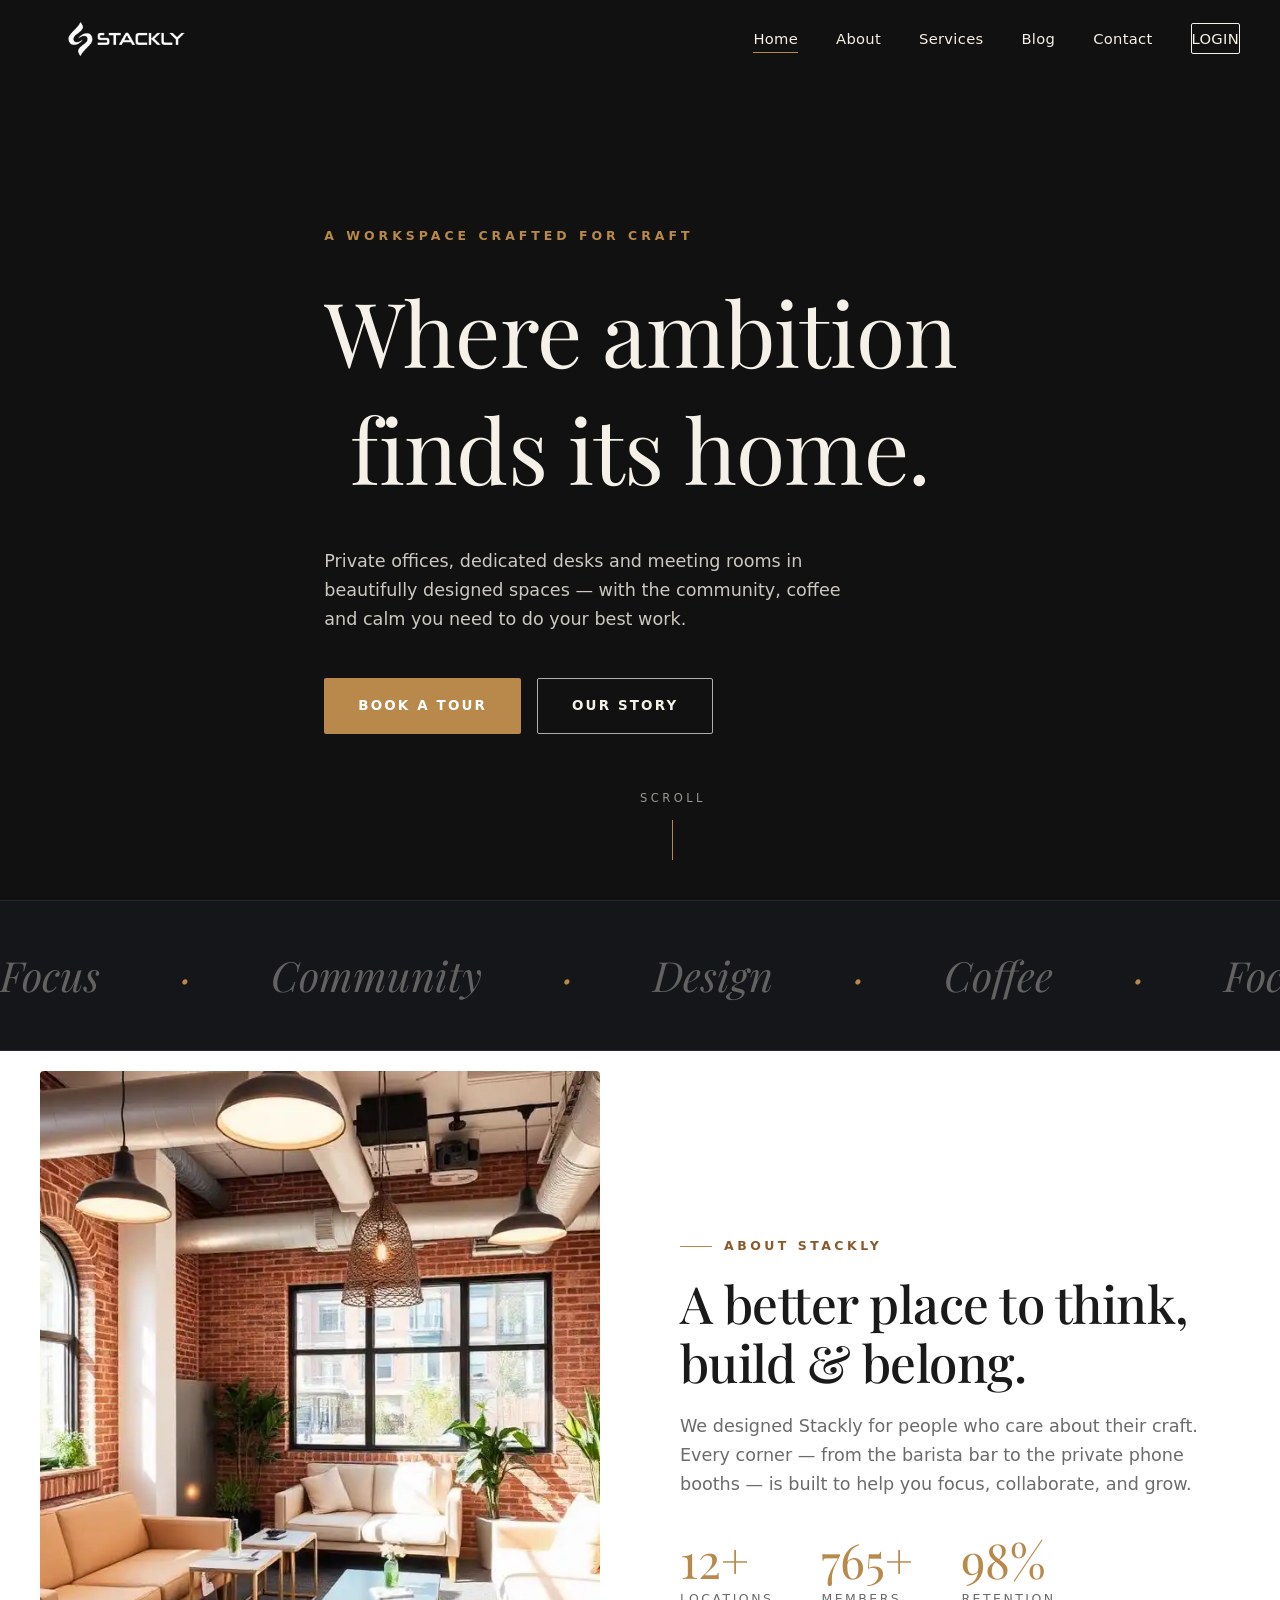
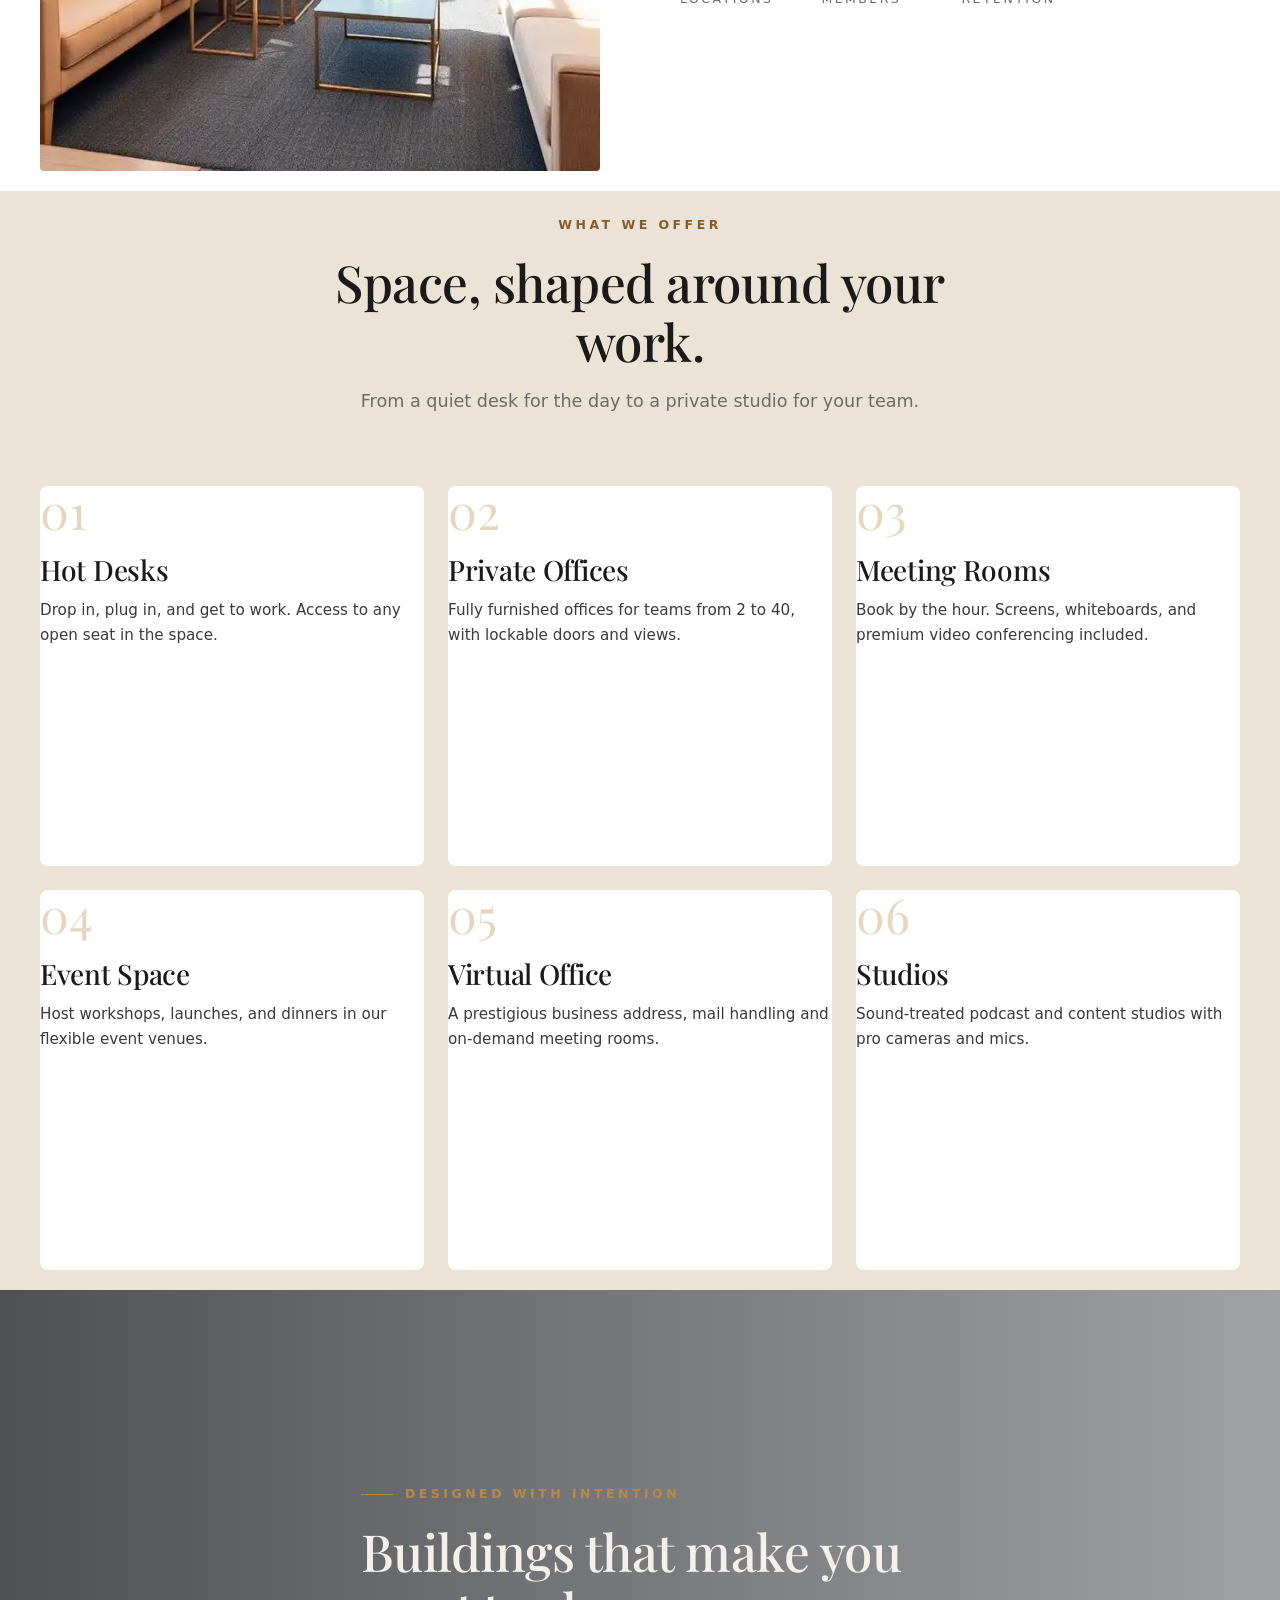
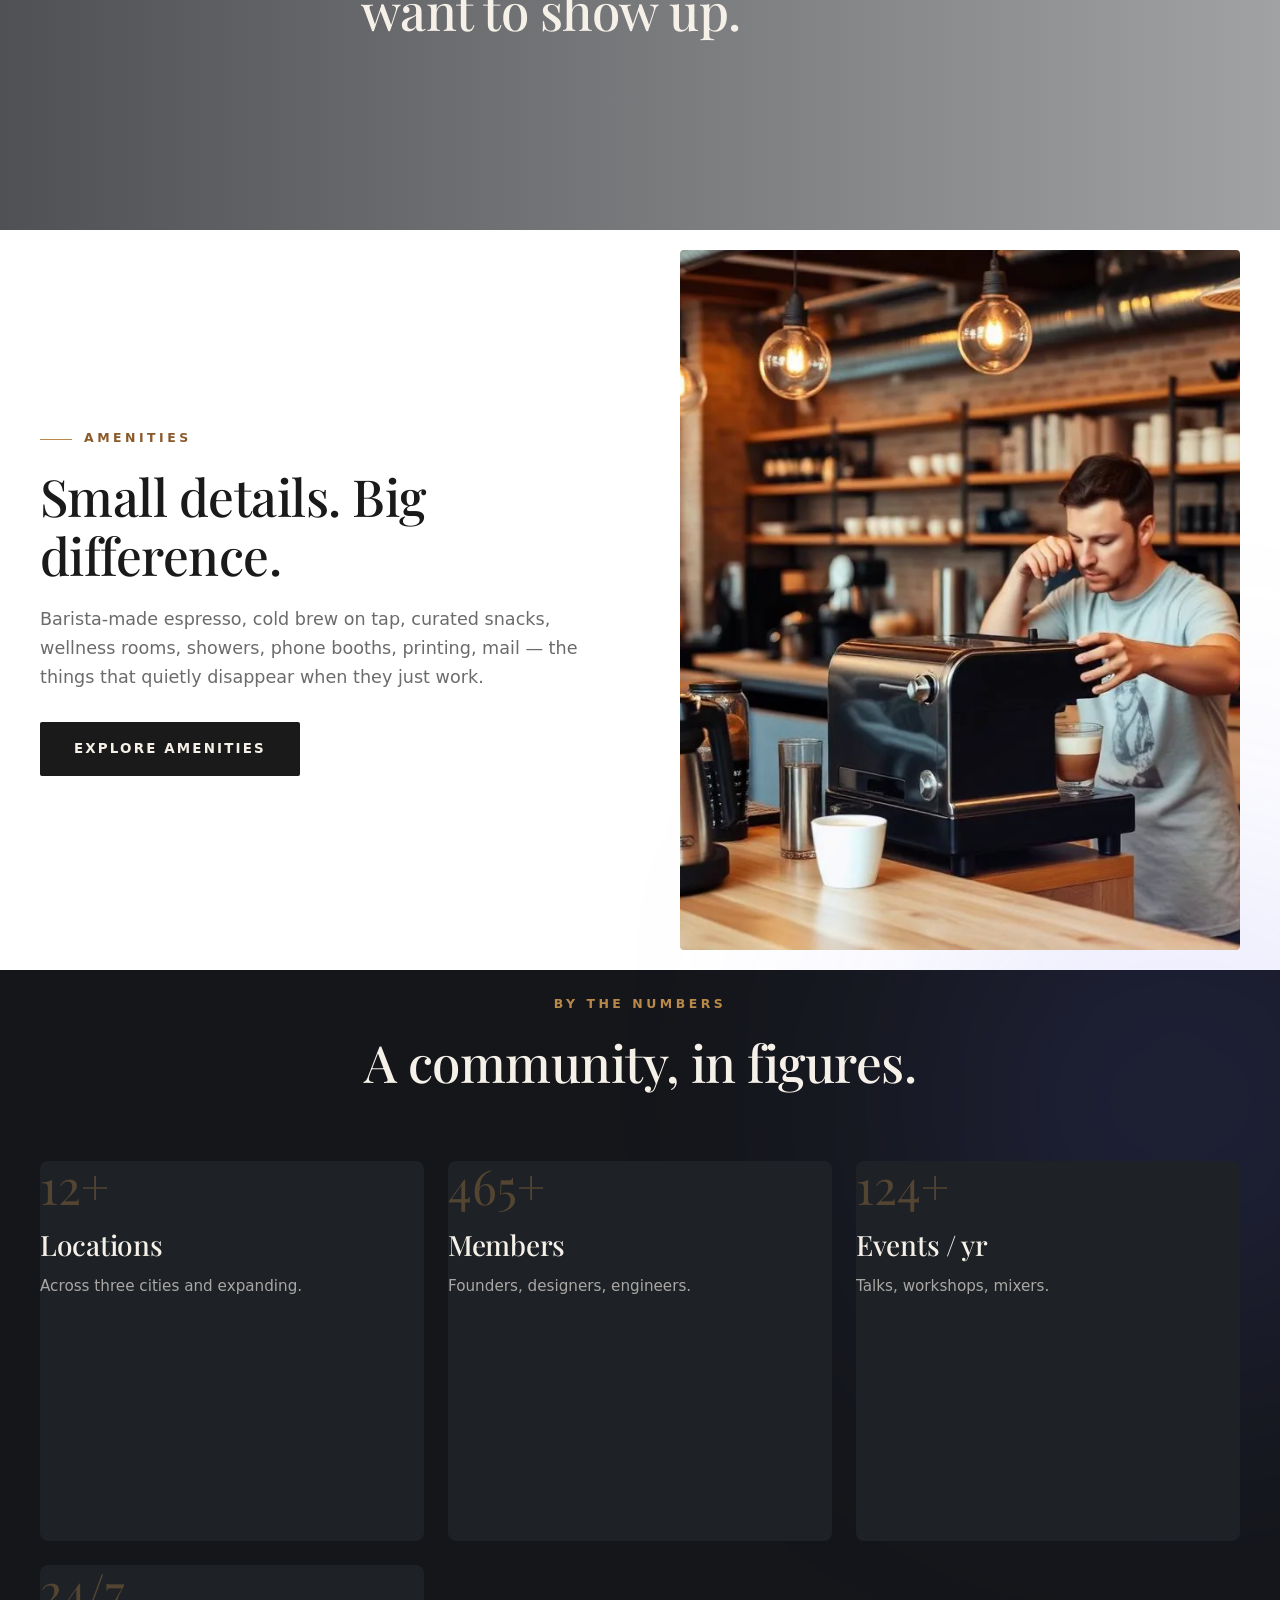
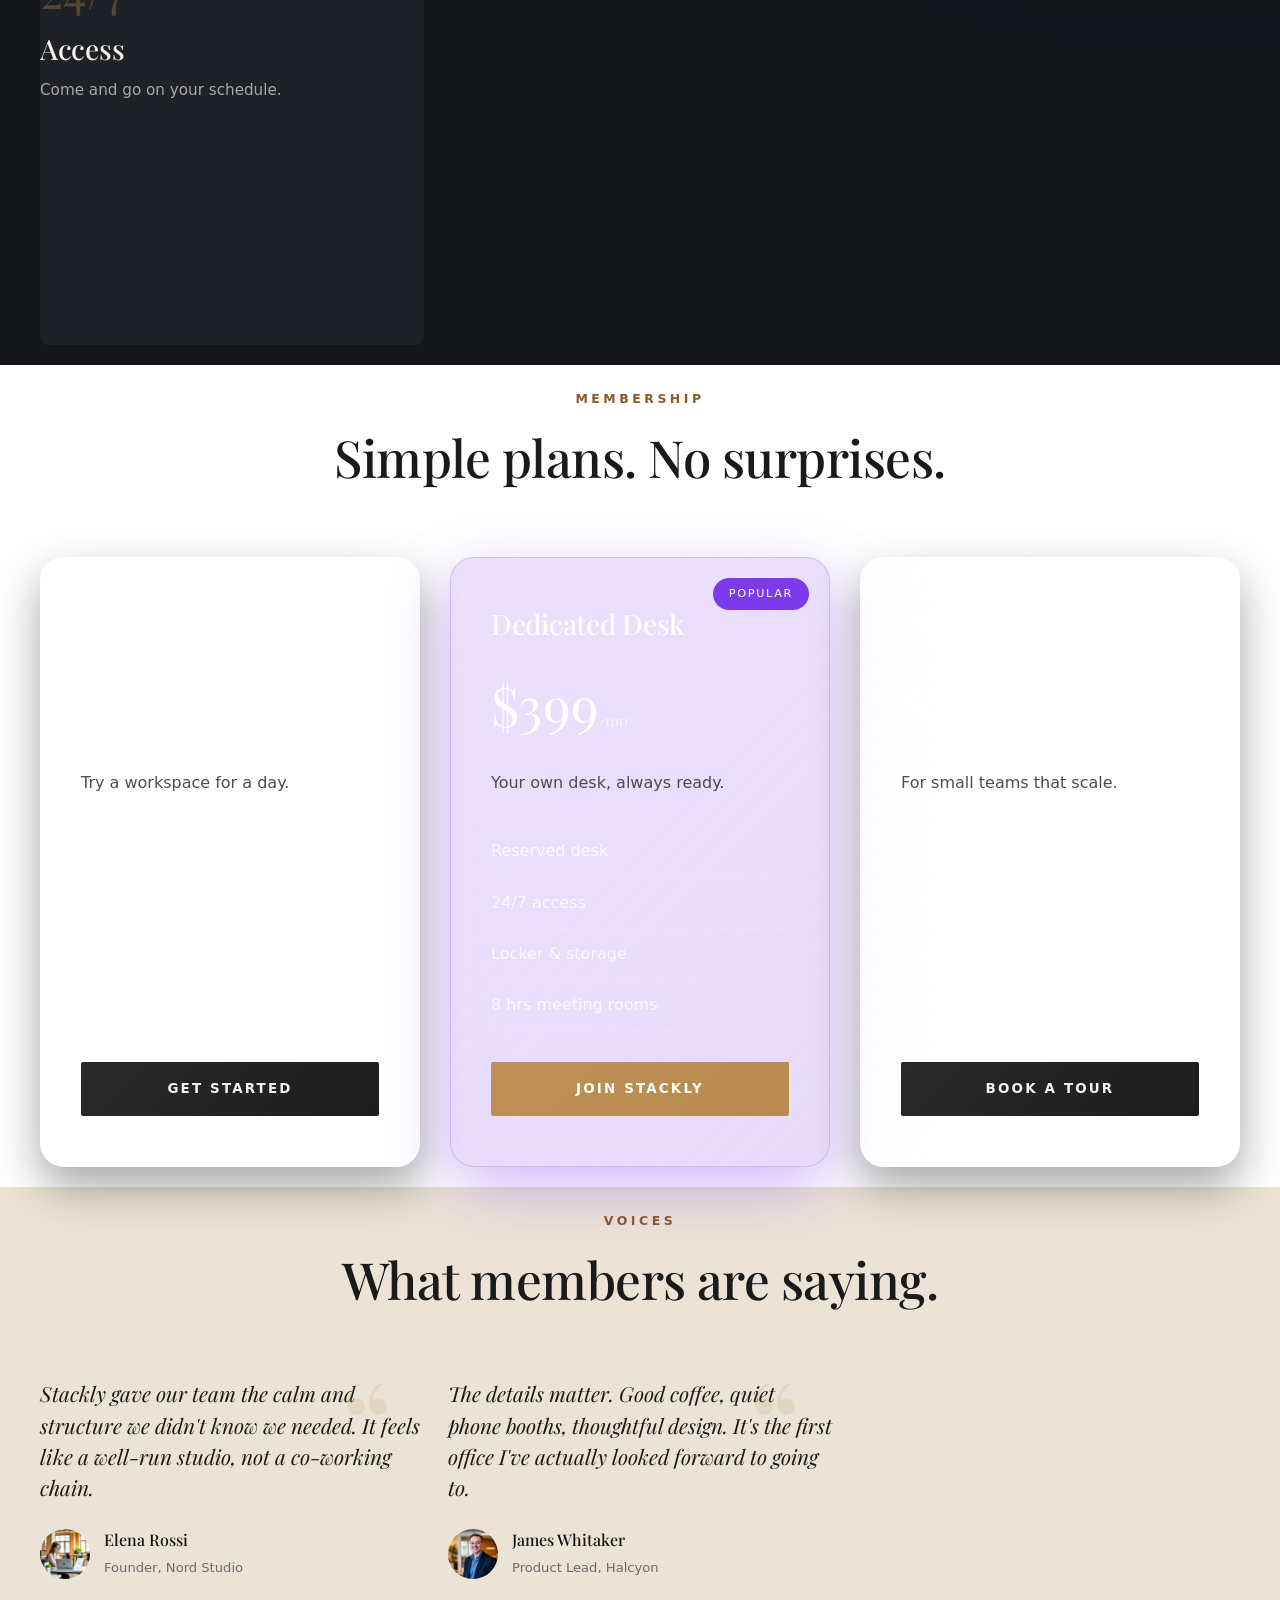
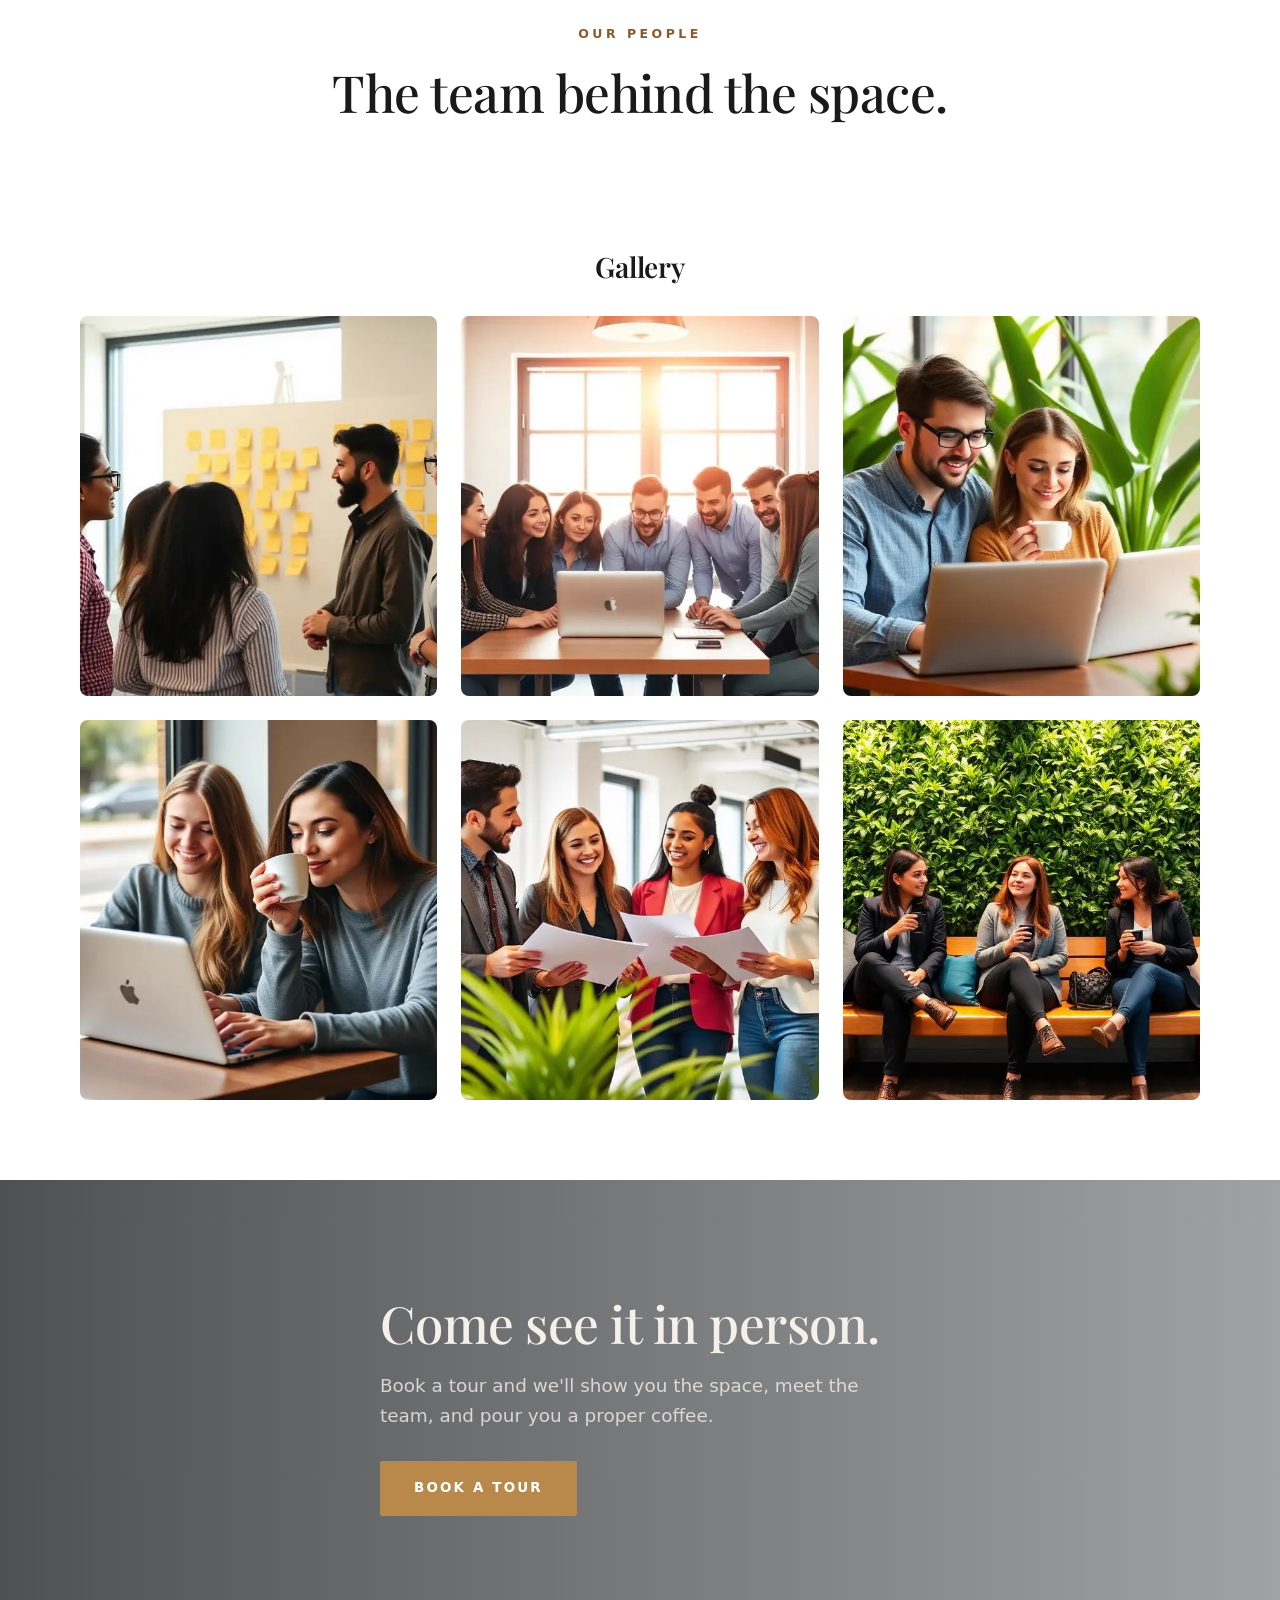
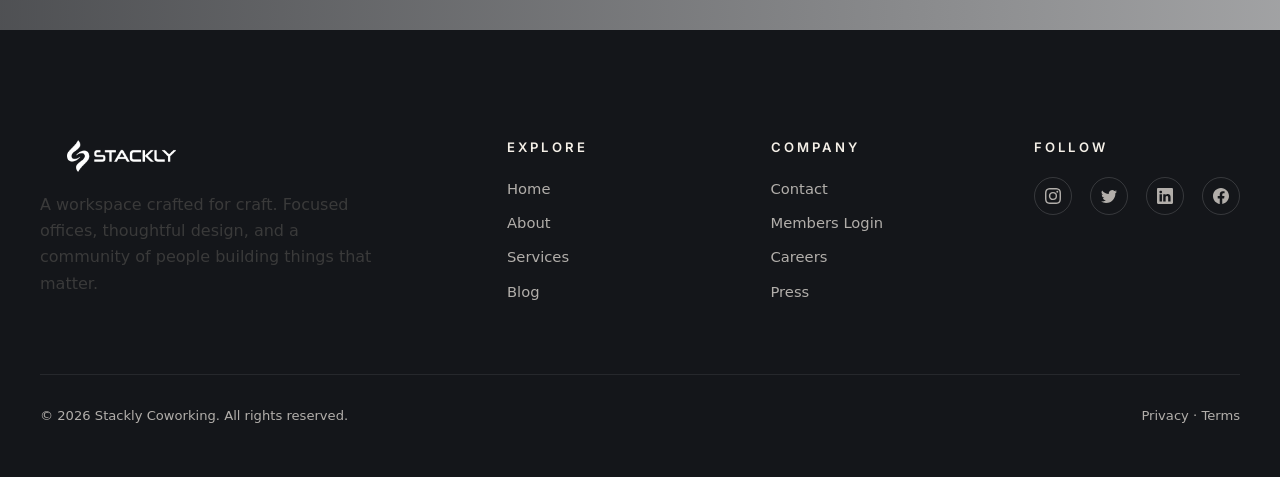
==== index.html @ 98362c23 "local" ====
<!DOCTYPE html>
<html lang="en">
<head>
<meta charset="UTF-8" />
<meta name="viewport" content="width=device-width, initial-scale=1.0" />
<title>STACKLY — Premium Coworking Space for Modern Professionals</title>
<meta name="description" content="STACKLY offers thoughtfully designed coworking spaces, private offices, meeting rooms and a community built for focused work." />
<link rel="icon" href="/favicon.ico" />
<link rel="preconnect" href="https://fonts.googleapis.com" />
<link rel="preconnect" href="https://fonts.gstatic.com" crossorigin />
<link href="https://fonts.googleapis.com/css2?family=Playfair+Display:wght@400;500;600&family=Inter:wght@300;400;500;600;700&display=swap" rel="stylesheet" />
<link rel="stylesheet" href="./css/style.css" />






<style>
  * { box-sizing: border-box; margin: 0; padding: 0; }
  body { font-family: system-ui, -apple-system, sans-serif; background: #fff; color: #111; }

  .wrap{
    width:100%;
    max-width:1600px;
    margin:auto;
    padding:60px 40px;
}




  h1 { text-align: center; font-size: 28px; font-weight: 600; margin-bottom: 32px; }

  .grid {
    display: grid;
    gap: 24px;
     grid-template-columns: repeat(auto-fit, minmax(380px, 1fr));
  }
  @media (min-width: 640px) { .grid { grid-template-columns: repeat(2, 1fr); } }
  @media (min-width: 1024px) { .grid { grid-template-columns: repeat(3, 1fr); } }

  .card{
    position:relative;
    width:100%;
    height:380px;
    overflow:hidden;
    border:none;
    cursor:pointer;
    padding:0;
    border-radius:8px;
}

.card img{
    width:100%;
    height:100%;
    object-fit:cover;
    object-position: center;
    transition: transform .5s ease;
}

 .card:hover img{
    transform:scale(1.08);
}   



@media (max-width: 768px) {
    .card {
        height: 300px;
        width: 250px;
    }
}

  .overlay {
    position: absolute;
    inset: 0;
    display: flex;
    flex-direction: column;
    align-items: center;
    justify-content: center;
    gap: 12px;
    background: rgba(72, 187, 156, 0.75);
    color: #fff;
    opacity: 0;
    visibility: hidden;
    transition: opacity .3s ease, visibility .3s ease;
}

.card:hover .overlay {
    opacity: 1;
    visibility: visible;
}
  .overlay .icon {
    width: 56px; height: 56px;
    border: 2px solid #fff;
    border-radius: 6px;
    display: grid; place-items: center;
  }
  .overlay .label { font-size: 22px; font-weight: 600; }

  /* Desktop: hide overlay, show on hover */
  @media (hover: hover) and (min-width: 640px) {
    .overlay { opacity: 0; }
    .card:hover .overlay { opacity: 1; }
  } 

  /* Lightbox */
  .lightbox {
    position: fixed; inset: 0;
    background: rgba(0,0,0,.9);
    display: none;
    align-items: center; justify-content: center;
    z-index: 50;
  }
  .lightbox.open { display: flex; }
  .lightbox img {
    width: 80%;
    max-width: 900px;
    height: auto;
    max-height: 80vh;
    object-fit: contain;
    border-radius: 8px;
}
  .lightbox button {
    position: absolute;
    background: rgba(255,255,255,.1);
    color: #fff; border: none; cursor: pointer;
    display: grid; place-items: center;
  }
  .lightbox .close{
    position:absolute;
    top:25px;
    right:30px;
    width:55px;
    height:55px;
    font-size:32px;
    color:#fff;
    background:transparent;
    border:none;
    cursor:pointer;
    z-index:9999;
}



  .lightbox .prev, .lightbox .next {
    top: 50%; transform: translateY(-50%);
    width: 48px; height: 48px; border-radius: 50%;
  }
  .lightbox .prev { left: 16px; }
  .lightbox .next { right: 16px; }
  .lightbox button:hover { background: rgba(255,255,255,.2); }
</style>







</head>
<body>

<nav class="nav dark">
  <a href="index.html" class="nav-logo"><img src="./images/logo-dark (1).webp" alt="STACKLY Logo" class="nav-logo-img" /></a>
  <ul class="nav-menu">
    <li><a href="index.html" class="active">Home</a></li>
    <li><a href="about.html">About</a></li>
    <li><a href="services.html">Services</a></li>
    <li><a href="blog.html">Blog</a></li>
    <li><a href="contact.html">Contact</a></li>
    <li><a href="login.html" class="nav-cta">Login</a></li>
  </ul>
  
  <button class="nav-toggle" aria-label="Menu"><span></span><span></span><span></span></button>
</nav>

<!-- 1. HERO -->
<!-- <section class="hero">
  <div class="hero-bg" style="background-image:url('./images/hero-home.webp');"></div>
  <div class="container hero-inner">
    <div class="hero-eyebrow">A workspace crafted for craft</div>
    <h1>
      <span class="word"><span>Where</span></span>
      <span class="word"><span>ambition</span></span><br />
      <span class="word"><span>finds</span></span>
      <span class="word"><span>its</span></span>
      <span class="word"><span>home.</span></span>
    </h1>
    <p class="hero-sub">Private offices, dedicated desks and meeting rooms in beautifully designed spaces — with the community, coffee and calm you need to do your best work.</p>
    <div class="hero-actions">
      <a href="services.html" class="btn btn-primary">Book a Tour</a>
      <a href="about.html" class="btn btn-outline">Our Story</a>
    </div>
  </div>
  <div class="hero-scroll">Scroll</div>
</section> -->

<section class="hero">
    <div class="hero-carousel">

        <div class="hero-slide active"
            style="background-image:url('./images/bg-img1.webp')"></div>

        <div class="hero-slide"
            style="background-image:url('./images/bg-img2.webp')"></div>

        <div class="hero-slide"
            style="background-image:url('./images/bg-img3.webp')"></div>

        <!-- <div class="hero-slide"
            style="background-image:url('./images/blog-4.webp')"></div> -->

        <div class="grid-overlay"></div>

    </div>

    <div class="container hero-inner">
        <div class="hero-eyebrow">A workspace crafted for craft</div>

        <h1>
            <span class="word"><span>Where</span></span>
            <span class="word"><span>ambition</span></span><br>
            <span class="word"><span>finds</span></span>
            <span class="word"><span>its</span></span>
            <span class="word"><span>home.</span></span>
        </h1>

        <p class="hero-sub">
            Private offices, dedicated desks and meeting rooms in beautifully
            designed spaces — with the community, coffee and calm you need to
            do your best work.
        </p>

        <div class="hero-actions">
            <a href="404.html" class="btn btn-primary">Book a Tour</a>
            <a href="404.html" class="btn btn-outline">Our Story</a>
        </div>
    </div>

    <div class="hero-scroll">Scroll</div>

</section>


<!-- 2. MARQUEE -->
<div class="marquee">
  <div class="marquee-track">
    <span>Focus</span><span class="gold">·</span><span>Community</span><span class="gold">·</span>
    <span>Design</span><span class="gold">·</span><span>Coffee</span><span class="gold">·</span>
    <span>Focus</span><span class="gold">·</span><span>Community</span><span class="gold">·</span>
    <span>Design</span><span class="gold">·</span><span>Coffee</span><span class="gold">·</span>
  </div>
</div>

<!-- 3. INTRO / ABOUT -->
<section class="section">
  <div class="container split">
    <div class="split-img reveal-left"><img src="./images/workspace-1.webp" alt="Lounge" loading="lazy" /></div>
    <div class="reveal">
      <div class="eyebrow">About Stackly</div>
      <h2>A better place to think, build & belong.</h2>
      <p class="lead" style="margin-top:20px;">We designed Stackly for people who care about their craft. Every corner — from the barista bar to the private phone booths — is built to help you focus, collaborate, and grow.</p>
      <div class="stats">
        <div><div class="stat-num"><span data-count="12" data-suffix="+">0</span></div><div class="stat-label">Locations</div></div>
        <div><div class="stat-num"><span data-count="850" data-suffix="+">0</span></div><div class="stat-label">Members</div></div>
        <div><div class="stat-num"><span data-count="98" data-suffix="%">0</span></div><div class="stat-label">Retention</div></div>
      </div>
    </div>
  </div>
</section>

<!-- 4. FEATURES -->
<section class="section" style="background:var(--bg-alt);">
  <div class="container">
    <div class="section-head center reveal">
      <div class="eyebrow">What we offer</div>
      <h2>Space, shaped around your work.</h2>
      <p class="lead" style="margin:16px auto 0;">From a quiet desk for the day to a private studio for your team.</p>
    </div>
    <div class="grid grid-3">
      <div class="card reveal delay-1"><div class="card-num">01</div><h3>Hot Desks</h3><p>Drop in, plug in, and get to work. Access to any open seat in the space.</p></div>
      <div class="card reveal delay-2"><div class="card-num">02</div><h3>Private Offices</h3><p>Fully furnished offices for teams from 2 to 40, with lockable doors and views.</p></div>
      <div class="card reveal delay-3"><div class="card-num">03</div><h3>Meeting Rooms</h3><p>Book by the hour. Screens, whiteboards, and premium video conferencing included.</p></div>
      <div class="card reveal delay-1"><div class="card-num">04</div><h3>Event Space</h3><p>Host workshops, launches, and dinners in our flexible event venues.</p></div>
      <div class="card reveal delay-2"><div class="card-num">05</div><h3>Virtual Office</h3><p>A prestigious business address, mail handling and on-demand meeting rooms.</p></div>
      <div class="card reveal delay-3"><div class="card-num">06</div><h3>Studios</h3><p>Sound-treated podcast and content studios with pro cameras and mics.</p></div>
    </div>
  </div>
</section>

<!-- 5. IMAGE BAND -->
<section class="band" style="background-image:url('./images/building.webp');">
  <div class="container reveal">
    <div class="eyebrow" style="color:var(--accent);">Designed with intention</div>
    <h2>Buildings that make you want to show up.</h2>
  </div>
</section>

<!-- 6. SPLIT REVERSE -->
<section class="section">
  <div class="container split reverse">
    <div class="split-img reveal-right"><img src="./images/amenity-cafe.webp" alt="In-house cafe" loading="lazy" /></div>
    <div class="reveal">
      <div class="eyebrow">Amenities</div>
      <h2>Small details. Big difference.</h2>
      <p class="lead" style="margin-top:20px;">Barista-made espresso, cold brew on tap, curated snacks, wellness rooms, showers, phone booths, printing, mail — the things that quietly disappear when they just work.</p>
      <a href="/services.html" class="btn btn-dark" style="margin-top:30px;">Explore Amenities</a>
    </div>
  </div>
</section>

<!-- 7. DARK STATS -->
<section class="section dark-sec">
  <div class="container">
    <div class="section-head center reveal">
      <div class="eyebrow">By the numbers</div>
      <h2>A community, in figures.</h2>
    </div>
    <div class="grid grid-4">
      <div class="card reveal delay-1"><div class="card-num"><span data-count="12" data-suffix="+">0</span></div><h3>Locations</h3><p>Across three cities and expanding.</p></div>
      <div class="card reveal delay-2"><div class="card-num"><span data-count="850" data-suffix="+">0</span></div><h3>Members</h3><p>Founders, designers, engineers.</p></div>
      <div class="card reveal delay-3"><div class="card-num"><span data-count="240" data-suffix="+">0</span></div><h3>Events / yr</h3><p>Talks, workshops, mixers.</p></div>
      <div class="card reveal delay-4"><div class="card-num"><span data-count="24" data-suffix="/7">0</span></div><h3>Access</h3><p>Come and go on your schedule.</p></div>
    </div>
  </div>
</section>

<!-- 8. PRICING -->
<section class="section">
  <div class="container">
    <div class="section-head center reveal">
      <div class="eyebrow">Membership</div>
      <h2>Simple plans. No surprises.</h2>
    </div>
    <div class="pricing-grid">
      <div class="price-card reveal delay-1">
        <h3>Day Pass</h3>
        <div class="price">$29<small>/day</small></div>
        <p>Try a workspace for a day.</p>
        <ul>
          <li>Any open desk</li><li>Wi-Fi, coffee, tea</li><li>Community events</li><li>9am – 6pm access</li>
        </ul>
        <a href="contact.html" class="btn btn-dark" style="width:100%; justify-content:center;">Get Started</a>
      </div>
      <div class="price-card featured reveal delay-2">
        <span class="badge">Popular</span>
        <h3>Dedicated Desk</h3>
        <div class="price">$399<small>/mo</small></div>
        <p>Your own desk, always ready.</p>
        <ul>
          <li>Reserved desk</li><li>24/7 access</li><li>Locker & storage</li><li>8 hrs meeting rooms</li>
        </ul>
        <a href="contact.html" class="btn btn-primary" style="width:100%; justify-content:center;">Join Stackly</a>
      </div>
      <div class="price-card reveal delay-3">
        <h3>Private Office</h3>
        <div class="price">$1,290<small>/mo</small></div>
        <p>For small teams that scale.</p>
        <ul>
          <li>Private, lockable office</li><li>Fully furnished</li><li>Custom branding</li><li>Unlimited guests</li>
        </ul>
        <a href="contact.html" class="btn btn-dark" style="width:100%; justify-content:center;">Book a Tour</a>
      </div>
    </div>
  </div>
</section>

<!-- 9. TESTIMONIALS -->
<section class="section" style="background:var(--bg-alt);">
  <div class="container">
    <div class="section-head center reveal">
      <div class="eyebrow">Voices</div>
      <h2>What members are saying.</h2>
    </div>
    <div class="grid grid-2">
      <div class="testimonial reveal delay-1">
        <p>Stackly gave our team the calm and structure we didn't know we needed. It feels like a well-run studio, not a co-working chain.</p>
        <div class="testimonial-author"><img src="./images/person-1.webp" alt="Elena" /><div><strong>Elena Rossi</strong><small>Founder, Nord Studio</small></div></div>
      </div>
      <div class="testimonial reveal delay-2">
        <p>The details matter. Good coffee, quiet phone booths, thoughtful design. It's the first office I've actually looked forward to going to.</p>
        <div class="testimonial-author"><img src="./images/person-2.webp" alt="James" /><div><strong>James Whitaker</strong><small>Product Lead, Halcyon</small></div></div>
      </div>
    </div>
  </div>
</section>

<!-- 10. TEAM PREVIEW -->
<section class="section">
  <div class="container">
    <div class="section-head center reveal">
      <div class="eyebrow">Our People</div>
      <h2>The team behind the space.</h2>
    </div>
    <!-- <div class="team-grid"> -->
      <!-- <div class="team-card reveal delay-1"><img src="./images/person-1.webp" alt="Elena" /><div class="team-info"><span>Founder</span><strong>Elena Rossi</strong></div></div>
      <div class="team-card reveal delay-2"><img src="./images/person-2.webp" alt="James" /><div class="team-info"><span>Community</span><strong>James Whitaker</strong></div></div>
      <div class="team-card reveal delay-3"><img src="./images/person-1.webp" alt="Aya" /><div class="team-info"><span>Operations</span><strong>Aya Nakamura</strong></div></div>
      <div class="team-card reveal delay-4"><img src="./images/person-2.webp" alt="Marcus" /><div class="team-info"><span>Hospitality</span><strong>Marcus Lee</strong></div></div> -->



      

      <main class="wrap">
    <h1>Gallery</h1>
    <div class="grid" id="grid"></div>
  </main>

  <div class="lightbox" id="lightbox" role="dialog" aria-modal="true">
    <button class="close" id="closeBtn" aria-label="Close">
      <svg width="32" height="32" viewBox="0 0 24 24" fill="none" stroke="currentColor" stroke-width="2" stroke-linecap="round" stroke-linejoin="round"><path d="M18 6 6 18M6 6l12 12"/></svg>
    </button>
    <button class="prev" id="prevBtn" aria-label="Previous">
      <svg width="28" height="28" viewBox="0 0 24 24" fill="none" stroke="currentColor" stroke-width="2" stroke-linecap="round" stroke-linejoin="round"><path d="m15 18-6-6 6-6"/></svg>
    </button>
    <img id="lightboxImg" alt="" />
    <button class="next" id="nextBtn" aria-label="Next">
      <svg width="28" height="28" viewBox="0 0 24 24" fill="none" stroke="currentColor" stroke-width="2" stroke-linecap="round" stroke-linejoin="round"><path d="m9 18 6-6-6-6"/></svg>
    </button>
  </div>
































    
  </div>
</section>

<!-- 11. CTA -->
<section class="band" style="background-image:url('./images/workspace-3.webp'); min-height:50vh;">
  <div class="container reveal">
    <h2>Come see it in person.</h2>
    <p style="color:rgba(245,240,232,.8); font-size:1.15rem; margin:18px 0 30px; max-width:520px;">Book a tour and we'll show you the space, meet the team, and pour you a proper coffee.</p>
    <a href="contact.html" class="btn btn-primary">Book a Tour</a>
  </div>
</section>

<!-- FOOTER -->
<footer class="footer">
  <div class="container">
    <div class="footer-grid">
      <div>
        <a href="index.html"><img src="./images/logo-dark (1).webp" alt="Stackly" class="footer-logo" /></a>
        <p style="max-width:340px;">A workspace crafted for craft. Focused offices, thoughtful design, and a community of people building things that matter.</p>
      </div>
      <div>
        <h4>Explore</h4>
        <ul>
          <li><a href="index.html">Home</a></li>
          <li><a href="about.html">About</a></li>
          <li><a href="services.html">Services</a></li>
          <li><a href="blog.html">Blog</a></li>
        </ul>
      </div>
      <div>
        <h4>Company</h4>
        <ul>
          <li><a href="contact.html">Contact</a></li>
          <li><a href="login.html">Members Login</a></li>
          <li><a href="404.html">Careers</a></li>
          <li><a href="404.html">Press</a></li>
        </ul>
      </div>
      <div>
        <h4>Follow</h4>
        <div class="socials">
          <a href="404.html" aria-label="Instagram"><svg xmlns="http://www.w3.org/2000/svg" width="16" height="16" fill="currentColor" class="bi bi-instagram" viewBox="0 0 16 16">
  <path d="M8 0C5.829 0 5.556.01 4.703.048 3.85.088 3.269.222 2.76.42a3.9 3.9 0 0 0-1.417.923A3.9 3.9 0 0 0 .42 2.76C.222 3.268.087 3.85.048 4.7.01 5.555 0 5.827 0 8.001c0 2.172.01 2.444.048 3.297.04.852.174 1.433.372 1.942.205.526.478.972.923 1.417.444.445.89.719 1.416.923.51.198 1.09.333 1.942.372C5.555 15.99 5.827 16 8 16s2.444-.01 3.298-.048c.851-.04 1.434-.174 1.943-.372a3.9 3.9 0 0 0 1.416-.923c.445-.445.718-.891.923-1.417.197-.509.332-1.09.372-1.942C15.99 10.445 16 10.173 16 8s-.01-2.445-.048-3.299c-.04-.851-.175-1.433-.372-1.941a3.9 3.9 0 0 0-.923-1.417A3.9 3.9 0 0 0 13.24.42c-.51-.198-1.092-.333-1.943-.372C10.443.01 10.172 0 7.998 0zm-.717 1.442h.718c2.136 0 2.389.007 3.232.046.78.035 1.204.166 1.486.275.373.145.64.319.92.599s.453.546.598.92c.11.281.24.705.275 1.485.039.843.047 1.096.047 3.231s-.008 2.389-.047 3.232c-.035.78-.166 1.203-.275 1.485a2.5 2.5 0 0 1-.599.919c-.28.28-.546.453-.92.598-.28.11-.704.24-1.485.276-.843.038-1.096.047-3.232.047s-2.39-.009-3.233-.047c-.78-.036-1.203-.166-1.485-.276a2.5 2.5 0 0 1-.92-.598 2.5 2.5 0 0 1-.6-.92c-.109-.281-.24-.705-.275-1.485-.038-.843-.046-1.096-.046-3.233s.008-2.388.046-3.231c.036-.78.166-1.204.276-1.486.145-.373.319-.64.599-.92s.546-.453.92-.598c.282-.11.705-.24 1.485-.276.738-.034 1.024-.044 2.515-.045zm4.988 1.328a.96.96 0 1 0 0 1.92.96.96 0 0 0 0-1.92m-4.27 1.122a4.109 4.109 0 1 0 0 8.217 4.109 4.109 0 0 0 0-8.217m0 1.441a2.667 2.667 0 1 1 0 5.334 2.667 2.667 0 0 1 0-5.334"/>
</svg></a>
          <a href="404.html" aria-label="Twitter"><svg xmlns="http://www.w3.org/2000/svg" width="16" height="16" fill="currentColor" class="bi bi-twitter" viewBox="0 0 16 16">
  <path d="M5.026 15c6.038 0 9.341-5.003 9.341-9.334q.002-.211-.006-.422A6.7 6.7 0 0 0 16 3.542a6.7 6.7 0 0 1-1.889.518 3.3 3.3 0 0 0 1.447-1.817 6.5 6.5 0 0 1-2.087.793A3.286 3.286 0 0 0 7.875 6.03a9.32 9.32 0 0 1-6.767-3.429 3.29 3.29 0 0 0 1.018 4.382A3.3 3.3 0 0 1 .64 6.575v.045a3.29 3.29 0 0 0 2.632 3.218 3.2 3.2 0 0 1-.865.115 3 3 0 0 1-.614-.057 3.28 3.28 0 0 0 3.067 2.277A6.6 6.6 0 0 1 .78 13.58a6 6 0 0 1-.78-.045A9.34 9.34 0 0 0 5.026 15"/>
</svg></a>
          <a href="404.html" aria-label="LinkedIn"><svg xmlns="http://www.w3.org/2000/svg" width="16" height="16" fill="currentColor" class="bi bi-linkedin" viewBox="0 0 16 16">
  <path d="M0 1.146C0 .513.526 0 1.175 0h13.65C15.474 0 16 .513 16 1.146v13.708c0 .633-.526 1.146-1.175 1.146H1.175C.526 16 0 15.487 0 14.854zm4.943 12.248V6.169H2.542v7.225zm-1.2-8.212c.837 0 1.358-.554 1.358-1.248-.015-.709-.52-1.248-1.342-1.248S2.4 3.226 2.4 3.934c0 .694.521 1.248 1.327 1.248zm4.908 8.212V9.359c0-.216.016-.432.08-.586.173-.431.568-.878 1.232-.878.869 0 1.216.662 1.216 1.634v3.865h2.401V9.25c0-2.22-1.184-3.252-2.764-3.252-1.274 0-1.845.7-2.165 1.193v.025h-.016l.016-.025V6.169h-2.4c.03.678 0 7.225 0 7.225z"/>
</svg></a>
          <a href="404.html" aria-label="Facebook"><svg xmlns="http://www.w3.org/2000/svg" width="16" height="16" fill="currentColor" class="bi bi-facebook" viewBox="0 0 16 16">
  <path d="M16 8.049c0-4.446-3.582-8.05-8-8.05C3.58 0-.002 3.603-.002 8.05c0 4.017 2.926 7.347 6.75 7.951v-5.625h-2.03V8.05H6.75V6.275c0-2.017 1.195-3.131 3.022-3.131.876 0 1.791.157 1.791.157v1.98h-1.009c-.993 0-1.303.621-1.303 1.258v1.51h2.218l-.354 2.326H9.25V16c3.824-.604 6.75-3.934 6.75-7.951"/>
</svg></a>
        </div>
      </div>
    </div>
    <div class="footer-bottom">
      <span>© 2026 Stackly Coworking. All rights reserved.</span>
      <span><a href="404.html">Privacy</a> · <a href="404.html">Terms</a></span>
    </div>
  </div>
</footer>


<script src="./js/main.js"></script>


<script>

  const IMAGES = [
    
 
  "images/g1.webp",
  "images/g2.webp",
  "images/g3.webp",
  "images/g4.webp",
  "images/g5.webp",
  "images/g6.webp"
];

  

  const grid = document.getElementById('grid');
  IMAGES.forEach((src, i) => {
    const btn = document.createElement('button');
    btn.className = 'card';
    btn.setAttribute('aria-label', `Open image ${i+1}`);
    btn.innerHTML = `
      <img src="${src}" alt="Gallery image ${i+1}" loading="lazy" />
      <span class="overlay">
        <span class="icon">
          <svg width="28" height="28" viewBox="0 0 24 24" fill="none" stroke="white" stroke-width="2" stroke-linecap="round" stroke-linejoin="round">
            <rect x="3" y="3" width="18" height="18" rx="2"/>
            <circle cx="9" cy="9" r="2"/>
            <path d="m21 15-3.086-3.086a2 2 0 0 0-2.828 0L6 21"/>
          </svg>
        </span>
        <span class="label">View Gallery</span>
      </span>`;
    btn.addEventListener('click', () => open(i));
    grid.appendChild(btn);
  });

  const lightbox = document.getElementById('lightbox');
  const lbImg = document.getElementById('lightboxImg');
  let idx = 0;

  function open(i)  { idx = i; lbImg.src = IMAGES[i]; lightbox.classList.add('open'); document.body.style.overflow = 'hidden'; }
  function close()  { lightbox.classList.remove('open'); document.body.style.overflow = ''; }
  function prev()   { idx = (idx - 1 + IMAGES.length) % IMAGES.length; lbImg.src = IMAGES[idx]; }
  function next()   { idx = (idx + 1) % IMAGES.length; lbImg.src = IMAGES[idx]; }

  document.getElementById('closeBtn').onclick = close;
  document.getElementById('prevBtn').onclick  = (e) => { e.stopPropagation(); prev(); };
  document.getElementById('nextBtn').onclick  = (e) => { e.stopPropagation(); next(); };
  lightbox.addEventListener('click', (e) => { if (e.target === lightbox) close(); });
  document.addEventListener('keydown', (e) => {
    if (!lightbox.classList.contains('open')) return;
    if (e.key === 'Escape') close();
    else if (e.key === 'ArrowLeft') prev();
    else if (e.key === 'ArrowRight') next();
  });
</script>











<script src="./js/main.js">

  
</script>
</body>
</html>
---- css/style.css ----
/* ============================================================
   STACKLY — Coworking Space Static Site
   Professional palette: charcoal, cream, warm gold accent
   ============================================================ */

:root {
  --bg: #f5f0e8;
  --bg-alt: #ebe4d6;
  --surface: #ffffff;
  --ink: #1a1a1a;
  --ink-2: #3a3a3a;
  --muted: #6b6b6b;
  --line: #e2dbcc;
  --accent: #b8894a;
  --accent-2: #8a5a2b;
  --dark: #14161a;
  --dark-2: #1e2126;
  --serif: "Playfair Display", "Cormorant Garamond", Georgia, serif;
  --sans: "Inter", -apple-system, BlinkMacSystemFont, "Segoe UI", sans-serif;
  --easing: cubic-bezier(0.22, 1, 0.36, 1);
}

* { box-sizing: border-box; margin: 0; padding: 0; }
html { scroll-behavior: smooth; -webkit-font-smoothing: antialiased; }
body {
  font-family: var(--sans);
  color: var(--ink);
  background: var(--bg);
  line-height: 1.65;
  overflow-x: hidden; 
}
img { max-width: 100%; display: block; }
a { color: inherit; text-decoration: none; transition: color .3s var(--easing); }
button { font-family: inherit; cursor: pointer; border: none; background: none; }

h1, h2, h3, h4 { font-family: var(--serif); font-weight: 500; line-height: 1.15; color: var(--ink); letter-spacing: -0.01em; }
h1 { font-size: clamp(2.4rem, 6vw, 5rem); }
h2 { font-size: clamp(1.8rem, 4vw, 3.2rem); }
h3 { font-size: clamp(1.3rem, 2.2vw, 1.75rem); }
p { color: var(--ink-2); }

.container { max-width: 1240px; margin: 0 auto; padding: 20px; }
.section { padding: 0px; position: relative; }
.section.tight { padding: 70px 0; }
.eyebrow {
  display: inline-block; font-size: .78rem; letter-spacing: .28em;
  text-transform: uppercase; color: var(--accent-2); font-weight: 600;
  margin-bottom: 18px; position: relative; padding-left: 44px;
}
.eyebrow::before {
  content: ""; position: absolute; left: 0; top: 50%; width: 32px; height: 1px;
  background: var(--accent);
}
.lead { font-size: 1.1rem; color: var(--muted); max-width: 620px; }

/* ---------- Navbar ---------- */
.nav {
  position: fixed; top: 0; left: 0; right: 0; z-index: 100;
  padding: 22px 40px; display: flex; align-items: center; justify-content: space-between;
  transition: all .4s var(--easing);
  background: transparent;
}
.nav.scrolled {
  background: rgba(245, 240, 232, 0.96);
  backdrop-filter: blur(12px);
  padding: 14px 40px;
  box-shadow: 0 1px 0 var(--line);
}
.nav-logo-img { height: 34px; width: auto; filter: brightness(0); }
.nav.dark .nav-logo-img { filter: brightness(0) invert(1); }
.nav.scrolled .nav-logo-img { filter: brightness(0); }
.nav-menu { display: flex; gap: 38px; list-style: none; }
.nav-menu a {
  font-size: .92rem; font-weight: 500; letter-spacing: .02em;
  position: relative; padding: 6px 0;
}
.nav-menu a::after {
  content: ""; position: absolute; bottom: 0; left: 0; height: 1px; width: 0;
  background: var(--accent); transition: width .35s var(--easing);
}
.nav-menu a:hover::after, .nav-menu a.active::after { width: 100%; }
.nav-menu a.active { color: var(--accent-2); }
.nav.dark .nav-menu a { color: #f5f0e8; }
.nav.scrolled .nav-menu a { color: var(--ink); }
.nav-cta {
  padding: 11px 26px; border: 1px solid var(--ink);
  color: var(--ink); font-size: .85rem; letter-spacing: .12em;
  text-transform: uppercase; font-weight: 600;
  transition: all .35s var(--easing); border-radius: 2px;
}
.nav-cta:hover { background: var(--ink); color: var(--bg); }
.nav.dark .nav-cta { border-color: #f5f0e8; color: #f5f0e8 !important; }
.nav.dark .nav-cta:hover { background: #f5f0e8; color: var(--ink); }
.nav.scrolled .nav-cta { border-color: var(--ink); color: var(--ink); }
.nav-toggle { display: none; width: 32px; height: 22px; position: relative; }
.nav-toggle span {
  position: absolute; left: 0; width: 100%; height: 2px; background: var(--ink);
  transition: all .3s var(--easing);
}
.nav-toggle span:nth-child(1) { top: 0; }
.nav-toggle span:nth-child(2) { top: 10px; }
.nav-toggle span:nth-child(3) { top: 20px; }
.nav.dark .nav-toggle span { background: #f5f0e8; }
.nav.scrolled .nav-toggle span { background: var(--ink); }
.nav-toggle.open span:nth-child(1) { top: 10px; transform: rotate(45deg); }
.nav-toggle.open span:nth-child(2) { opacity: 0; }
.nav-toggle.open span:nth-child(3) { top: 10px; transform: rotate(-45deg); }

@media (max-width: 900px) {
  .nav { padding: 16px 20px; }
  .nav-menu {
    position: fixed; top: 0; right: -100%; height: 100vh; width: min(320px, 82vw);
    background: var(--dark); flex-direction: column; padding: 100px 40px; gap: 24px;
    transition: right .45s var(--easing); box-shadow: -20px 0 60px rgba(0,0,0,.2);
  }
  .nav-menu.open { right: 0; }
  .nav-menu a { color: #f5f0e8 !important; font-size: 1.2rem; font-family: var(--serif); }
  /* .nav-cta { display: none; } */
  .nav-toggle { display: block; z-index: 200; }
}

/* ---------- Hero ---------- */
.hero {
  min-height: 100vh; display: flex; align-items: center; position: relative;
  color: #f5f0e8; overflow: hidden;
}


.hero-bg {
  position: absolute; inset: 0; z-index: 0;
  background-size: cover; background-position: center;
  transform: scale(1.08);
  animation: heroZoom 12s var(--easing) forwards;
}
.hero-bg::after {
  content: ""; position: absolute; inset: 0;
  background: linear-gradient(180deg, rgba(20,22,26,.55) 0%, rgba(20,22,26,.75) 100%);
}
@keyframes heroZoom { to { transform: scale(1); } }
.hero-inner { position: relative; z-index: 2; padding-top: 80px; }
.hero h1 {
  color: #f5f0e8; font-size: clamp(2.6rem, 7vw, 6.2rem); font-weight: 400;
  max-width: 12ch;
}
.hero h1 .word { display: inline-block; overflow: hidden; }
.hero h1 .word > span {
  display: inline-block; transform: translateY(105%);
  animation: wordUp 1s var(--easing) forwards;
}
.hero h1 .word:nth-child(1) > span { animation-delay: .2s; }
.hero h1 .word:nth-child(2) > span { animation-delay: .35s; }
.hero h1 .word:nth-child(3) > span { animation-delay: .5s; }
.hero h1 .word:nth-child(4) > span { animation-delay: .65s; }
.hero h1 .word:nth-child(5) > span { animation-delay: .8s; }
@keyframes wordUp { to { transform: translateY(0); } }
.hero-eyebrow {
  color: var(--accent); letter-spacing: .32em; text-transform: uppercase;
  font-size: .78rem; font-weight: 600; margin-bottom: 32px;
  opacity: 0; animation: fadeUp .8s var(--easing) .1s forwards;
}
.hero-sub {
  max-width: 540px; color: rgba(245,240,232,.82); font-size: 1.1rem;
  margin: 34px 0 44px; opacity: 0; animation: fadeUp .8s var(--easing) 1s forwards;
}
.hero-actions {
  display: flex; gap: 16px; flex-wrap: wrap;
  opacity: 0; animation: fadeUp .8s var(--easing) 1.2s forwards;
}
@keyframes fadeUp { from { opacity: 0; transform: translateY(24px); } to { opacity: 1; transform: translateY(0); } }

.btn {
  display: inline-flex; align-items: center; gap: 10px;
  padding: 16px 34px; font-size: .84rem; font-weight: 600;
  letter-spacing: .16em; text-transform: uppercase;
  transition: all .4s var(--easing); border-radius: 2px;
  cursor: pointer;
}
.btn-primary { background: var(--accent); color: #fff; }
.btn-primary:hover { background: var(--accent-2); transform: translateY(-2px); box-shadow: 0 12px 30px rgba(184,137,74,.35); }
.btn-outline { border: 1px solid rgba(245,240,232,.7); color: #f5f0e8; }
.btn-outline:hover { background: #f5f0e8; color: var(--ink); }
.btn-dark { background: var(--ink); color: #f5f0e8; }
.btn-dark:hover { background: var(--accent-2); }

.hero-scroll {
  position: absolute; bottom: 40px; left: 50%; transform: translateX(-50%);
  color: rgba(245,240,232,.6); font-size: .72rem; letter-spacing: .3em;
  text-transform: uppercase; z-index: 2;
  opacity: 0; animation: fadeUp .8s var(--easing) 1.6s forwards;
}
.hero-scroll::after {
  content: ""; display: block; width: 1px; height: 40px; background: var(--accent);
  margin: 12px auto 0; animation: scrollLine 2s var(--easing) infinite;
  transform-origin: top;
}
@keyframes scrollLine {
  0%,100% { transform: scaleY(0); opacity: 0; }
  50% { transform: scaleY(1); opacity: 1; }
}

/* ---------- Reveal on scroll ---------- */
.reveal { opacity: 0; transform: translateY(40px); transition: all 1s var(--easing); }
.reveal.in { opacity: 1; transform: translateY(0); }
.reveal.delay-1 { transition-delay: .1s; }
.reveal.delay-2 { transition-delay: .2s; }
.reveal.delay-3 { transition-delay: .3s; }
.reveal.delay-4 { transition-delay: .4s; }
.reveal-left { opacity: 0; transform: translateX(-60px); transition: all 1s var(--easing); }
.reveal-left.in { opacity: 1; transform: translateX(0); }
.reveal-right { opacity: 0; transform: translateX(60px); transition: all 1s var(--easing); }
.reveal-right.in { opacity: 1; transform: translateX(0); }

/* ---------- Section Head ---------- */
.section-head { max-width: 720px; margin-bottom: 70px; }
.section-head.center { margin: 0 auto 70px; text-align: center; }
.section-head.center .eyebrow { padding-left: 0; }
.section-head.center .eyebrow::before { display: none; }

/* ---------- Feature Grid ---------- */
.grid { display: grid; gap: 30px; }
.grid-3 { grid-template-columns: repeat(3, 1fr); }
.grid-2 { grid-template-columns: repeat(2, 1fr); }
.grid-4 { grid-template-columns: repeat(4, 1fr); }
@media (max-width: 900px) {
  .grid-3, .grid-4 { grid-template-columns: 1fr; }
  .grid-2 { grid-template-columns: 1fr; }
}

.card {
  background: var(--surface); padding: 44px 36px; border-radius: 4px;
  transition: all .5s var(--easing); border: 1px solid transparent;
  position: relative; overflow: hidden;
}
.card::before {
  content: ""; position: absolute; top: 0; left: 0; width: 0; height: 3px;
  background: var(--accent); transition: width .5s var(--easing);
}
.card:hover { transform: translateY(-8px); box-shadow: 0 30px 60px -20px rgba(20,22,26,.15); border-color: var(--line); }
.card:hover::before { width: 100%; }
.card-num {
  font-family: var(--serif); font-size: 3rem; color: var(--accent);
  opacity: .35; line-height: 1; margin-bottom: 20px;
}
.card-icon {
  width: 60px; height: 60px;  background: var(--bg-alt);
  display: grid; place-items: center; margin-bottom: 24px;
  font-size: 1.6rem; color: var(--accent-2);
  transition: all .5s var(--easing);
}
.card:hover .card-icon { background: var(--accent); color: #fff; transform: rotate(-8deg); }
.card h3 { margin-bottom: 12px; }
.card p { font-size: .95rem; }

/* ---------- Split (image + text) ---------- */
.split { display: grid; grid-template-columns: 1fr 1fr; gap: 80px; align-items: center; }
.split.reverse { direction: rtl; }
.split.reverse > * { direction: ltr; }
.split-img { position: relative; overflow: hidden; border-radius: 4px; aspect-ratio: 4/5; }
.split-img img { width: 100%; height: 100%; object-fit: cover; transition: transform 1.4s var(--easing); }
.split-img:hover img { transform: scale(1.06); }
.split-img::after {
  content: ""; position: absolute; inset: 0; background: var(--accent);
  transform: scaleX(1); transform-origin: right;
  transition: transform 1.2s var(--easing);
}
.split-img.in::after { transform: scaleX(0); }
@media (max-width: 900px) {
  .split { grid-template-columns: 1fr; gap: 40px; }
}
.stats { display: flex; gap: 48px; margin-top: 36px; flex-wrap: wrap; }
.stat-num { font-family: var(--serif); font-size: 3rem; color: var(--accent); line-height: 1; }
.stat-label { font-size: .78rem; letter-spacing: .2em; text-transform: uppercase; color: var(--muted); margin-top: 6px; }


.hero{
    position:relative;
    min-height:100vh;
    overflow:hidden;
    display:flex;
    align-items:center;
    color:#fff;
}

.hero-carousel{
    position:absolute;
    inset:0;
    overflow:hidden;
    z-index:0;
}

.hero-slide{
    position:absolute;
    inset:0;
    background-size:cover;
    background-position:center;
    opacity:0;
    transform:scale(1.08);
    transition:opacity 1.5s ease, transform 8s ease;
}

.hero-slide.active{
    opacity:1;
    transform:scale(1);
}

.hero-slide::after{
    content:"";
    position:absolute;
    inset:0;
    background:linear-gradient(
        rgba(0,0,0,.45),
        rgba(0,0,0,.65)
    );
}

/* GRID */

.grid-overlay{
    position:absolute;
    inset:0;
    display:grid;
    grid-template-columns:repeat(16,1fr);
    grid-template-rows:repeat(9,1fr);
    pointer-events:none;
    z-index:5;
}

.grid-box{
    background:#111;
    opacity:1;
    transform:scale(1);
    transition:
        opacity .7s ease,
        transform .7s ease;
}

.grid-box.hide{
    opacity:0;
    transform:scale(.2);
}

.hero-inner{
    position:relative;
    z-index:10;
}

@media(max-width:992px){

.grid-overlay{
    grid-template-columns:repeat(12,1fr);
    grid-template-rows:repeat(7,1fr);
}

}

@media(max-width:768px){

.grid-overlay{
    grid-template-columns:repeat(8,1fr);
    grid-template-rows:repeat(6,1fr);
}

}


/* ---------- Marquee ---------- */
.marquee {
  padding: 40px 0; background: var(--dark); color: #f5f0e8; overflow: hidden;
  border-top: 1px solid rgba(255,255,255,.08); border-bottom: 1px solid rgba(255,255,255,.08);
}
.marquee-track {
  display: flex; gap: 80px; animation: marquee 30s linear infinite;
  white-space: nowrap;
}
.marquee-track span {
  font-family: var(--serif); font-size: 2.6rem; font-style: italic;
  color: rgba(245,240,232,.35);
}
.marquee-track span.gold { color: var(--accent); }
@keyframes marquee { to { transform: translateX(-50%); } }

/* ---------- Big image band ---------- */
.band {
  min-height: 60vh; background-size: cover; background-position: center;
  background-attachment: fixed; position: relative;
  display: flex; align-items: center; color: #f5f0e8;
}
.band::after {
  content: ""; position: absolute; inset: 0;
  background: linear-gradient(90deg, rgba(20,22,26,.75), rgba(20,22,26,.4));
}
.band .container { position: relative; z-index: 2; }
.band h2 { color: #f5f0e8; max-width: 18ch; }

/* ---------- Dark section ---------- */
.dark-sec { background: var(--dark); color: #f5f0e8; }
.dark-sec h2, .dark-sec h3 { color: #f5f0e8; }
.dark-sec p { color: rgba(245,240,232,.7); }
.dark-sec .card { background: var(--dark-2); }
.dark-sec .card h3 { color: #f5f0e8; }
.dark-sec .card p { color: rgba(245,240,232,.65); }
.dark-sec .card-icon { background: rgba(255,255,255,.06); color: var(--accent); }
.dark-sec .eyebrow { color: var(--accent); }

/* ---------- Pricing ---------- */
.pricing-grid { display: grid; grid-template-columns: repeat(3, 1fr); gap: 24px; }
@media (max-width: 900px) { .pricing-grid { grid-template-columns: 1fr; } }
/* .price-card {
  background: #fff; padding: 50px 40px; border: 1px solid var(--line);
  transition: all .4s var(--easing); position: relative;
}
.price-card:hover { transform: translateY(-6px); box-shadow: 0 30px 60px -20px rgba(0,0,0,.15); }
.price-card.featured { background: var(--dark); color: #f5f0e8; border-color: var(--dark); }
.price-card.featured h3, .price-card.featured .price { color: #f5f0e8; }
.price-card.featured p, .price-card.featured li { color: rgba(245,240,232,.75); }
.price-card.featured .badge {
  position: absolute; top: 20px; right: 20px; background: var(--accent);
  color: #fff; padding: 6px 14px; font-size: .7rem; letter-spacing: .2em; text-transform: uppercase;
}
.price { font-family: var(--serif); font-size: 3.4rem; margin: 20px 0 8px; }
.price small { font-size: 1rem; color: var(--muted); }
.price-card ul { list-style: none; margin: 28px 0; }
.price-card li { padding: 10px 0; border-bottom: 1px solid var(--line); font-size: .92rem; }
.price-card.featured li { border-color: rgba(255,255,255,.1); } */

/* Pricing Section */


/* =========================
   Responsive Pricing
========================= */

/* Tablet */
@media (max-width: 992px) {

    .pricing-grid{
        grid-template-columns: repeat(2,1fr);
        gap: 24px;
    }

    .price-card{
        padding: 40px 30px;
    }

    .price{
        font-size: 3rem;
    }
}

/* Mobile */
@media (max-width: 768px){

    .pricing-grid{
        grid-template-columns: 1fr;
        gap: 20px;
    }

    .price-card{
        padding: 35px 25px;
        border-radius: 20px;
    }

    .price-card h3{
        font-size: 1.5rem;
    }

    .price{
        font-size: 2.6rem;
    }

    .price small{
        font-size: .95rem;
    }

    .price-card li{
        font-size: .95rem;
        padding: 10px 0;
    }

    .price-card .badge{
        top: 15px;
        right: 15px;
        padding: 6px 12px;
        font-size: .65rem;
    }

    .price-card .btn{
        width: 100%;
    }
}

/* Small Mobile */
@media (max-width: 480px){

    .container{
        padding: 0 20px;
    }

    .pricing-grid{
        gap: 16px;
    }

    .price-card{
        padding: 28px 20px;
    }

    .price-card h3{
        font-size: 1.3rem;
    }

    .price{
        font-size: 2.2rem;
    }

    .price-card li{
        font-size: .9rem;
    }

    .price-card .badge{
        font-size: .6rem;
        padding: 5px 10px;
    }
}


/* .dark-sec{
    background: linear-gradient(135deg, #0f172a 0%, #111827 50%, #1e293b 100%);
    position: relative;
    overflow: hidden;
}

/* Optional glowing background */
.dark-sec::before{
    content: "";
    position: absolute;
    width: 500px;
    height: 500px;
    background: rgba(99,102,241,.18);
    filter: blur(140px);
    border-radius: 50%;
    top: -120px;
    right: -150px;
}

.pricing-grid{
    display: grid;
    grid-template-columns: repeat(auto-fit, minmax(300px,1fr));
    gap: 30px;
    position: relative;
    z-index: 2;
}

/* Glass Card */
.price-card{
    position: relative;
    padding: 50px 40px;
    border-radius: 24px;

    background: rgba(255,255,255,.08);
    border: 1px solid rgba(255,255,255,.15);

    backdrop-filter: blur(20px);
    -webkit-backdrop-filter: blur(20px);

    box-shadow: 0 10px 40px rgba(0,0,0,.25);

    transition: .4s ease;
    overflow: hidden;
}

/* Glass shine */
.price-card::before{
    content: "";
    position: absolute;
    inset: 0;
    background: linear-gradient(
        135deg,
        rgba(255,255,255,.15),
        rgba(255,255,255,0)
    );
    pointer-events: none;
}

.price-card:hover{
    transform: translateY(-10px);
    border-color: rgba(255,255,255,.35);
    box-shadow: 0 20px 50px rgba(0,0,0,.35);
}

/* Featured Card */
.price-card.featured{
    background: rgba(124,58,237,.18);
    border: 1px solid rgba(167,139,250,.4);
    box-shadow: 0 20px 60px rgba(124,58,237,.35);
}

.price-card{
    background: rgba(255,255,255,.06);
    backdrop-filter: blur(30px) saturate(180%);
    -webkit-backdrop-filter: blur(30px) saturate(180%);
    border: 1px solid rgba(255,255,255,.18);
    box-shadow:
        inset 0 1px rgba(255,255,255,.2),
        0 20px 45px rgba(0,0,0,.35);
}

/* Badge */
.price-card .badge{
    position: absolute;
    top: 20px;
    right: 20px;
    background: #7c3aed;
    color: #fff;
    padding: 7px 16px;
    border-radius: 30px;
    font-size: .7rem;
    letter-spacing: .15em;
    text-transform: uppercase;
}

/* Text */
.price-card h3{
    color: #fff;
    margin-bottom: 10px;
}

.price{
    font-size: 3.4rem;
    font-family: var(--serif);
    color: #fff;
    margin: 20px 0;
}

.price small{
    color: rgba(255,255,255,.7);
    font-size: 1rem;
}

.price-card ul{
    list-style: none;
    margin: 30px 0;
    padding: 0;
}

.price-card li{
    color: rgba(255,255,255,.85);
    padding: 12px 0;
    border-bottom: 1px solid rgba(255,255,255,.1);
}

.price-card .btn{
    width: 100%;
    justify-content: center;
} */

/* ---------- Testimonials ---------- */
.testimonial {
  background: #fff; padding: 48px; border-left: 3px solid var(--accent);
  position: relative;
}
.testimonial::before {
  content: "“"; font-family: var(--serif); font-size: 8rem; color: var(--accent);
  position: absolute; top: -20px; right: 30px; opacity: .15; line-height: 1;
}
.testimonial p { font-family: var(--serif); font-size: 1.3rem; font-style: italic; color: var(--ink); line-height: 1.5; }
.testimonial-author { margin-top: 24px; display: flex; align-items: center; gap: 14px; }
.testimonial-author img { width: 50px; height: 50px; border-radius: 50%; object-fit: cover; }
.testimonial-author strong { display: block; font-family: var(--serif); font-weight: 500; }
.testimonial-author small { color: var(--muted); font-size: .82rem; }

/* ---------- Team ---------- */
.team-grid { display: grid; grid-template-columns: repeat(4, 1fr); gap: 24px; }
@media (max-width: 900px) { .team-grid { grid-template-columns: repeat(2, 1fr); } }
.team-card { position: relative; overflow: hidden; aspect-ratio: 3/4; }
.team-card img { width: 100%; height: 100%; object-fit: cover; transition: transform 1s var(--easing); filter: grayscale(30%); }
.team-card:hover img { transform: scale(1.08); filter: grayscale(0); }
.team-info {
  position: absolute; inset: auto 0 0 0; padding: 20px;
  background: linear-gradient(0deg, rgba(20,22,26,.9), transparent);
  color: #f5f0e8; transform: translateY(20px); transition: transform .5s var(--easing);
}
.team-card:hover .team-info { transform: translateY(0); }
.team-info strong { font-family: var(--serif); font-size: 1.15rem; }
.team-info span { display: block; font-size: .78rem; letter-spacing: .18em; text-transform: uppercase; color: var(--accent); }

/* ---------- Footer ---------- */
.footer { background: var(--dark); color: rgba(245,240,232,.7); padding: 90px 0 30px; }
.footer h4 { color: #f5f0e8; font-family: var(--sans); font-size: .82rem; letter-spacing: .24em; text-transform: uppercase; margin-bottom: 22px; font-weight: 600; }
.footer-grid { display: grid; grid-template-columns: 2fr 1fr 1fr 1fr; gap: 60px; margin-bottom: 60px; }
@media (max-width: 900px) { .footer-grid { grid-template-columns: 1fr 1fr; gap: 40px; } }
.footer-logo { height: 32px; filter: brightness(0) invert(1); margin-bottom: 20px; }
.footer ul { list-style: none; }
.footer li { margin-bottom: 10px; font-size: .92rem; }
.footer a:hover { color: var(--accent); }
.footer-bottom {
  padding-top: 30px; border-top: 1px solid rgba(255,255,255,.08);
  display: flex; justify-content: space-between; flex-wrap: wrap; gap: 20px;
  font-size: .82rem;
}
.socials { display: flex; gap: 18px; }
.socials a {
  width: 38px; height: 38px; border: 1px solid rgba(255,255,255,.15);
  border-radius: 50%; display: grid; place-items: center;
  transition: all .3s var(--easing);
}
.socials a:hover { background: var(--accent); border-color: var(--accent); color: #fff; transform: translateY(-3px); }

/* ---------- Page hero (inner pages) ---------- */
.page-hero {
  padding: 200px 0 90px; background: var(--dark); color: #f5f0e8;
  position: relative; overflow: hidden;
}
.page-hero::before {
  content: ""; position: absolute; inset: 0; opacity: .35;
  background-size: cover; background-position: center;
}
.page-hero .container { position: relative; z-index: 2; }
.page-hero h1 { color: #f5f0e8; font-size: clamp(2.4rem, 5vw, 4.5rem); }
.crumb { color: var(--accent); font-size: .8rem; letter-spacing: .28em; text-transform: uppercase; margin-bottom: 20px; }

/* ---------- Blog ---------- */
.blog-grid { display: grid; grid-template-columns: repeat(3, 1fr); gap: 40px; }
@media (max-width: 900px) { .blog-grid { grid-template-columns: 1fr; } }
.blog-card { background: #fff; transition: all .4s var(--easing); }
.blog-card:hover { transform: translateY(-6px); box-shadow: 0 30px 60px -20px rgba(0,0,0,.15); }
.blog-img { aspect-ratio: 16/10; overflow: hidden; }
.blog-img img { width: 100%; height: 100%; object-fit: cover; transition: transform 1s var(--easing); }
.blog-card:hover .blog-img img { transform: scale(1.08); }
.blog-body { padding: 30px; }
.blog-meta { font-size: .78rem; letter-spacing: .2em; text-transform: uppercase; color: var(--accent-2); margin-bottom: 14px; }
.blog-body h3 { margin-bottom: 12px; font-size: 1.35rem; }
.blog-body a { color: var(--ink); }
.blog-body a:hover { color: var(--accent-2); }
.read-more { display: inline-flex; align-items: center; gap: 8px; font-size: .82rem; letter-spacing: .2em; text-transform: uppercase; color: var(--accent-2); font-weight: 600; margin-top: 18px; }
.read-more::after { content: "→"; transition: transform .3s var(--easing); }
.read-more:hover::after { transform: translateX(6px); }

/* ---------- Contact ---------- */
.contact-grid { display: grid; grid-template-columns: 1fr 1fr; gap: 60px; }
@media (max-width: 900px) { .contact-grid { grid-template-columns: 1fr; } }
.contact-info-item { display: flex; gap: 20px; padding: 24px 0; border-bottom: 1px solid var(--line); }
.contact-info-item:last-child { border: none; }
.contact-info-item .icon {
  width: 48px; height: 48px; border-radius: 50%; background: var(--bg-alt);
  display: grid; place-items: center; color: var(--accent-2); font-size: 1.3rem; flex-shrink: 0;
}
.contact-info-item strong { display: block; font-family: var(--serif); font-size: 1.1rem; margin-bottom: 4px; }
.contact-info-item span { color: var(--muted); font-size: .92rem; }
.form-field { margin-bottom: 20px; }
.form-field label { display: block; font-size: .78rem; letter-spacing: .18em; text-transform: uppercase; color: var(--muted); margin-bottom: 8px; font-weight: 600; }
.form-field input, .form-field textarea, .form-field select {
  width: 100%; padding: 14px 18px; border: 1px solid var(--line); background: #fff;
  font-family: inherit; font-size: .95rem; border-radius: 2px; color: var(--ink);
  transition: border-color .3s var(--easing);
}
.form-field input:focus, .form-field textarea:focus, .form-field select:focus {
  outline: none; border-color: var(--accent);
}
.form-field textarea { min-height: 140px; resize: vertical; }

/* ---------- Login page ---------- */
.login-wrap {
  min-height: 100vh; display: grid; grid-template-columns: 1fr 1fr;
  background: var(--bg);
}
@media (max-width: 900px) { .login-wrap { grid-template-columns: 1fr; } }
.login-side {
  background: url("../images/workspace-1.webp") center/cover;
  position: relative; display: flex; align-items: flex-end; padding: 60px;
  color: #f5f0e8; min-height: 300px;
}
.login-side::after {
  content: ""; position: absolute; inset: 0;
  background: linear-gradient(180deg, rgba(20,22,26,.3), rgba(20,22,26,.85));
}
.login-side-inner { position: relative; z-index: 2; }
.login-side h2 { color: #f5f0e8; font-size: 2.4rem; max-width: 12ch; }
.login-side p { color: rgba(245,240,232,.8); margin-top: 16px; }
.login-form-wrap { display: flex; flex-direction: column; padding: 40px 60px; justify-content: center; }
@media (max-width: 600px) { .login-form-wrap { padding: 40px 24px; } .testimonial {width: 270px;} }
.login-top { display: flex; justify-content: space-between; align-items: center; margin-bottom: 60px; }
.login-top img { height: 32px; }
.back-link { font-size: .82rem; letter-spacing: .16em; text-transform: uppercase; color: var(--muted); display: inline-flex; align-items: center; gap: 8px; }
.back-link:hover { color: var(--accent-2); }
.login-form { max-width: 420px; width: 100%; margin: auto 0; }
.login-form h1 { font-size: 2.2rem; margin-bottom: 8px; }
.login-form .sub { color: var(--muted); margin-bottom: 36px; }
.form-actions { display: flex; justify-content: space-between; align-items: center; margin: 8px 0 24px; font-size: .88rem; }
.form-actions a { color: var(--accent-2); }
.divider { text-align: center; margin: 30px 0; color: var(--muted); font-size: .82rem; position: relative; }
.divider::before, .divider::after {
  content: ""; position: absolute; top: 50%; width: 40%; height: 1px; background: var(--line);
}
.divider::before { left: 0; } .divider::after { right: 0; }
.tab-hint { text-align: center; color: var(--muted); font-size: .9rem; margin-top: 24px; }
.tab-hint a { color: var(--accent-2); font-weight: 600; }

/* ---------- Dashboard ---------- */
.dash { display: grid; grid-template-columns: 260px 1fr; min-height: 100vh; background: #f2ede3; }
.dash-side {
  background: var(--dark); color: #f5f0e8; padding: 30px 0;
  display: flex; flex-direction: column; position: sticky; top: 0; height: 100vh;
}
.dash-side .logo { padding: 0 30px 30px; border-bottom: 1px solid rgba(255,255,255,.06); }
.dash-side .logo img { height: 26px; filter: brightness(0) invert(1); }
.dash-nav { list-style: none; padding: 30px 16px; flex: 1; }
.dash-nav li a {
  display: flex; align-items: center; gap: 14px; padding: 12px 16px;
  border-radius: 4px; color: rgba(245,240,232,.75); font-size: .93rem;
  transition: all .3s var(--easing); margin-bottom: 4px;
}
.dash-nav li a:hover, .dash-nav li a.active { background: rgba(255,255,255,.06); color: #f5f0e8; }
.dash-nav li a.active { border-left: 3px solid var(--accent); padding-left: 13px; }
.dash-nav .ico { width: 20px; text-align: center; }
.dash-side .logout { padding: 20px 30px; border-top: 1px solid rgba(255,255,255,.06); }
.dash-side .logout a { color: rgba(245,240,232,.75); font-size: .9rem; display: flex; gap: 10px; align-items: center; }
.dash-side .logout a:hover { color: var(--accent); }
.dash-main { padding: 40px 50px; }
@media (max-width: 900px) {
  .dash { grid-template-columns: 1fr; }
  .dash-side {
    position: fixed; top: 0; left: -100%; width: 80vw; z-index: 200;
    transition: left .4s var(--easing);
  }
  .dash-side.open { left: 0; }
  .dash-main { padding: 80px 20px 40px; }
}
.dash-topbar {
  display: flex; justify-content: space-between; align-items: center;
  margin-bottom: 36px; padding-bottom: 24px; border-bottom: 1px solid var(--line);
  flex-wrap: wrap; gap: 16px;
}
.dash-topbar h1 { font-size: 1.8rem; }
.dash-user { display: flex; align-items: center; gap: 12px; }
.dash-user img { width: 42px; height: 42px; border-radius: 50%; object-fit: cover; }
.dash-toggle { display: none; }
@media (max-width: 900px) {
  .dash-toggle { display: grid; place-items: center; position: fixed; top: 20px; left: 20px; z-index: 250; width: 40px; height: 40px; background: var(--dark); color: #f5f0e8; border-radius: 4px; }
}
.kpi-grid { display: grid; grid-template-columns: repeat(4, 1fr); gap: 20px; margin-bottom: 30px; }
@media (max-width: 900px) { .kpi-grid { grid-template-columns: repeat(2, 1fr); } }
.kpi {
  background: #fff; padding: 26px; border-radius: 6px; border-left: 3px solid var(--accent);
  transition: transform .3s var(--easing);
}
.kpi:hover { transform: translateY(-4px); }
.kpi .label { font-size: .78rem; letter-spacing: .18em; text-transform: uppercase; color: var(--muted); }
.kpi .value { font-family: var(--serif); font-size: 2.4rem; margin: 8px 0 4px; }
.kpi .delta { font-size: .82rem; color: var(--accent-2); }
.panel { background: #fff; padding: 32px; border-radius: 6px; margin-bottom: 24px; }
.panel h2 { font-size: 1.3rem; margin-bottom: 20px; }
.panel-row { display: flex; justify-content: space-between; padding: 14px 0; border-bottom: 1px solid var(--line); font-size: .93rem; }
.panel-row:last-child { border: none; }
.tag { display: inline-block; padding: 3px 10px; border-radius: 20px; font-size: .74rem; font-weight: 600; }
.tag.ok { background: #e6f4ea; color: #2d7a3f; }
.tag.warn { background: #fbf1d6; color: #8a6d1e; }
.tag.bad { background: #fbe4e0; color: #8a2d1e; }

/* ---------- 404 ---------- */
.err {
  min-height: 100vh; display: grid; place-items: center; background: var(--dark);
  color: #f5f0e8; text-align: center; padding: 40px 20px; overflow: hidden; position: relative;
}
.err-num {
  font-family: var(--serif); font-size: clamp(8rem, 22vw, 20rem); line-height: 1;
  background: linear-gradient(135deg, var(--accent) 0%, #f5f0e8 50%, var(--accent) 100%);
  background-size: 200% 200%;
  -webkit-background-clip: text; -webkit-text-fill-color: transparent;
  animation: gradientShift 4s var(--easing) infinite, float 6s var(--easing) infinite;
}
@keyframes gradientShift { 0%,100%{background-position:0% 50%;} 50%{background-position:100% 50%;} }
@keyframes float { 0%,100%{transform:translateY(0);} 50%{transform:translateY(-20px);} }
.err h2 { color: #f5f0e8; font-size: 2.2rem; margin: 20px 0 16px; opacity: 0; animation: fadeUp .8s var(--easing) .3s forwards; }
.err p { color: rgba(245,240,232,.7); max-width: 500px; margin: 0 auto 40px; opacity: 0; animation: fadeUp .8s var(--easing) .5s forwards; }
.err-actions { display: flex; gap: 16px; justify-content: center; flex-wrap: wrap; opacity: 0; animation: fadeUp .8s var(--easing) .7s forwards; }
.err-orbs { position: absolute; inset: 0; pointer-events: none; }
.err-orbs span {
  position: absolute; width: 400px; height: 400px; border-radius: 50%;
  background: radial-gradient(circle, rgba(184,137,74,.18), transparent 70%);
  animation: orb 12s var(--easing) infinite;
}
.err-orbs span:nth-child(1) { top: -10%; left: -10%; }
.err-orbs span:nth-child(2) { bottom: -15%; right: -10%; animation-delay: -6s; }
@keyframes orb {
  0%,100% { transform: translate(0,0) scale(1); }
  50% { transform: translate(60px,-40px) scale(1.15); }
}

/* ---------- Utility ---------- */
.text-center { text-align: center; }
.mt-40 { margin-top: 40px; }
.mb-40 { margin-bottom: 40px; }
















/* Amenities: photo icons instead of emojis */
.card-icon {
  width: 100%;
  height: 50%;
  /* border-radius: 50%; */
  overflow: hidden;
  padding: 0;
  background: var(--bg-alt);
  /* border: 2px solid var(--line); */
  display: grid;
  place-items: center;
  margin-bottom: 24px;
  transition: all .5s var(--easing);
}

.card-icon img {
  width: 100%;
  height: 100%;
  object-fit: cover;
  object-position: center;
  transition: transform .5s var(--easing);
}

.card:hover .card-icon {
  transform: none;
  border-color: var(--accent);
  box-shadow: 0 0 0 5px rgba(184, 137, 74, 0.12);
}

.card:hover .card-icon img {
  transform: scale(1.12);
}

.dark-sec .card-icon {
  background: rgba(255, 255, 255, 0.06);
  border-color: rgba(255, 255, 255, 0.12);
}

.dark-sec .card:hover .card-icon {
  border-color: var(--accent);
  box-shadow: 0 0 0 5px rgba(184, 137, 74, 0.18);
}

@media (max-width: 900px) {
  .card-icon {
    width: 72px;
    height: 72px;
  }
  .card {
    padding: 36px 28px;
  }
}
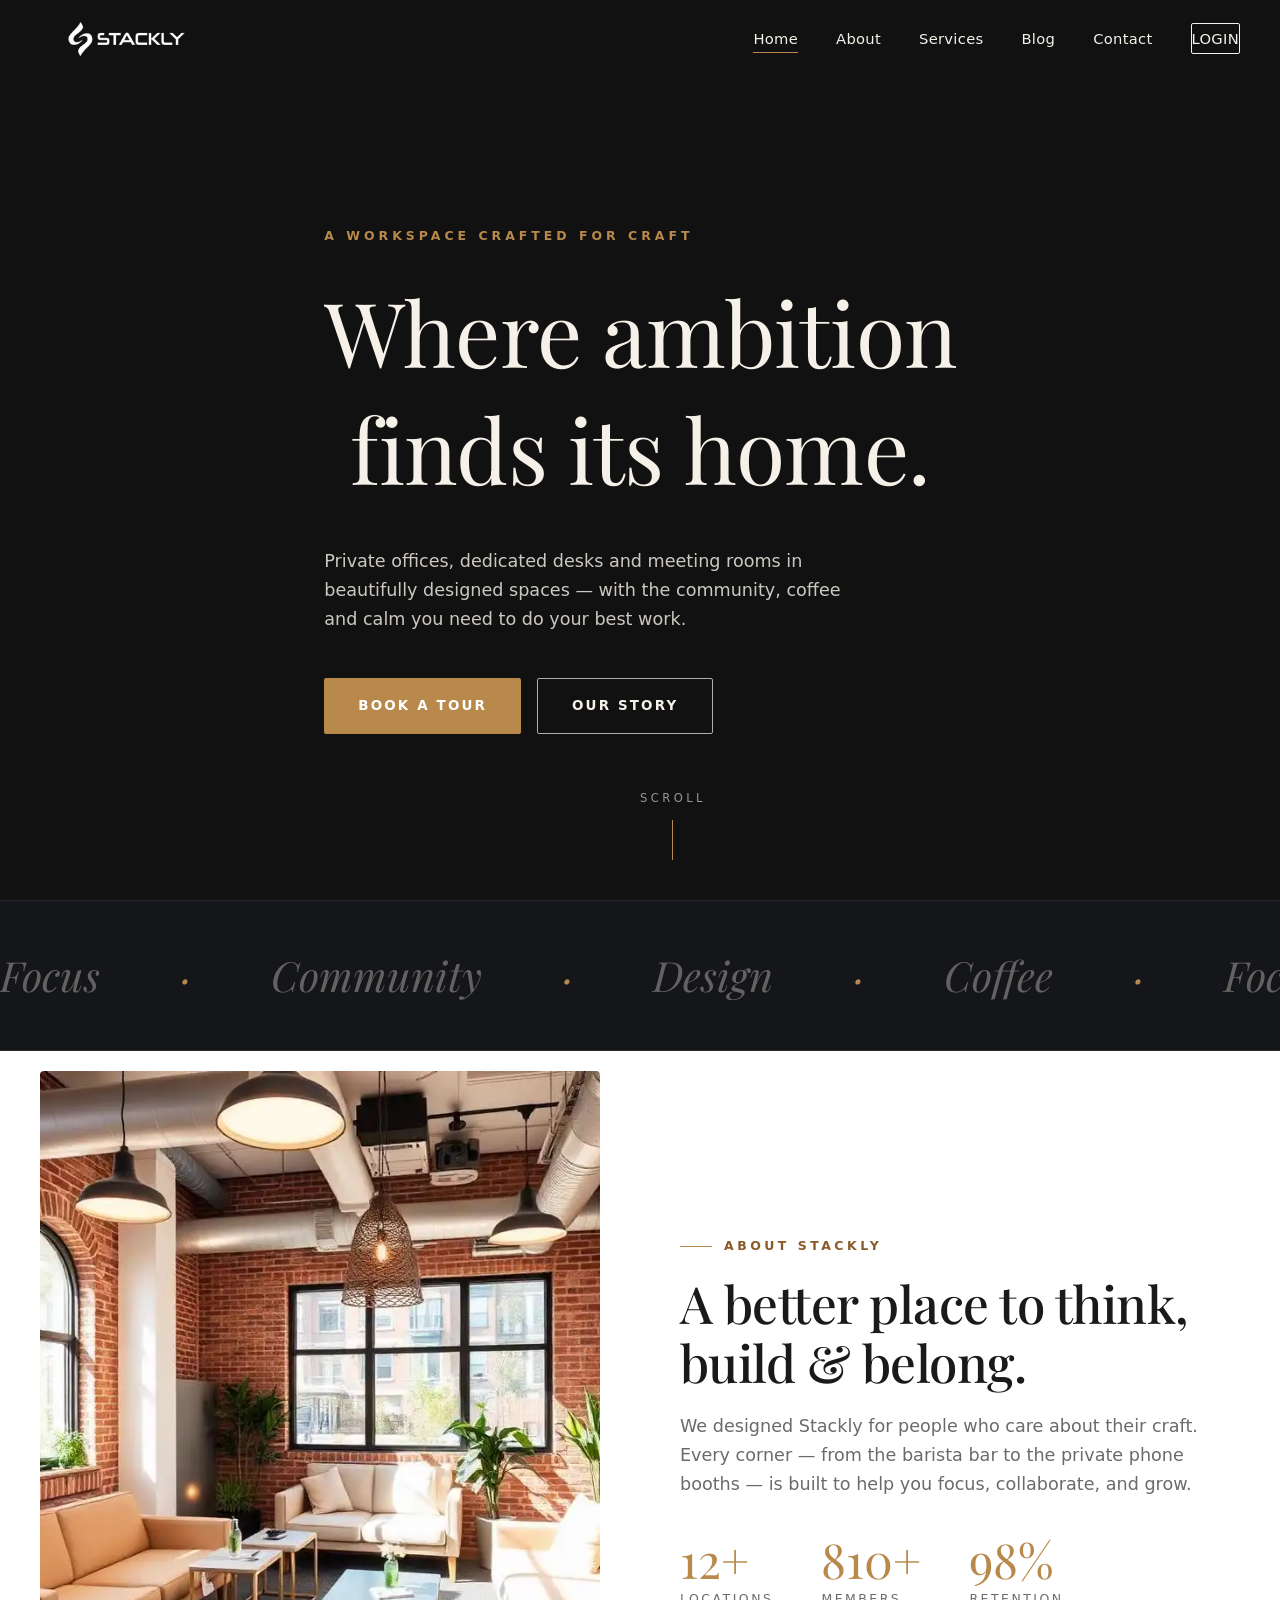
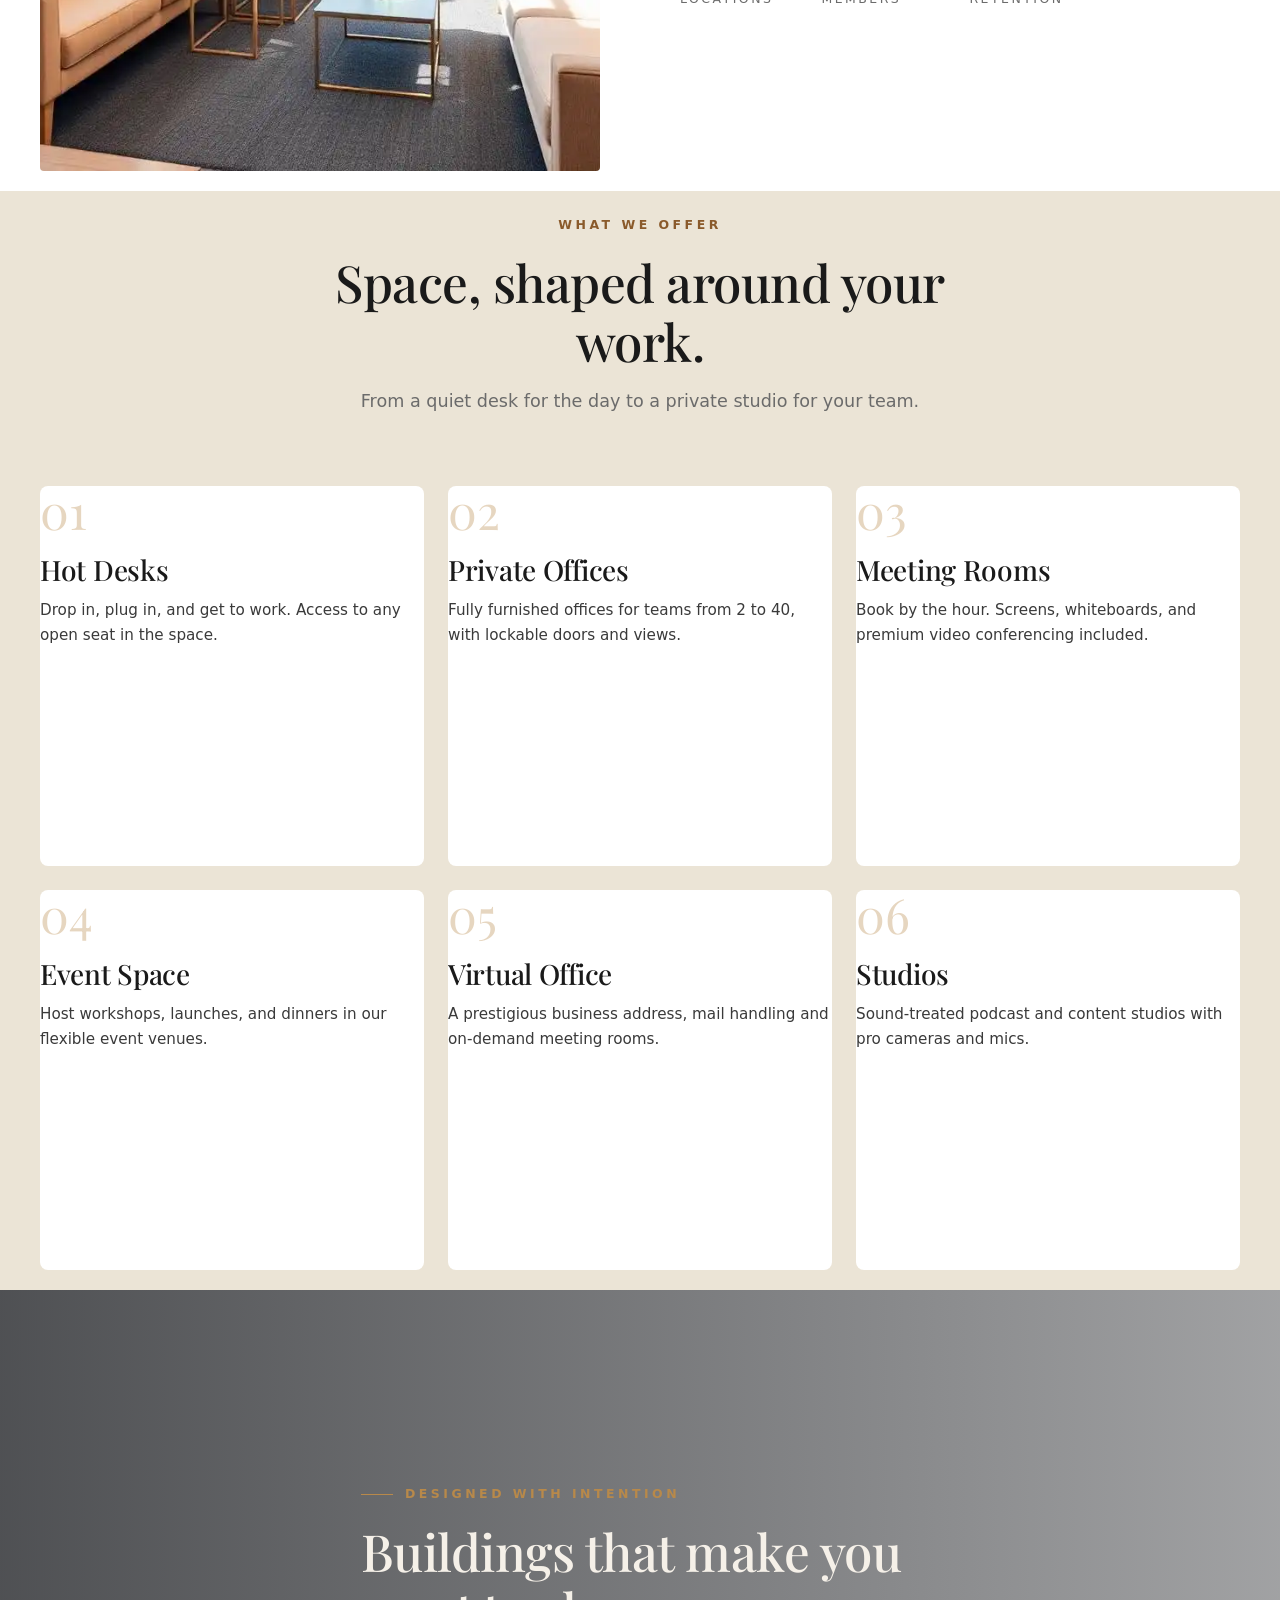
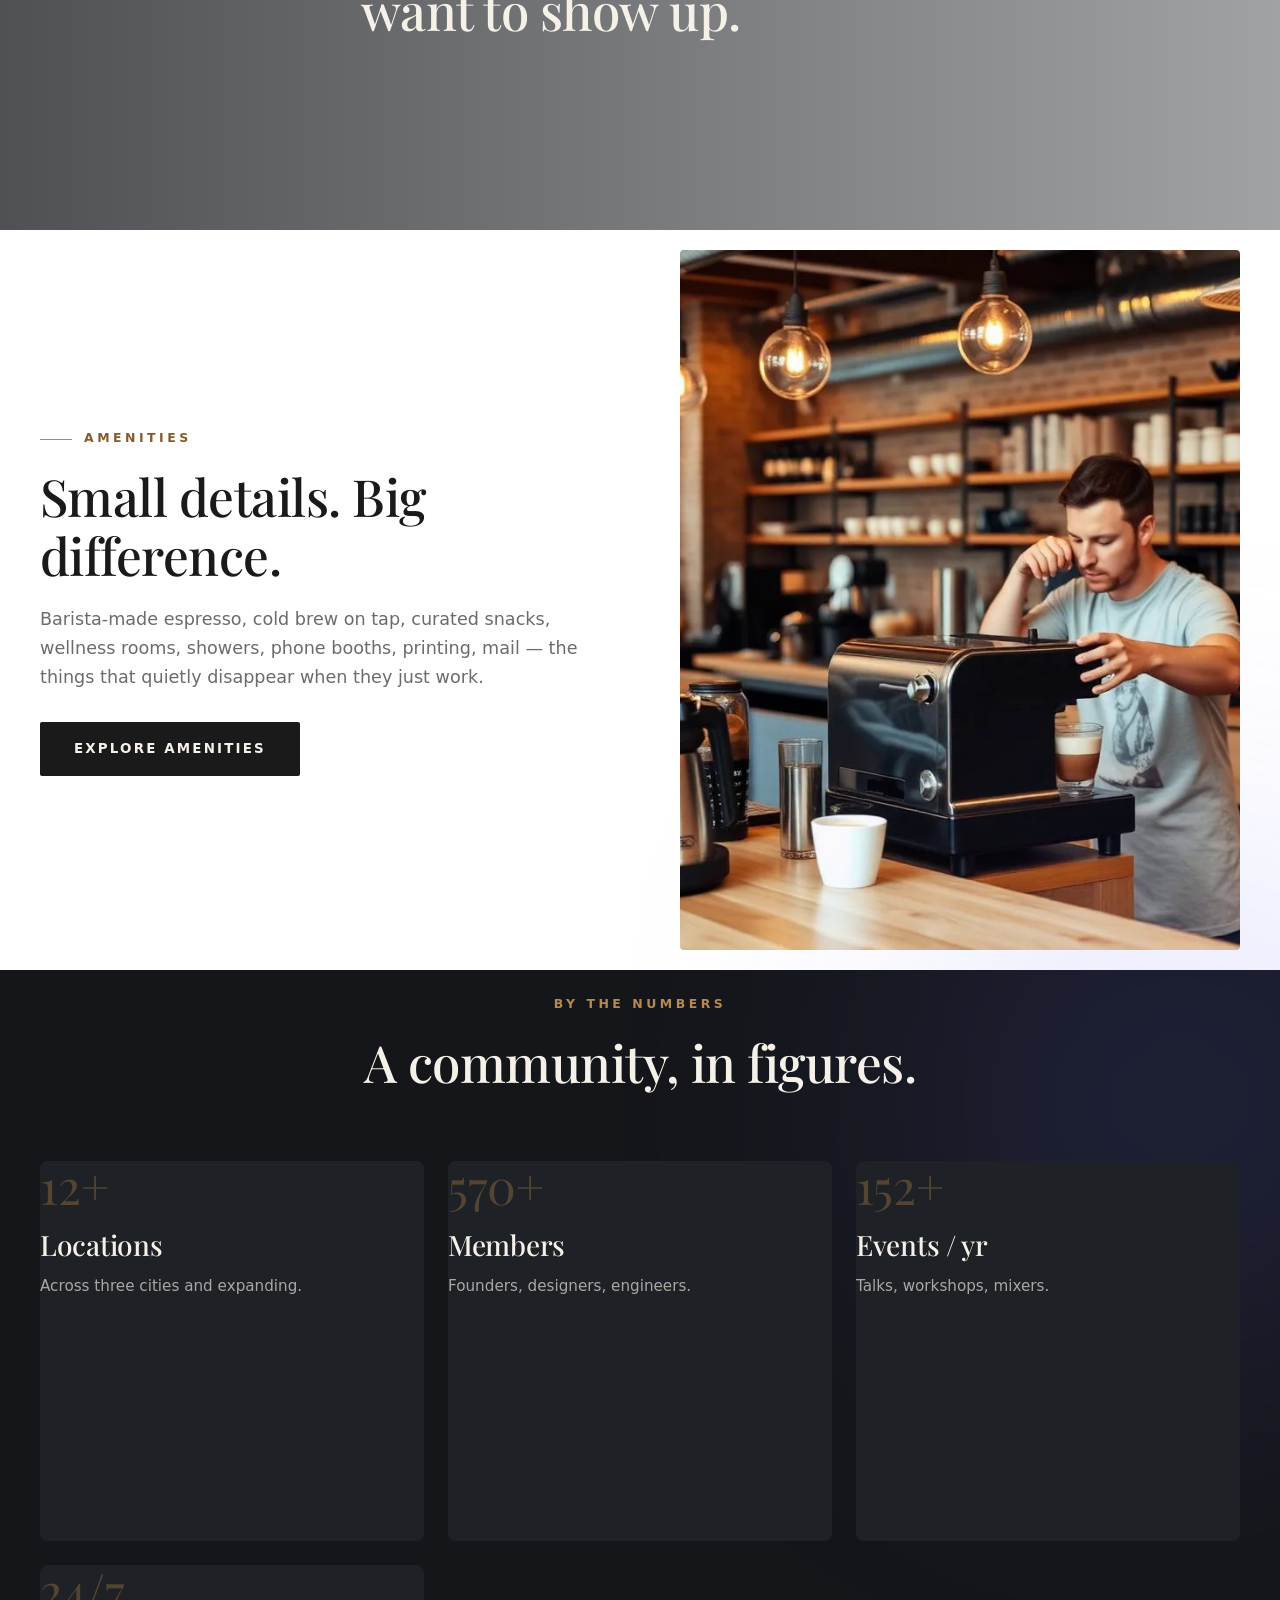
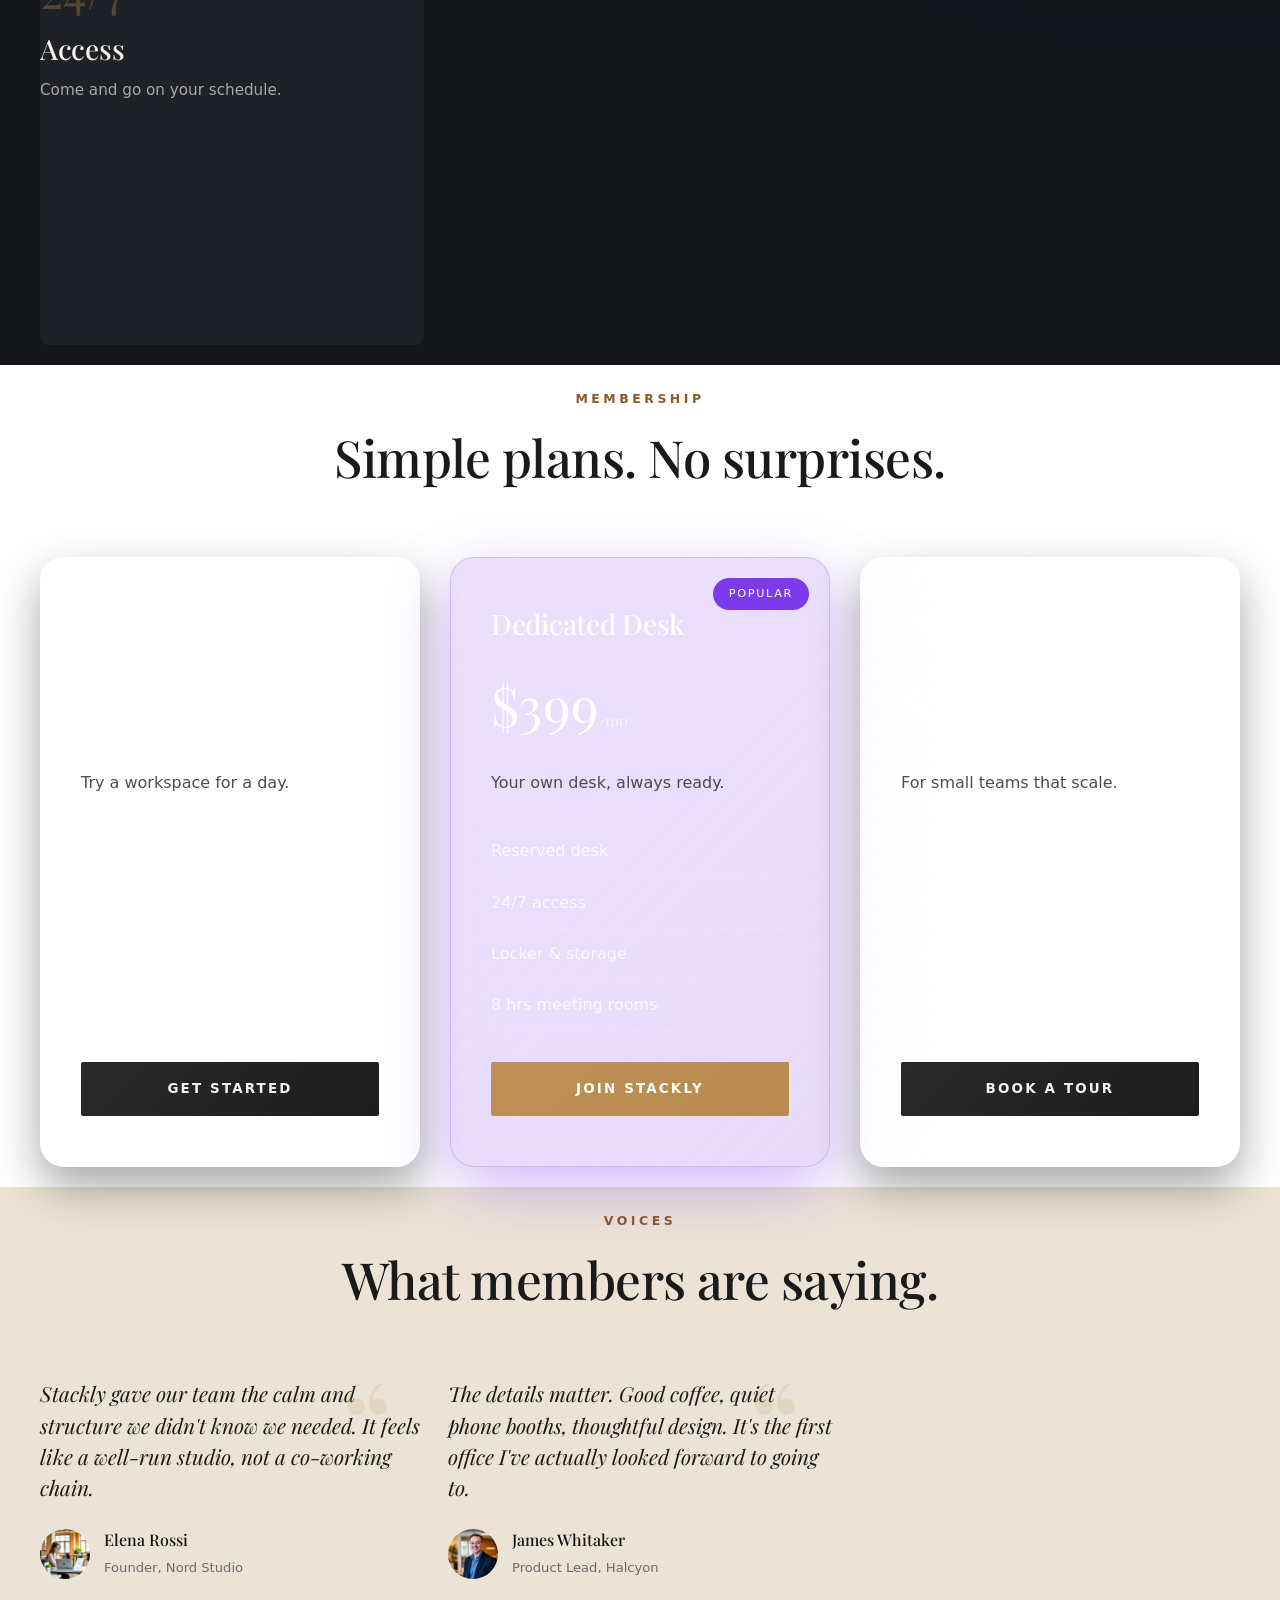
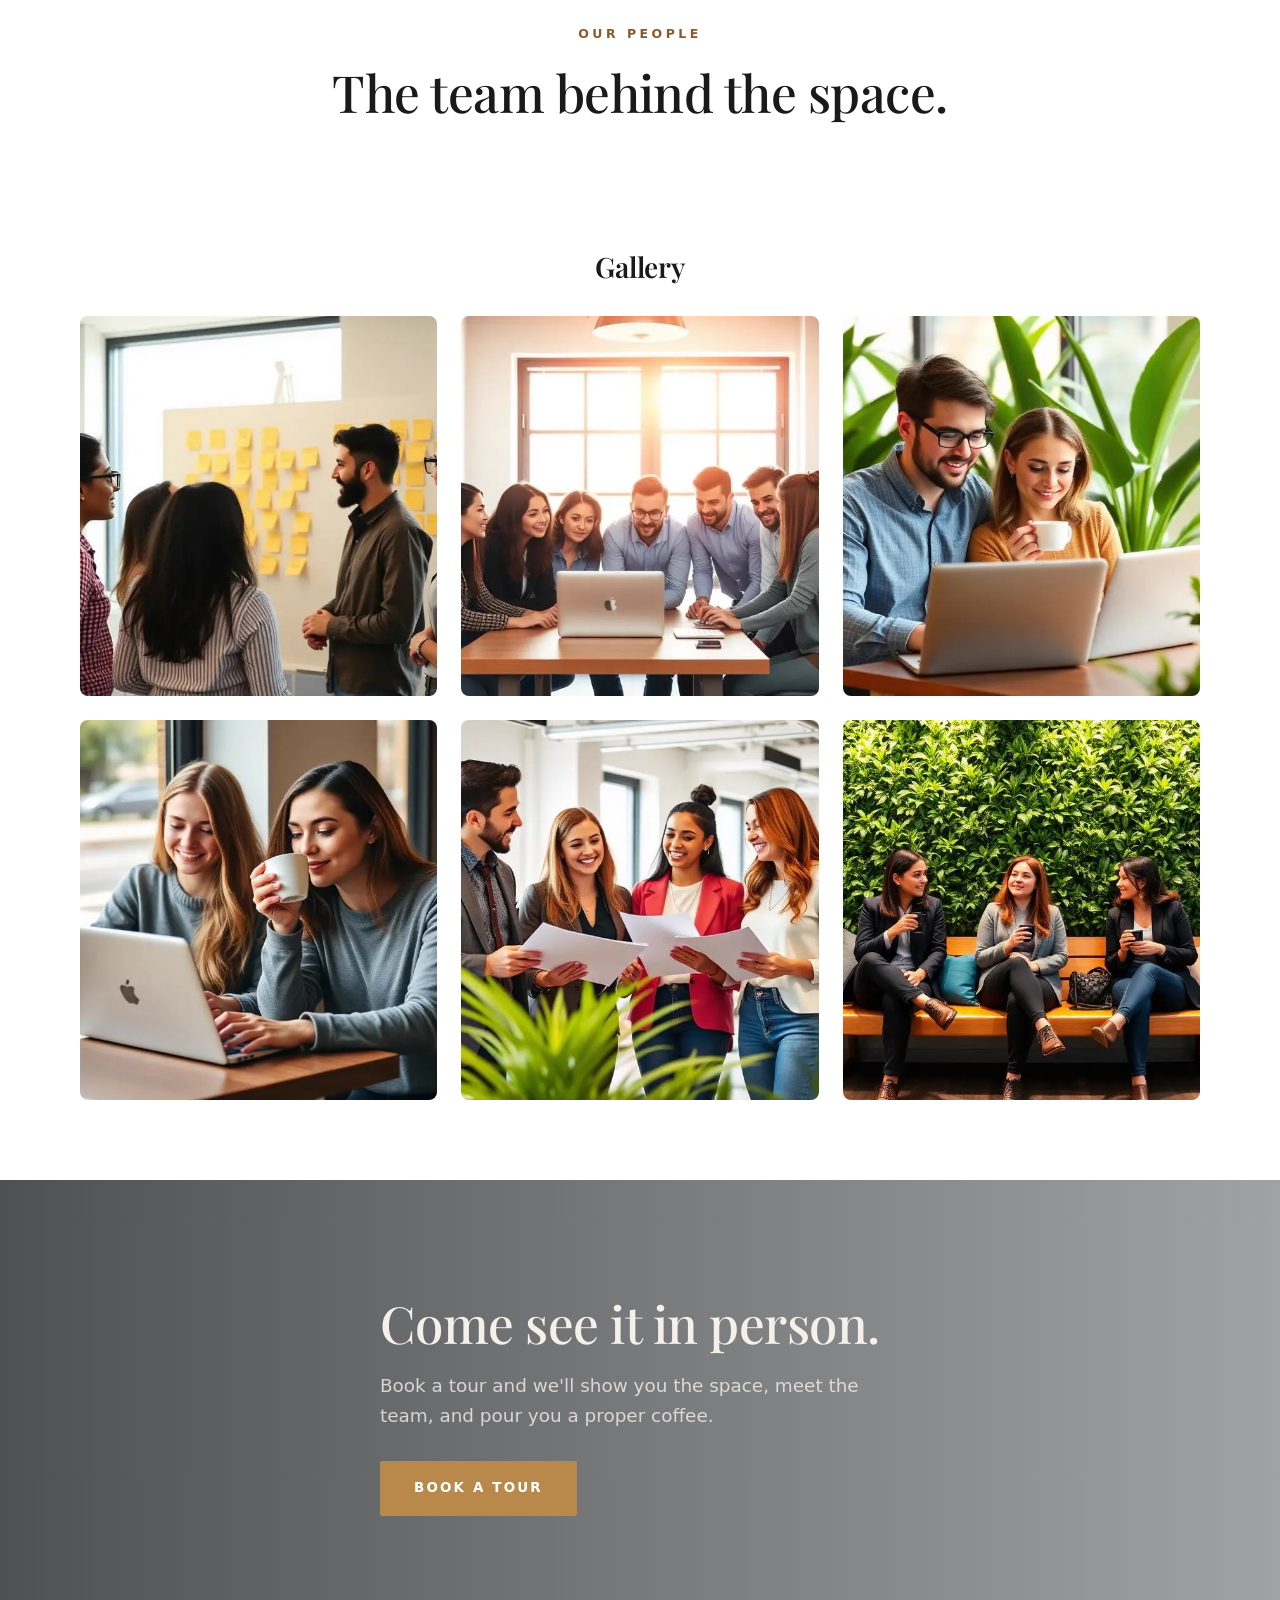
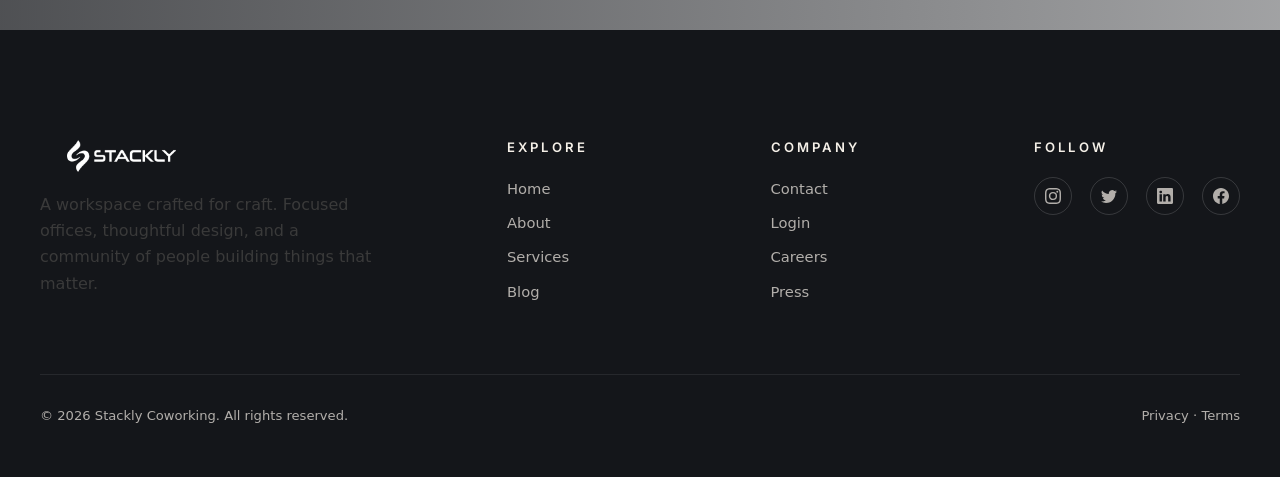
==== commit 43302a1d: "added 404 pages to dashboards index and services" ====
--- a/index.html
+++ b/index.html
@@ -306,7 +306,7 @@
       <div class="eyebrow">Amenities</div>
       <h2>Small details. Big difference.</h2>
       <p class="lead" style="margin-top:20px;">Barista-made espresso, cold brew on tap, curated snacks, wellness rooms, showers, phone booths, printing, mail — the things that quietly disappear when they just work.</p>
-      <a href="/services.html" class="btn btn-dark" style="margin-top:30px;">Explore Amenities</a>
+      <a href="404.html" class="btn btn-dark" style="margin-top:30px;">Explore Amenities</a>
     </div>
   </div>
 </section>
@@ -487,7 +487,7 @@
         <h4>Company</h4>
         <ul>
           <li><a href="contact.html">Contact</a></li>
-          <li><a href="login.html">Members Login</a></li>
+          <li><a href="login.html">Login</a></li>
           <li><a href="404.html">Careers</a></li>
           <li><a href="404.html">Press</a></li>
         </ul>
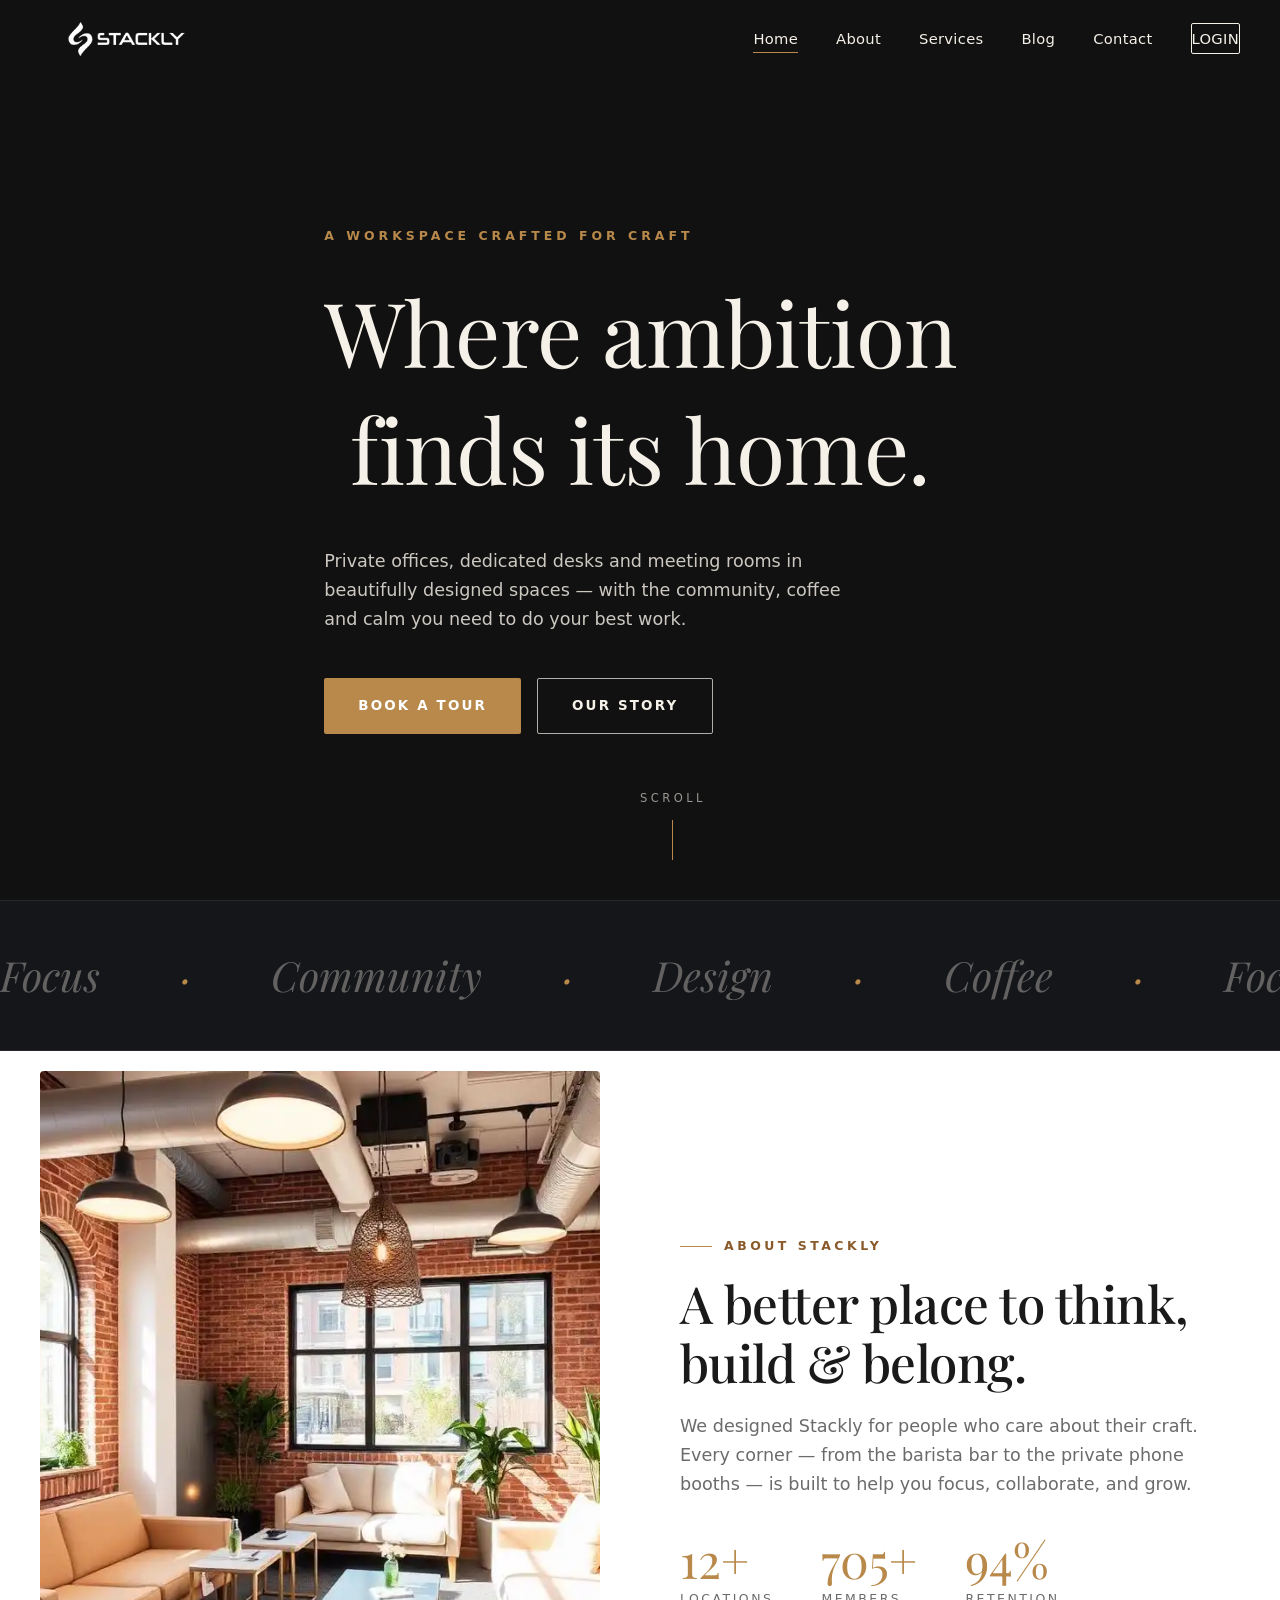
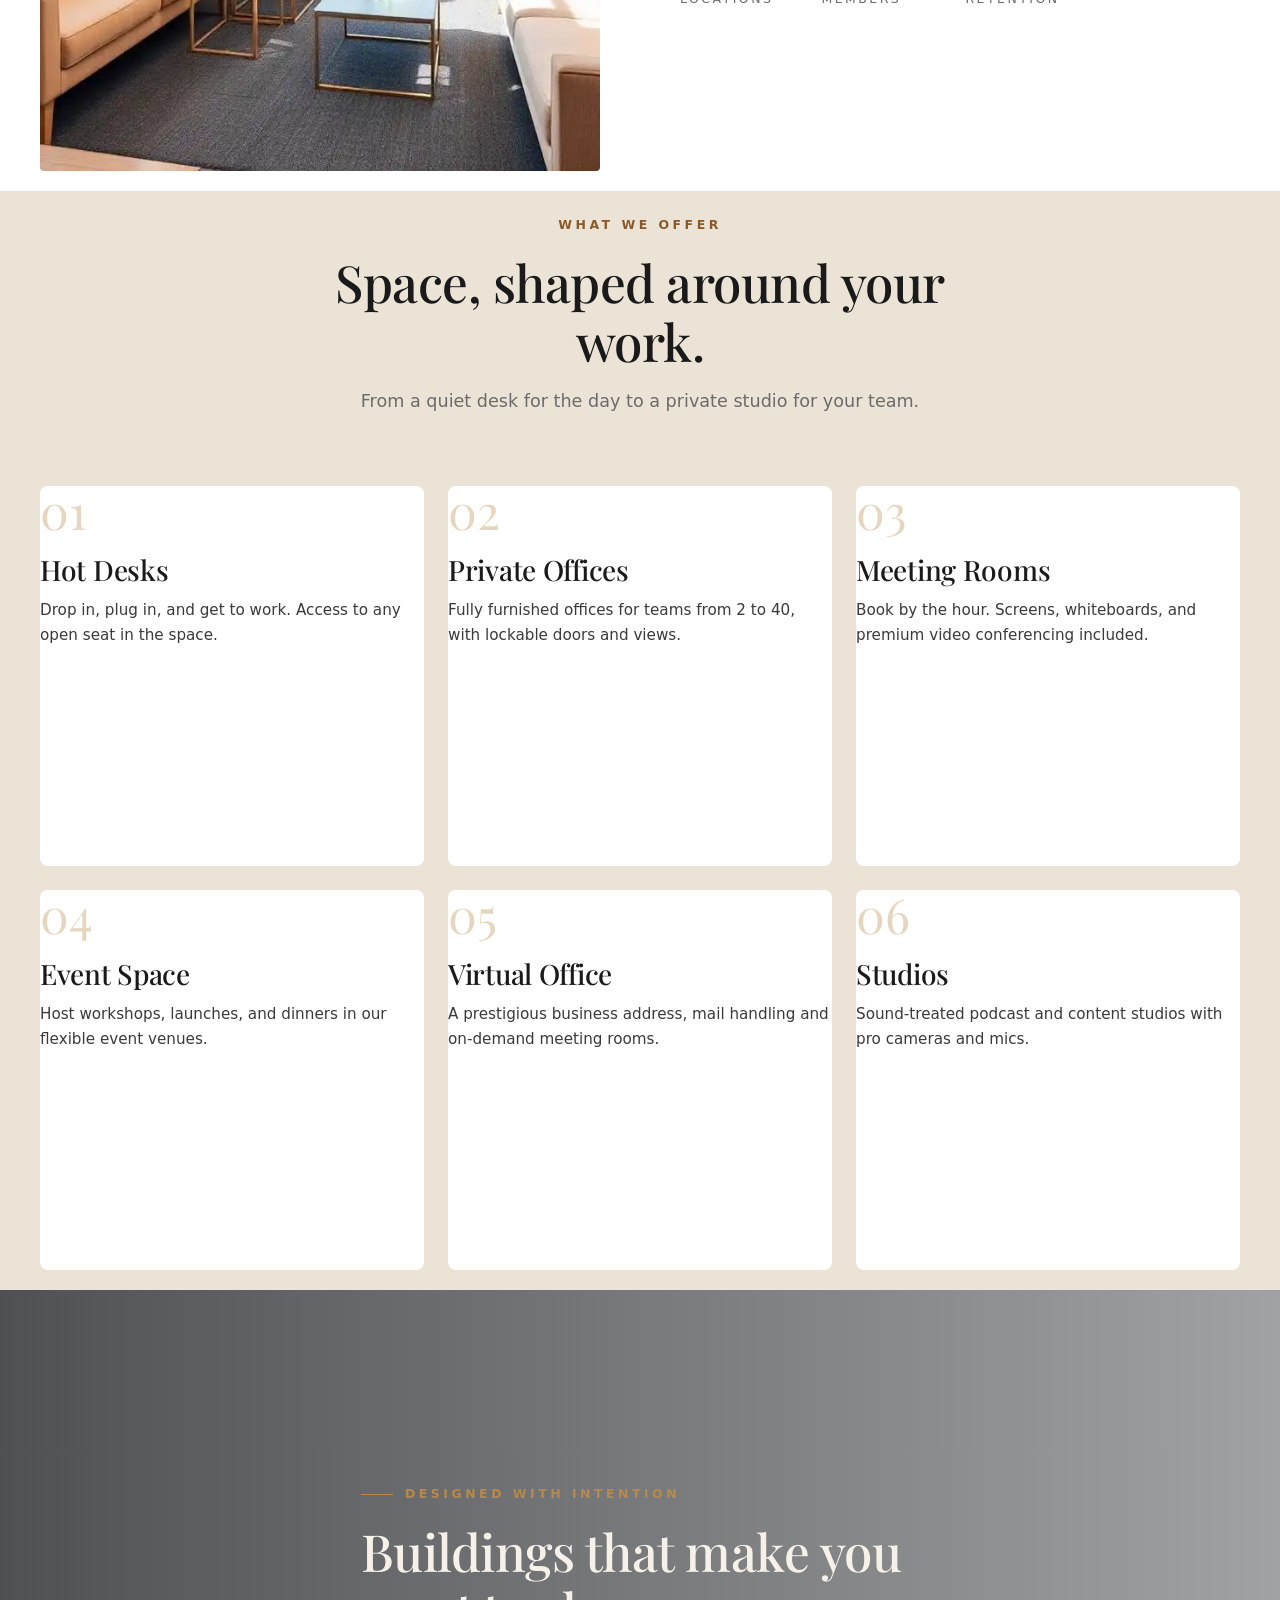
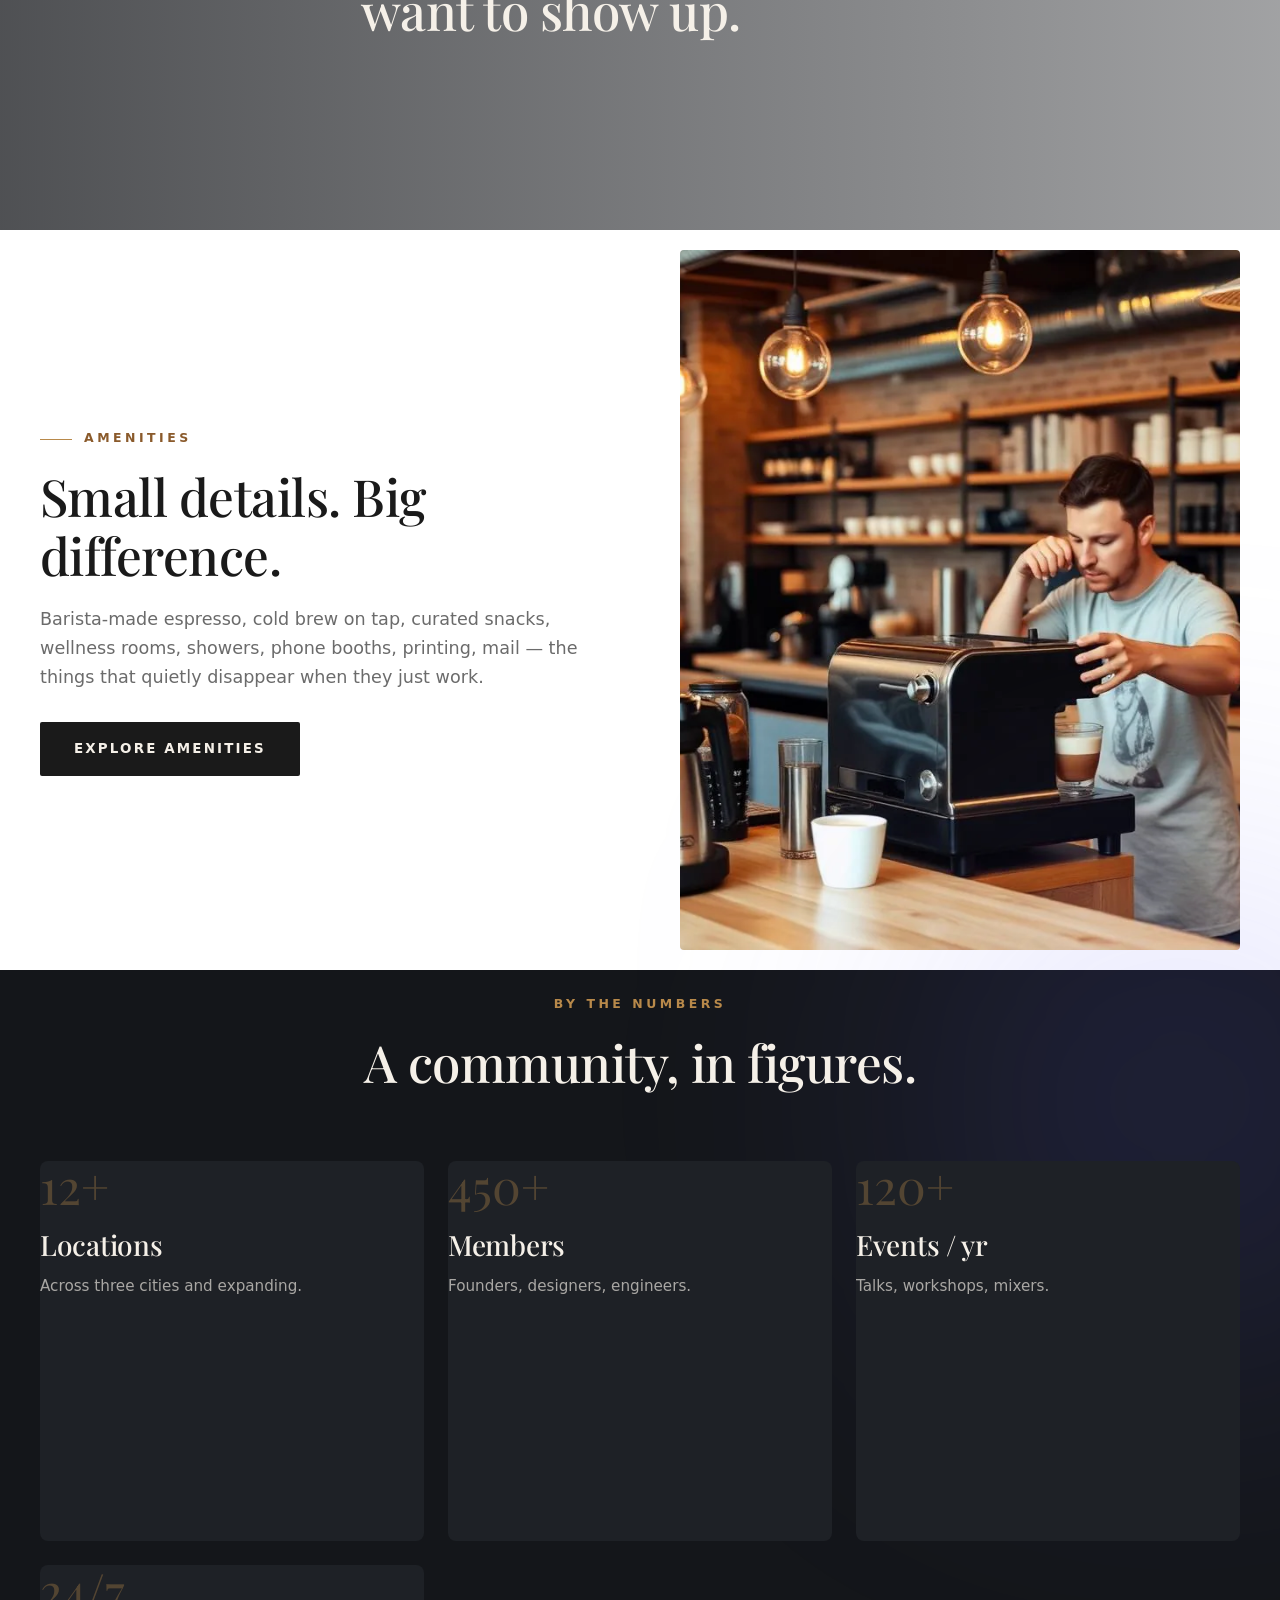
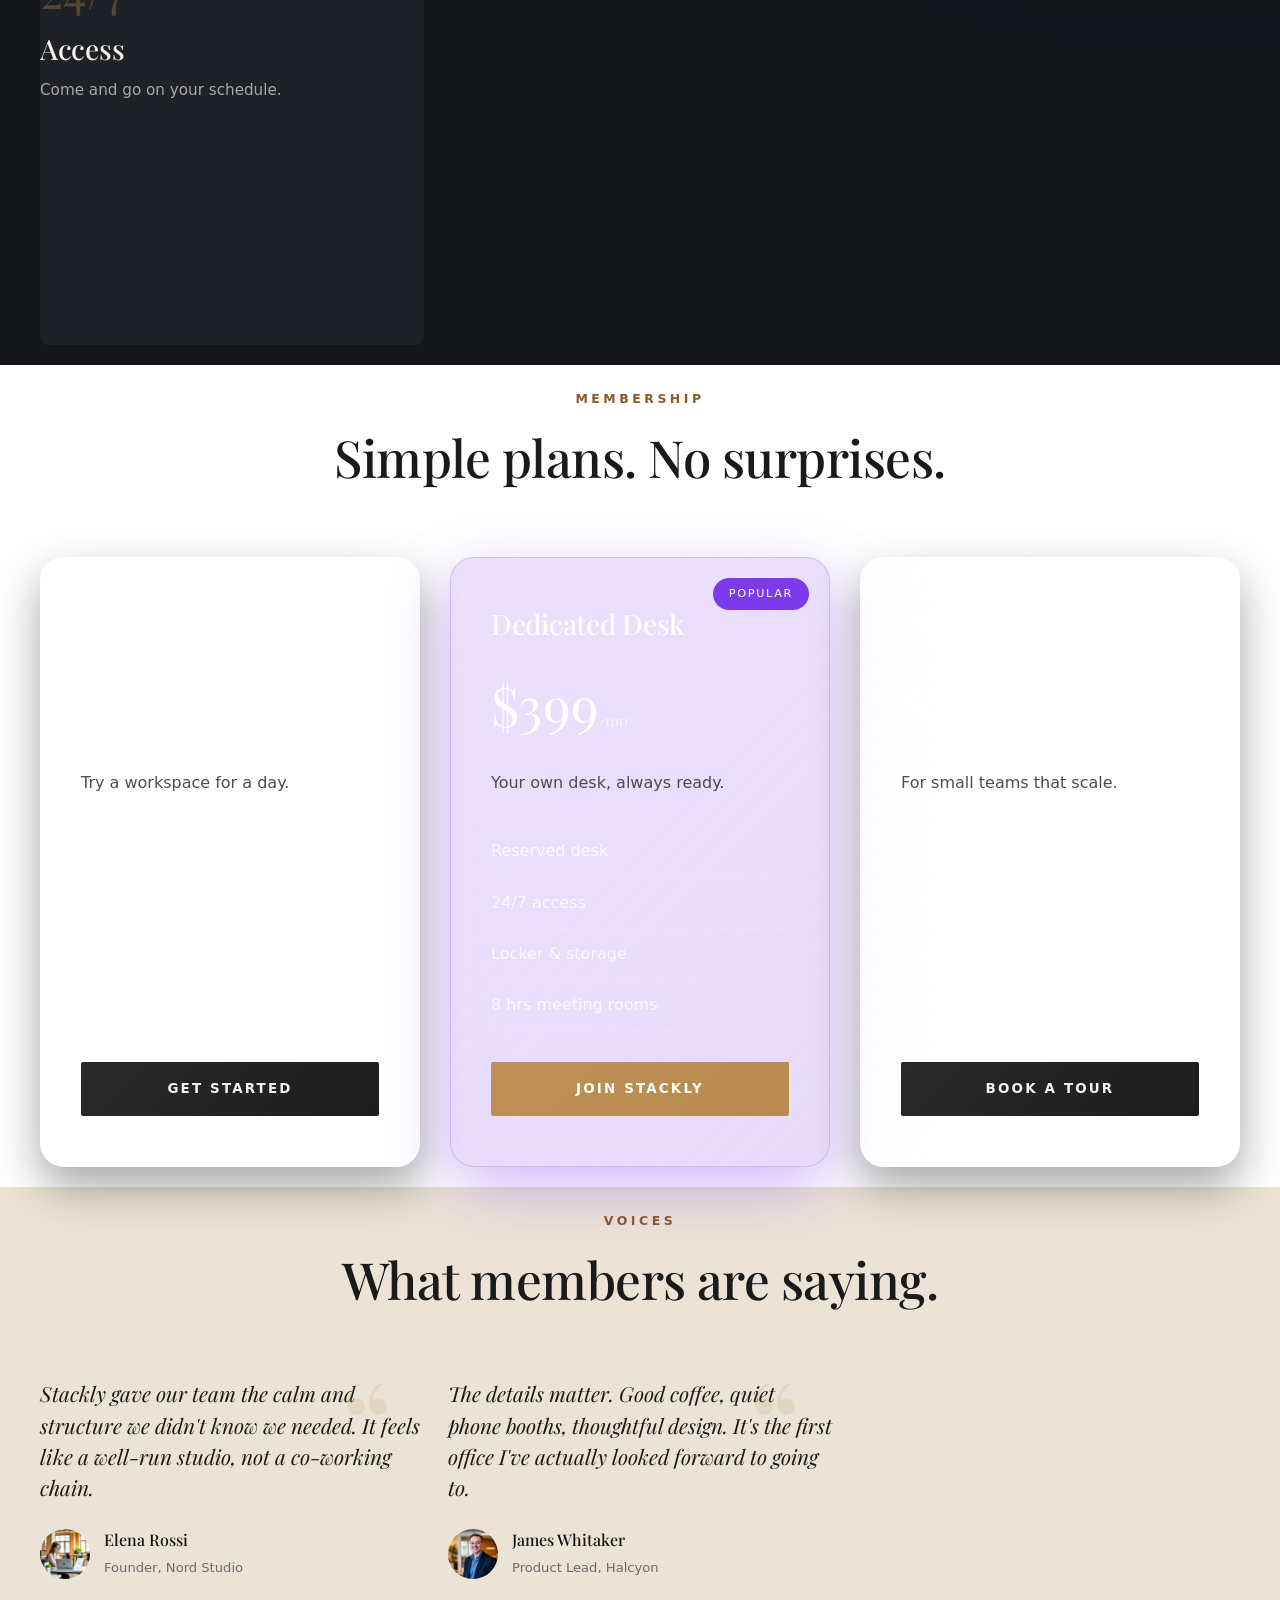
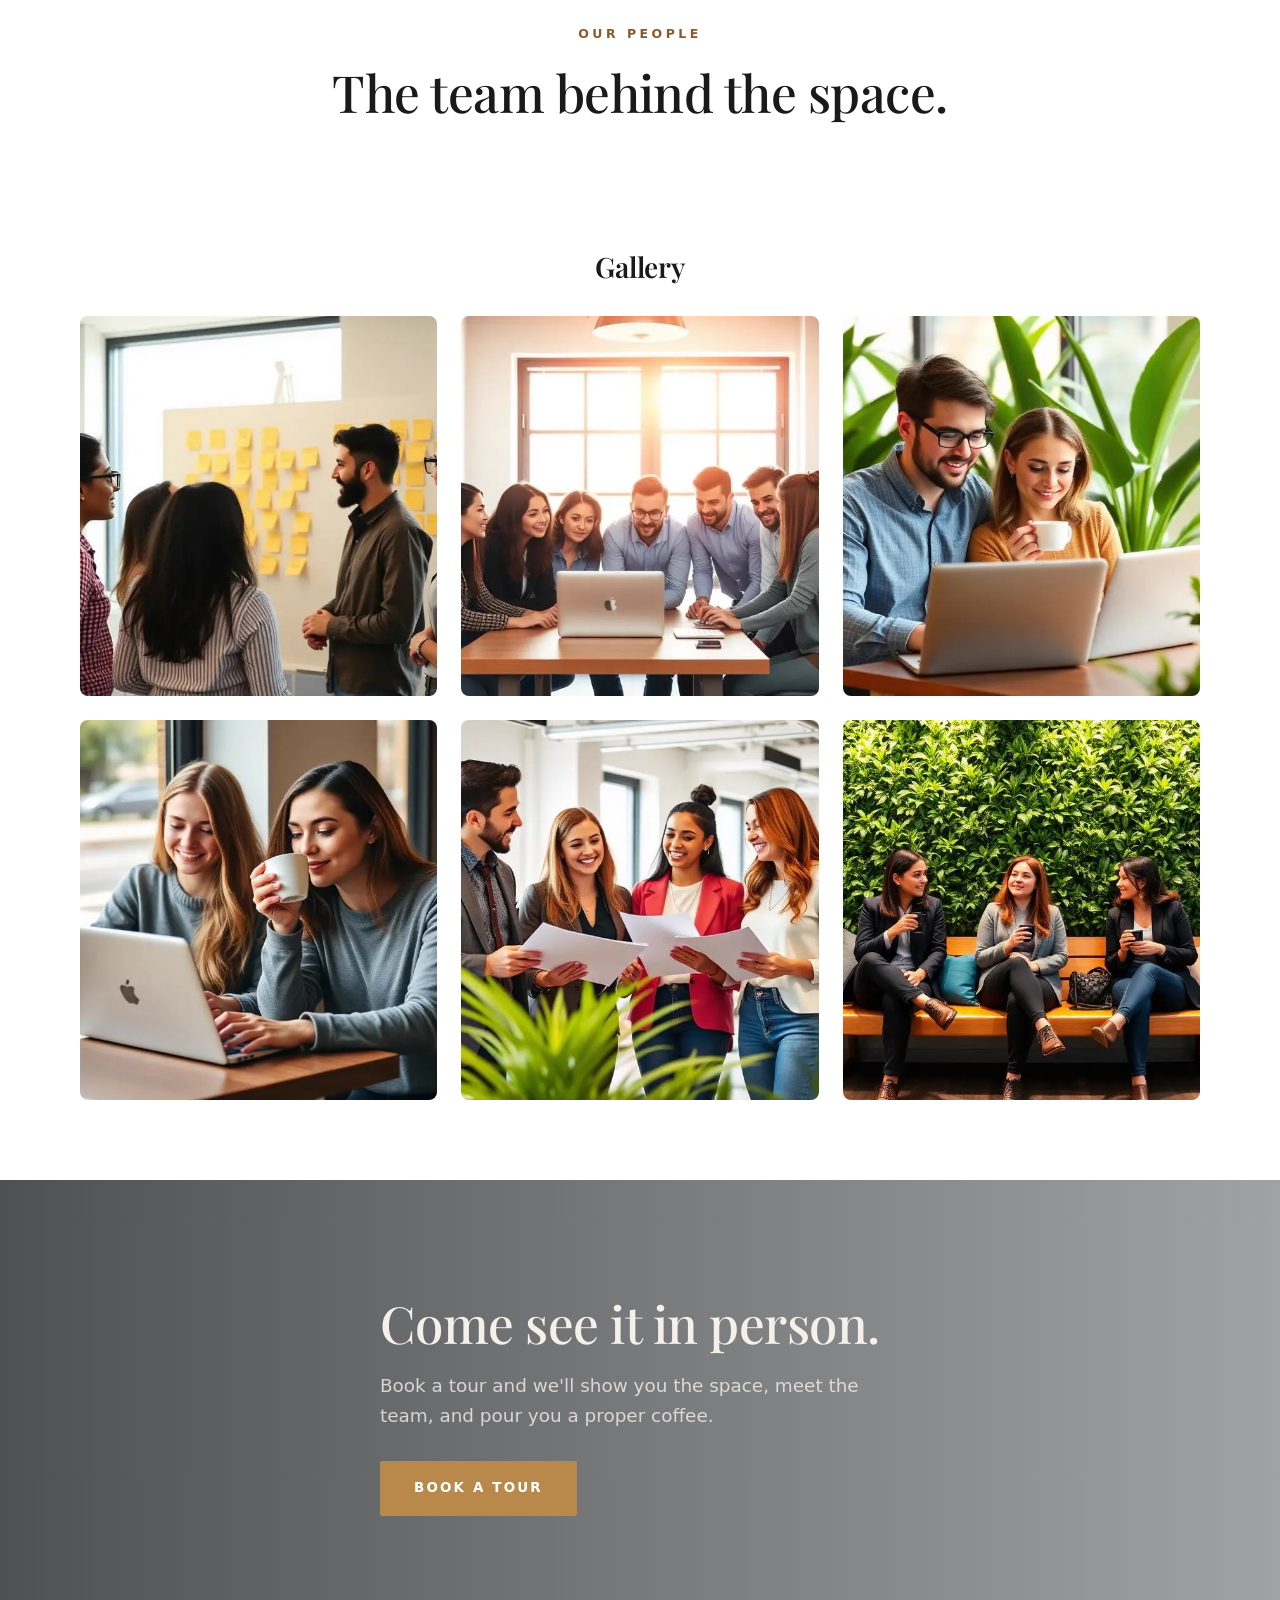
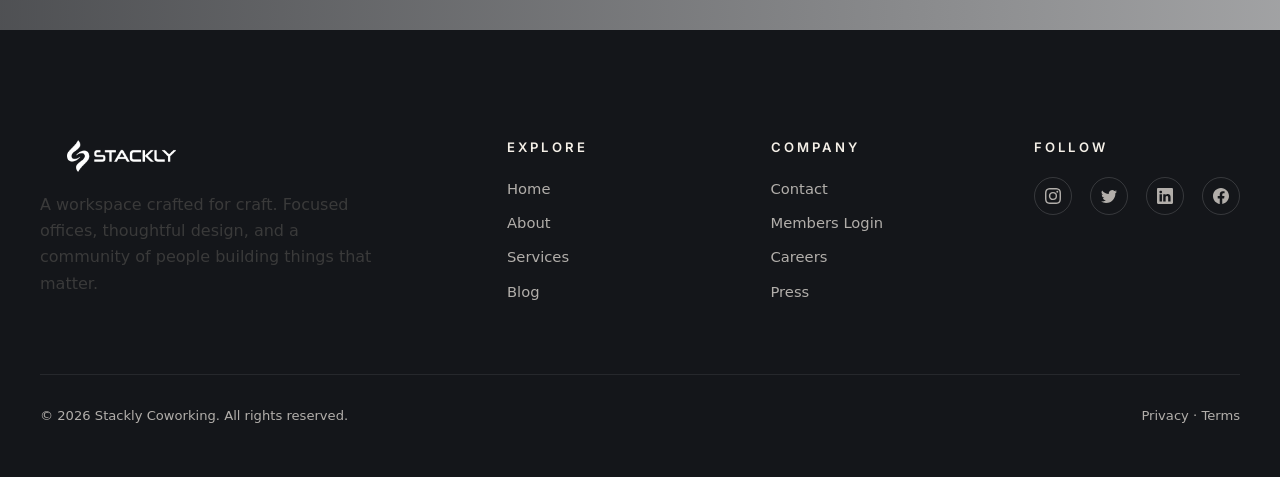
==== commit bf226ea1: "storaing local getting" ====
--- a/index.html
+++ b/index.html
@@ -35,7 +35,7 @@
   .grid {
     display: grid;
     gap: 24px;
-     grid-template-columns: repeat(auto-fit, minmax(380px, 1fr));
+     grid-template-columns: repeat(auto-fit, minmax(300px, 1fr));
   }
   @media (min-width: 640px) { .grid { grid-template-columns: repeat(2, 1fr); } }
   @media (min-width: 1024px) { .grid { grid-template-columns: repeat(3, 1fr); } }
@@ -163,7 +163,7 @@
 <body>
 
 <nav class="nav dark">
-  <a href="index.html" class="nav-logo"><img src="./images/logo-dark (1).webp" alt="STACKLY Logo" class="nav-logo-img" /></a>
+  <a href="index.html" class="nav-logo"><img src="./images/logo-dark.webp" alt="STACKLY Logo" class="nav-logo-img" /></a>
   <ul class="nav-menu">
     <li><a href="index.html" class="active">Home</a></li>
     <li><a href="about.html">About</a></li>
@@ -176,27 +176,6 @@
   <button class="nav-toggle" aria-label="Menu"><span></span><span></span><span></span></button>
 </nav>
 
-<!-- 1. HERO -->
-<!-- <section class="hero">
-  <div class="hero-bg" style="background-image:url('./images/hero-home.webp');"></div>
-  <div class="container hero-inner">
-    <div class="hero-eyebrow">A workspace crafted for craft</div>
-    <h1>
-      <span class="word"><span>Where</span></span>
-      <span class="word"><span>ambition</span></span><br />
-      <span class="word"><span>finds</span></span>
-      <span class="word"><span>its</span></span>
-      <span class="word"><span>home.</span></span>
-    </h1>
-    <p class="hero-sub">Private offices, dedicated desks and meeting rooms in beautifully designed spaces — with the community, coffee and calm you need to do your best work.</p>
-    <div class="hero-actions">
-      <a href="services.html" class="btn btn-primary">Book a Tour</a>
-      <a href="about.html" class="btn btn-outline">Our Story</a>
-    </div>
-  </div>
-  <div class="hero-scroll">Scroll</div>
-</section> -->
-
 <section class="hero">
     <div class="hero-carousel">
 
@@ -234,8 +213,8 @@
         </p>
 
         <div class="hero-actions">
-            <a href="404.html" class="btn btn-primary">Book a Tour</a>
-            <a href="404.html" class="btn btn-outline">Our Story</a>
+            <a href="#" class="btn btn-primary">Book a Tour</a>
+            <a href="#" class="btn btn-outline">Our Story</a>
         </div>
     </div>
 
@@ -306,7 +285,7 @@
       <div class="eyebrow">Amenities</div>
       <h2>Small details. Big difference.</h2>
       <p class="lead" style="margin-top:20px;">Barista-made espresso, cold brew on tap, curated snacks, wellness rooms, showers, phone booths, printing, mail — the things that quietly disappear when they just work.</p>
-      <a href="404.html" class="btn btn-dark" style="margin-top:30px;">Explore Amenities</a>
+      <a href="/services.html" class="btn btn-dark" style="margin-top:30px;">Explore Amenities</a>
     </div>
   </div>
 </section>
@@ -471,7 +450,7 @@
   <div class="container">
     <div class="footer-grid">
       <div>
-        <a href="index.html"><img src="./images/logo-dark (1).webp" alt="Stackly" class="footer-logo" /></a>
+        <a href="./index.html"><img src="./images/logo-dark.webp" alt="Stackly" class="footer-logo" /></a>
         <p style="max-width:340px;">A workspace crafted for craft. Focused offices, thoughtful design, and a community of people building things that matter.</p>
       </div>
       <div>
@@ -487,7 +466,7 @@
         <h4>Company</h4>
         <ul>
           <li><a href="contact.html">Contact</a></li>
-          <li><a href="login.html">Login</a></li>
+          <li><a href="login.html">Members Login</a></li>
           <li><a href="404.html">Careers</a></li>
           <li><a href="404.html">Press</a></li>
         </ul>
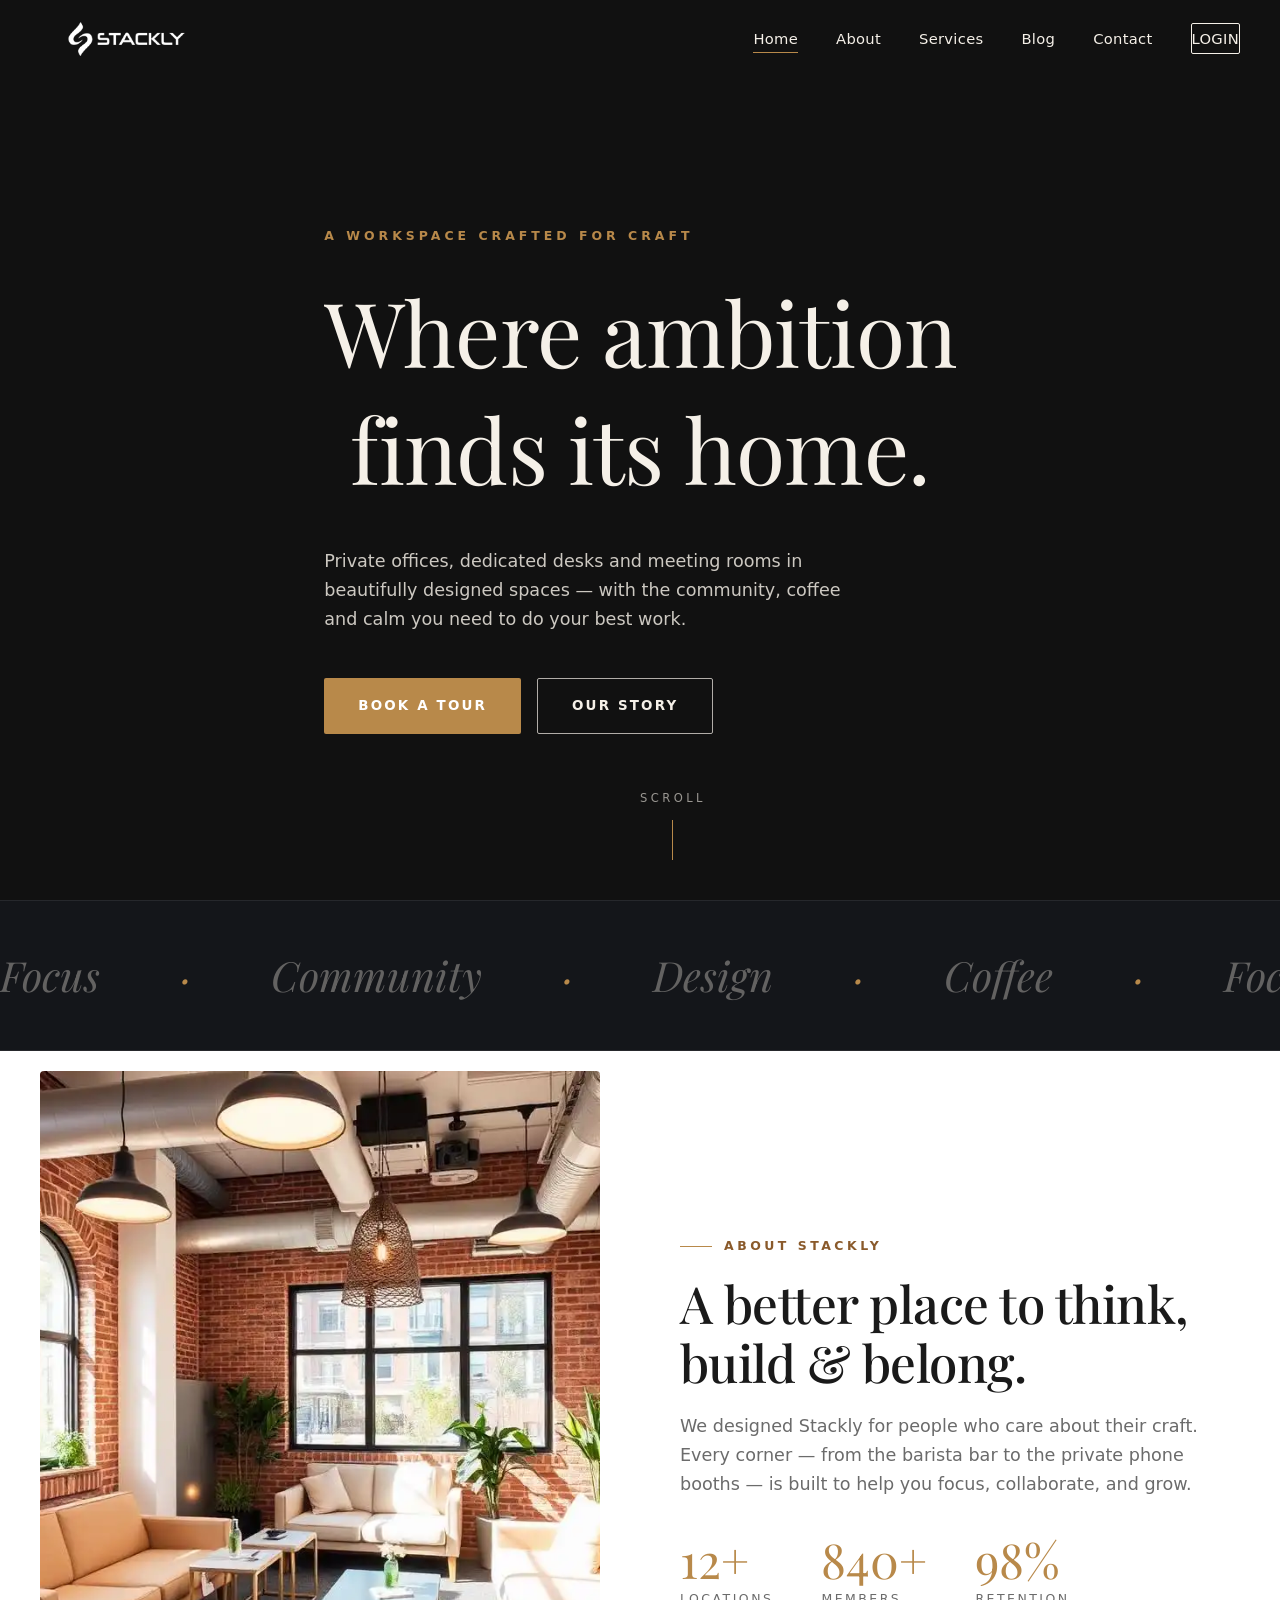
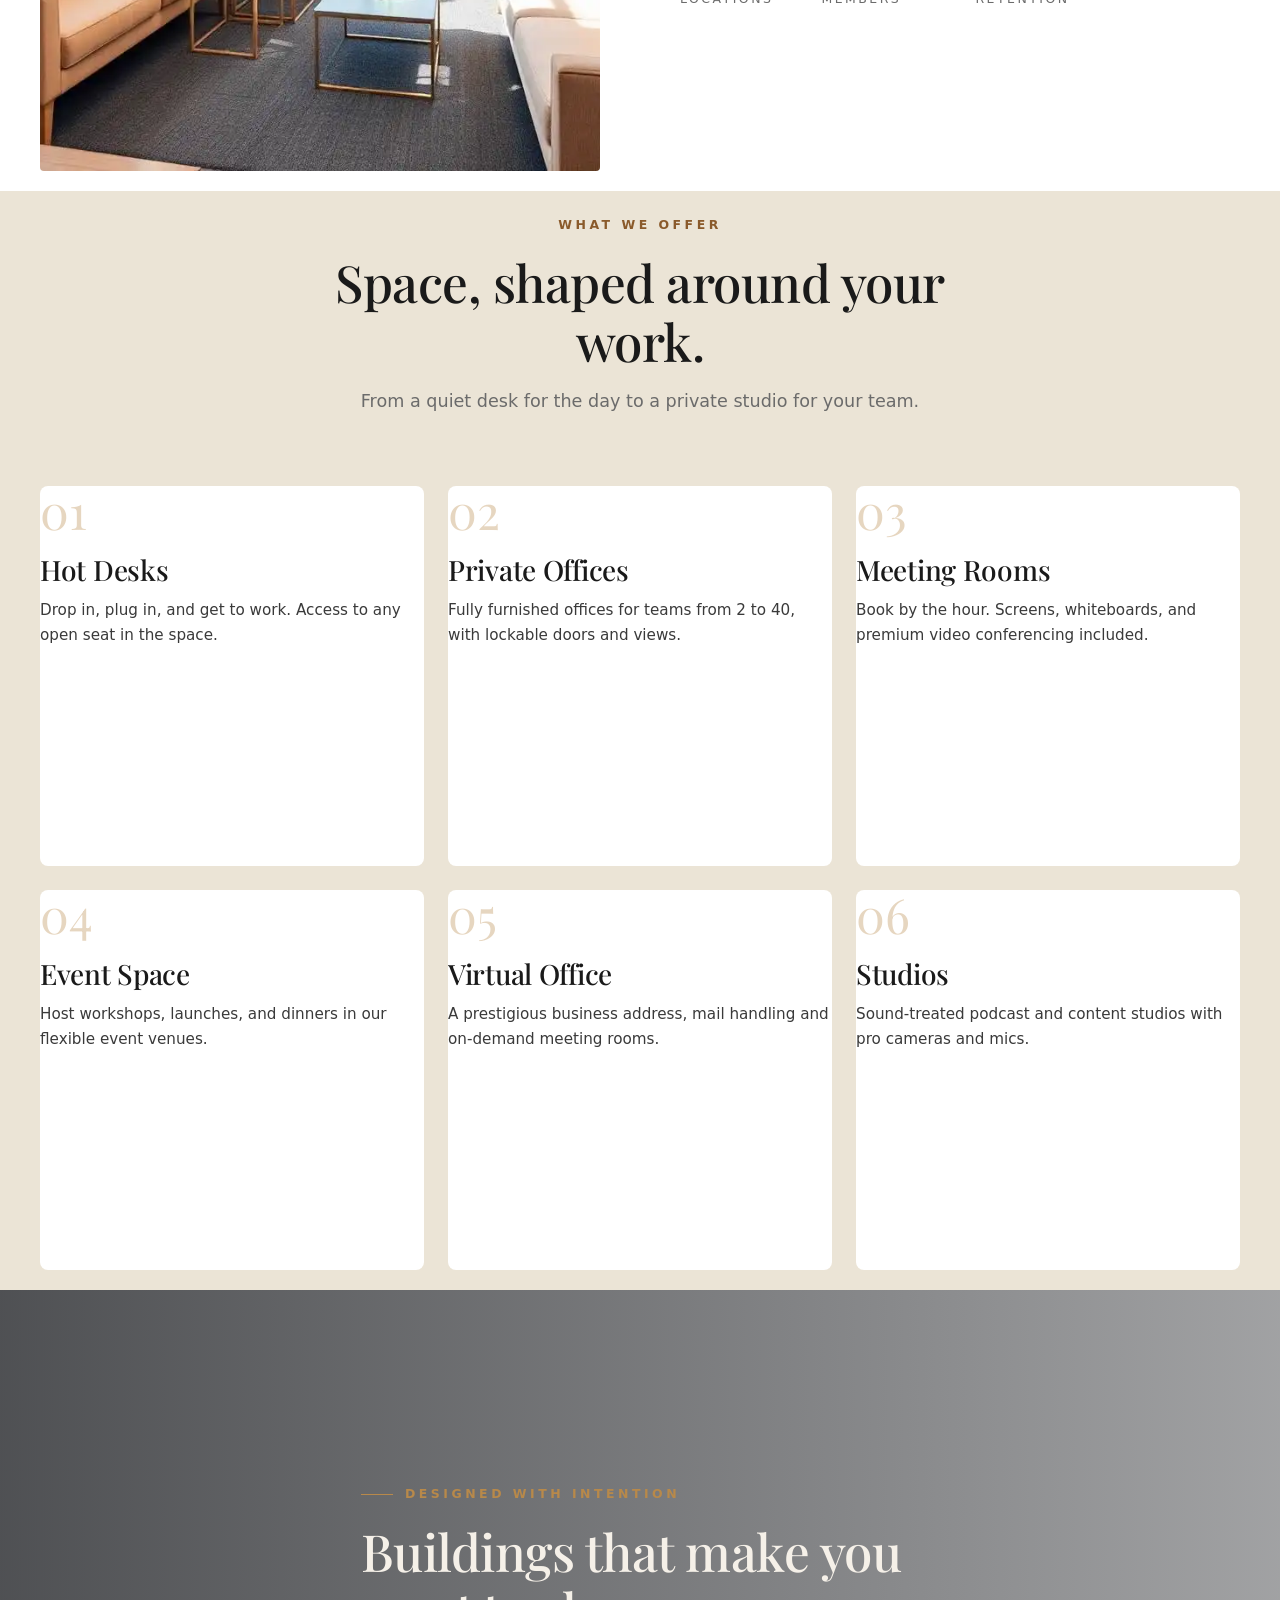
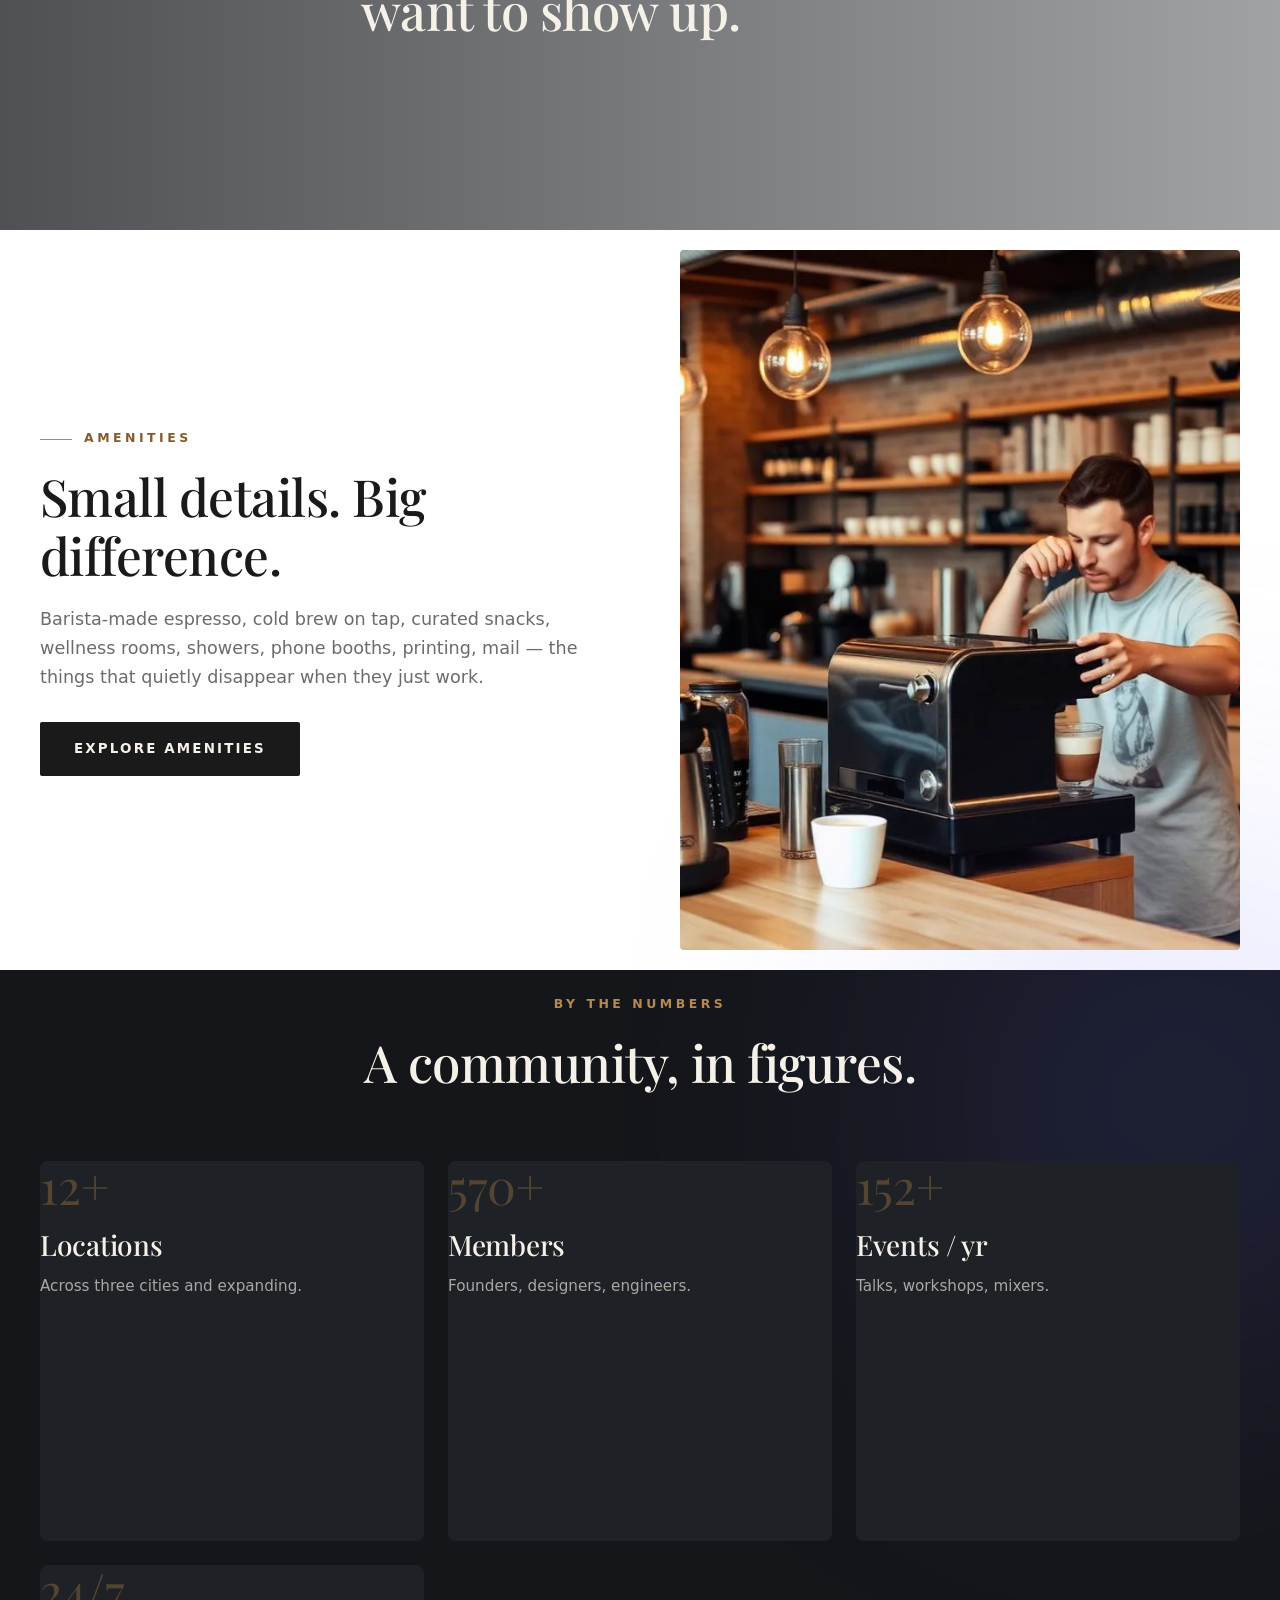
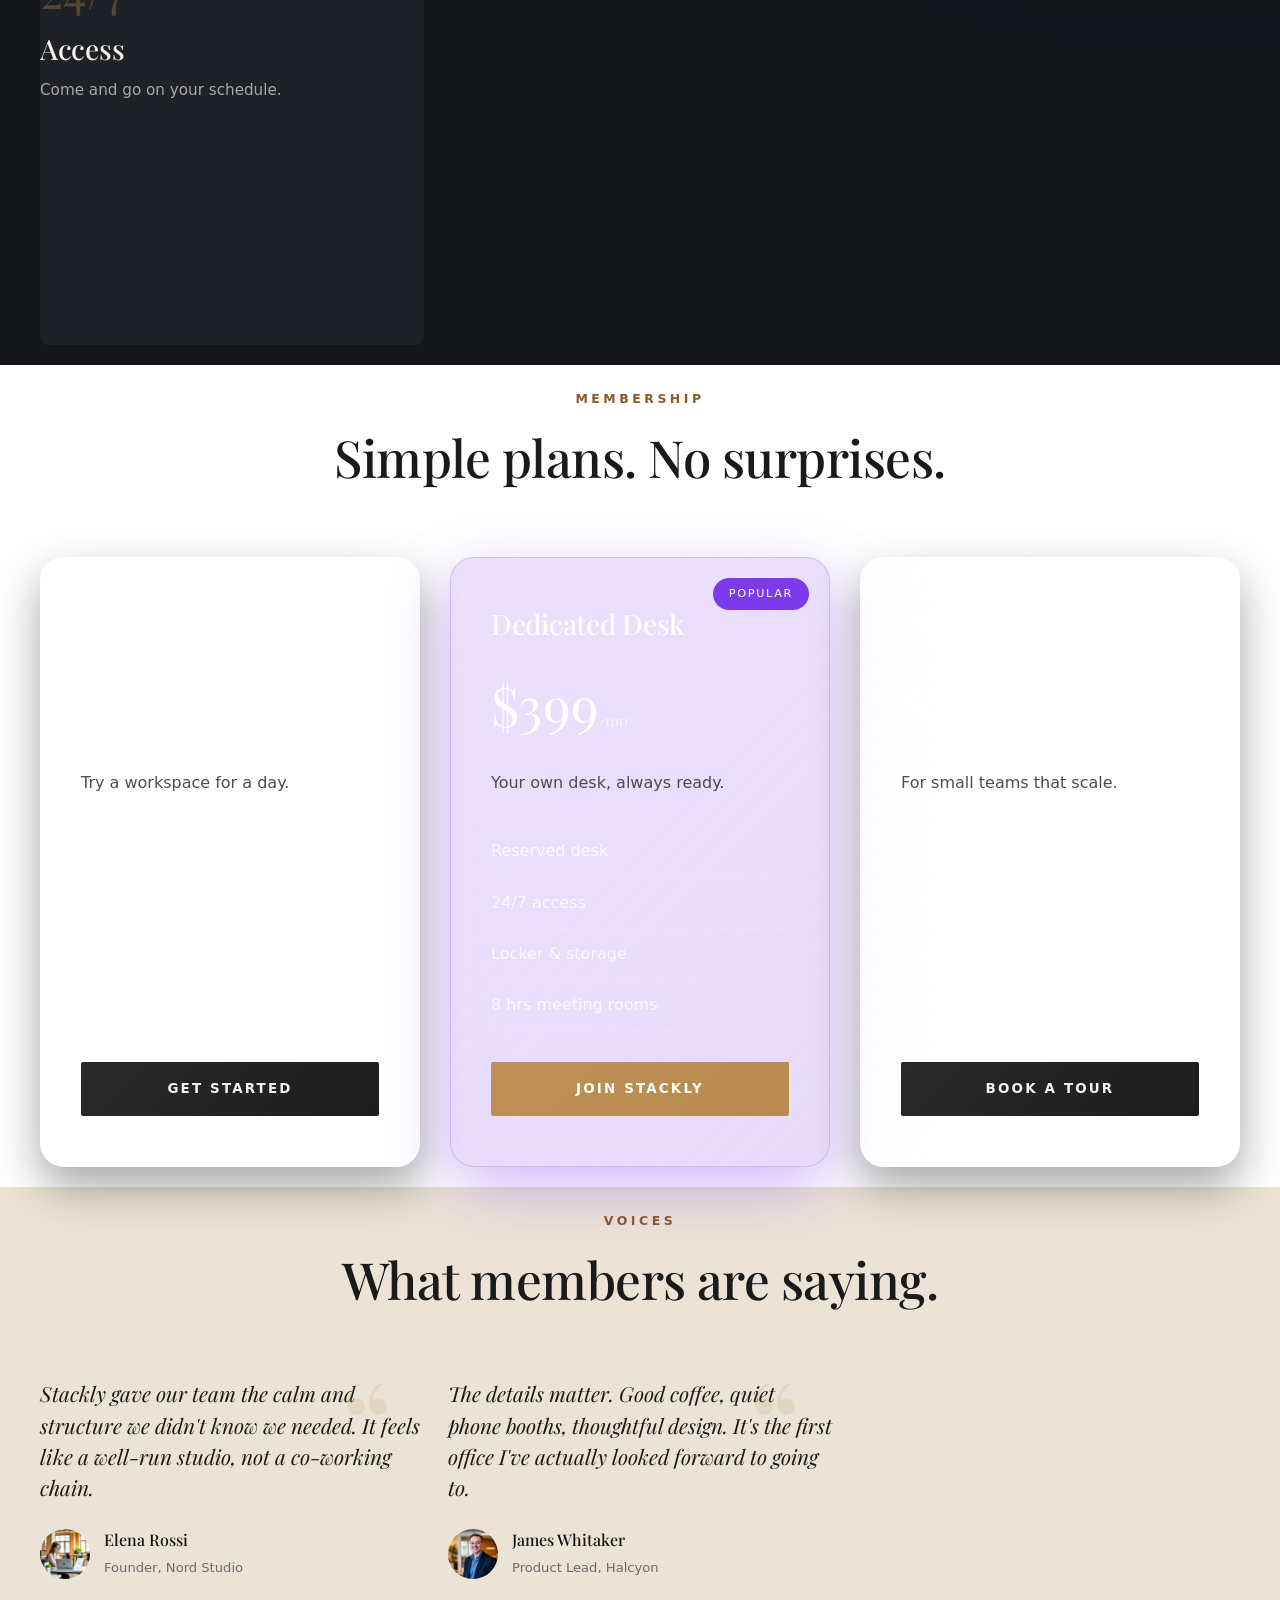
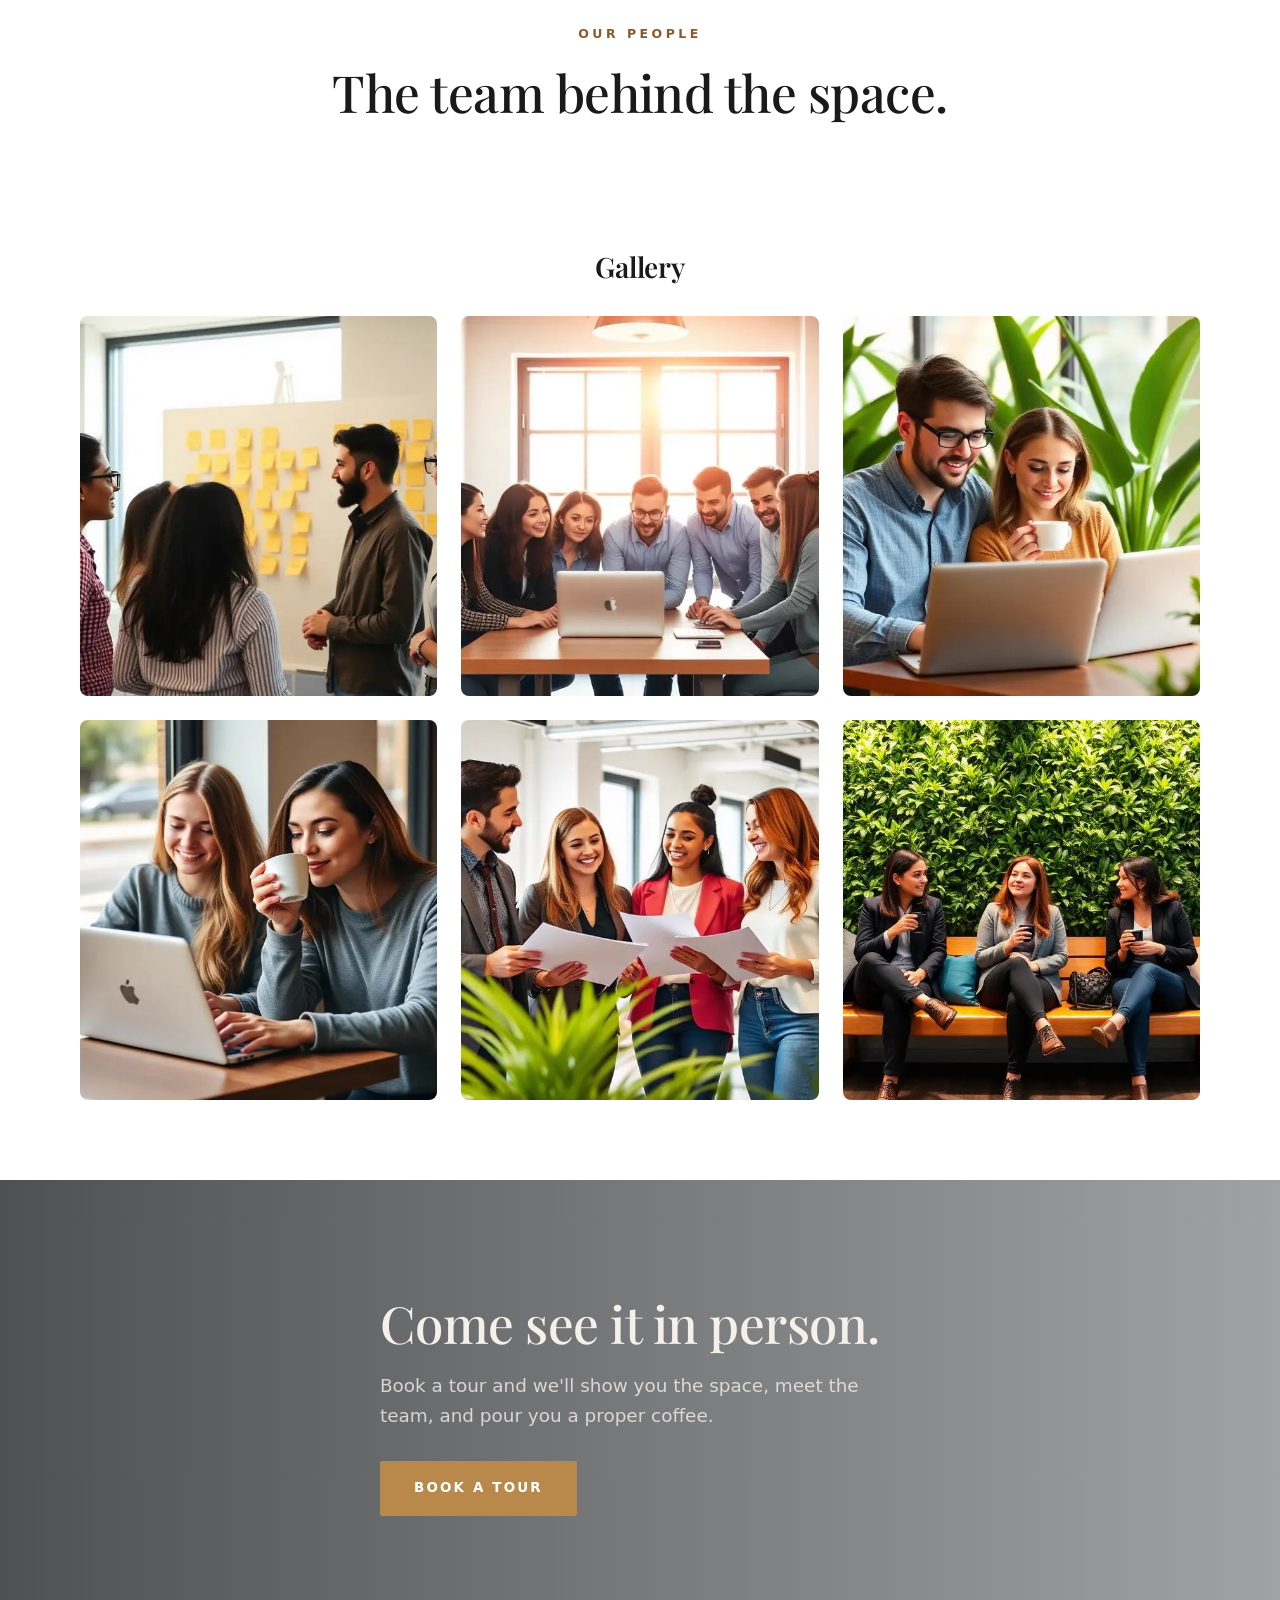
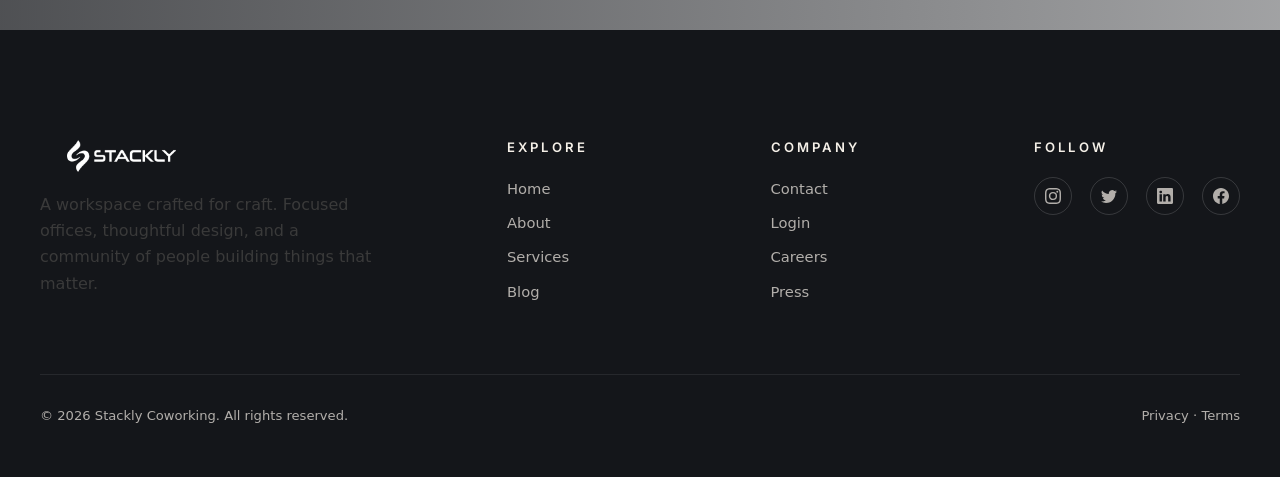
==== commit 57f8e608: "adding profile and resolve css" ====
--- a/index.html
+++ b/index.html
@@ -163,7 +163,7 @@
 <body>
 
 <nav class="nav dark">
-  <a href="index.html" class="nav-logo"><img src="./images/logo-dark.webp" alt="STACKLY Logo" class="nav-logo-img" /></a>
+  <a href="index.html" class="nav-logo"><img src="./images/logo-dark (1).webp" alt="STACKLY Logo" class="nav-logo-img" /></a>
   <ul class="nav-menu">
     <li><a href="index.html" class="active">Home</a></li>
     <li><a href="about.html">About</a></li>
@@ -213,8 +213,8 @@
         </p>
 
         <div class="hero-actions">
-            <a href="#" class="btn btn-primary">Book a Tour</a>
-            <a href="#" class="btn btn-outline">Our Story</a>
+            <a href="404.html" class="btn btn-primary">Book a Tour</a>
+            <a href="404.html" class="btn btn-outline">Our Story</a>
         </div>
     </div>
 
@@ -285,7 +285,7 @@
       <div class="eyebrow">Amenities</div>
       <h2>Small details. Big difference.</h2>
       <p class="lead" style="margin-top:20px;">Barista-made espresso, cold brew on tap, curated snacks, wellness rooms, showers, phone booths, printing, mail — the things that quietly disappear when they just work.</p>
-      <a href="/services.html" class="btn btn-dark" style="margin-top:30px;">Explore Amenities</a>
+      <a href="404.html" class="btn btn-dark" style="margin-top:30px;">Explore Amenities</a>
     </div>
   </div>
 </section>
@@ -466,7 +466,7 @@
         <h4>Company</h4>
         <ul>
           <li><a href="contact.html">Contact</a></li>
-          <li><a href="login.html">Members Login</a></li>
+          <li><a href="login.html">Login</a></li>
           <li><a href="404.html">Careers</a></li>
           <li><a href="404.html">Press</a></li>
         </ul>
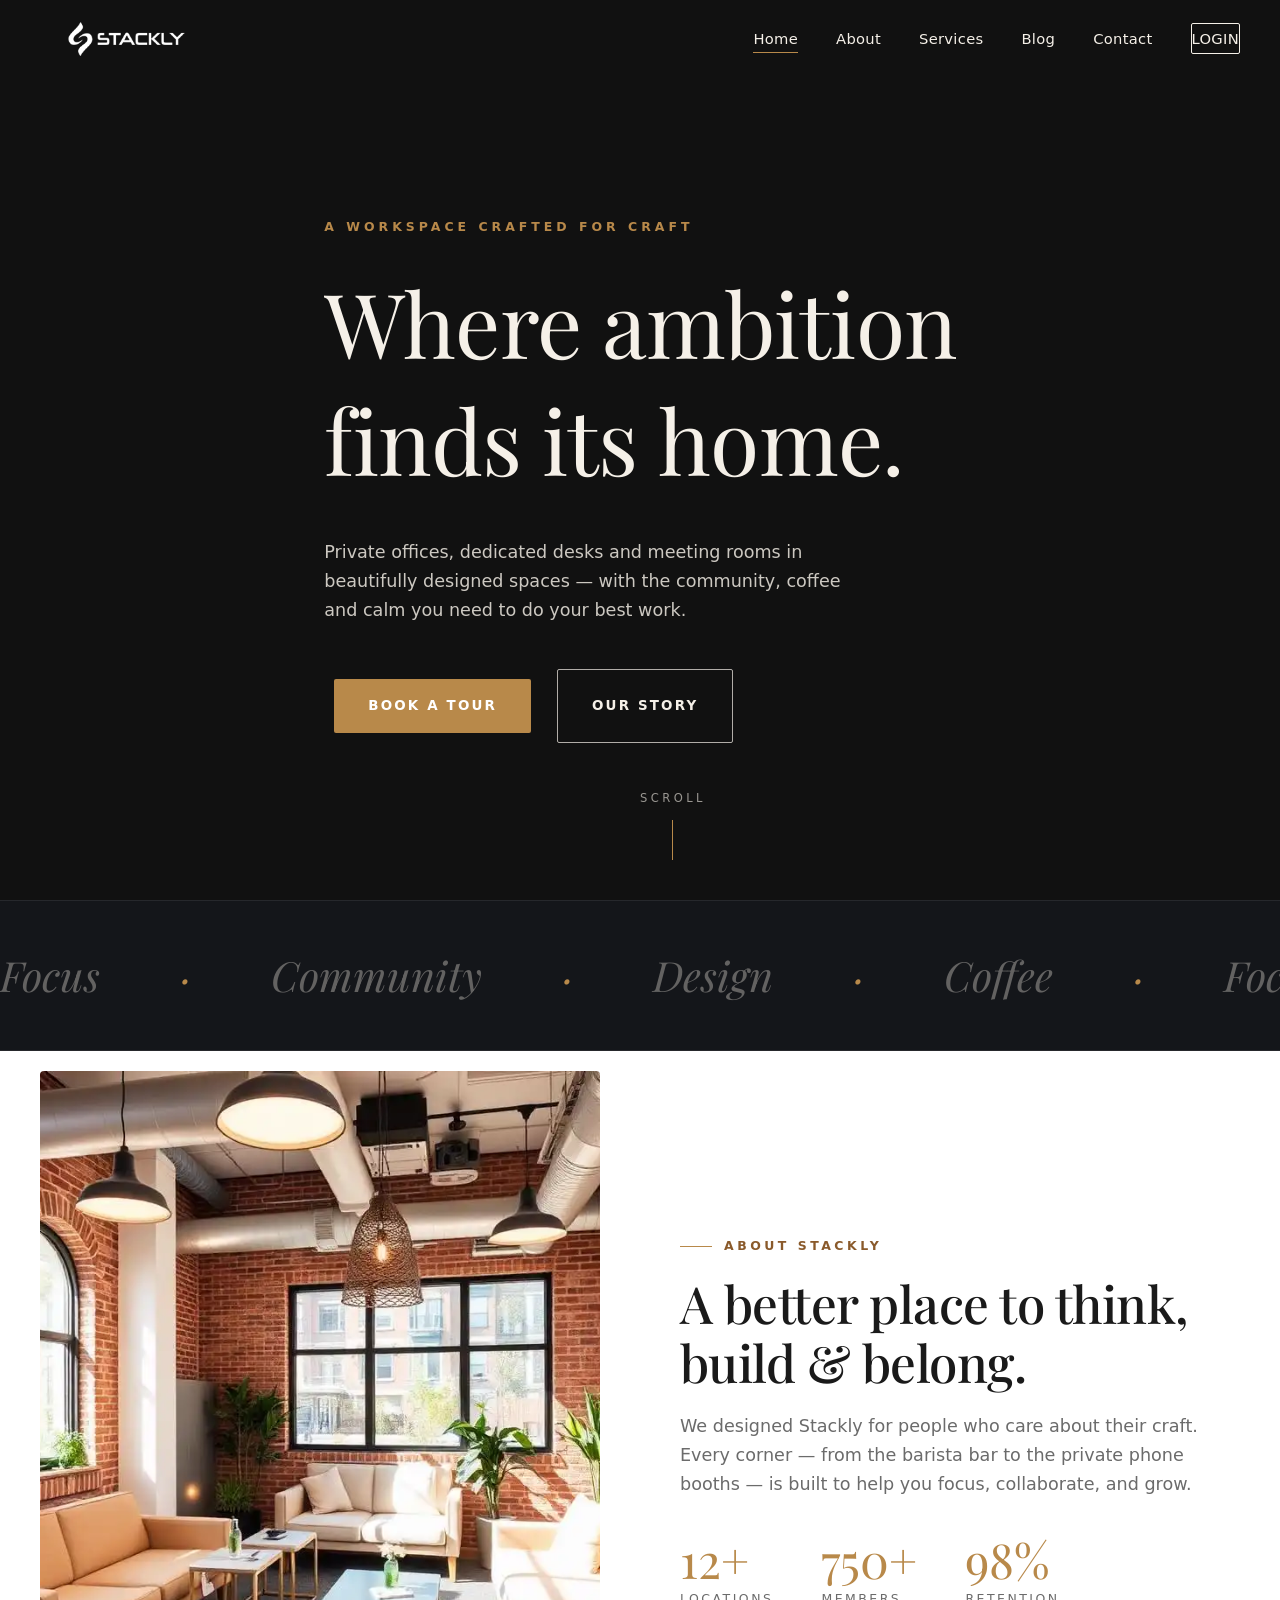
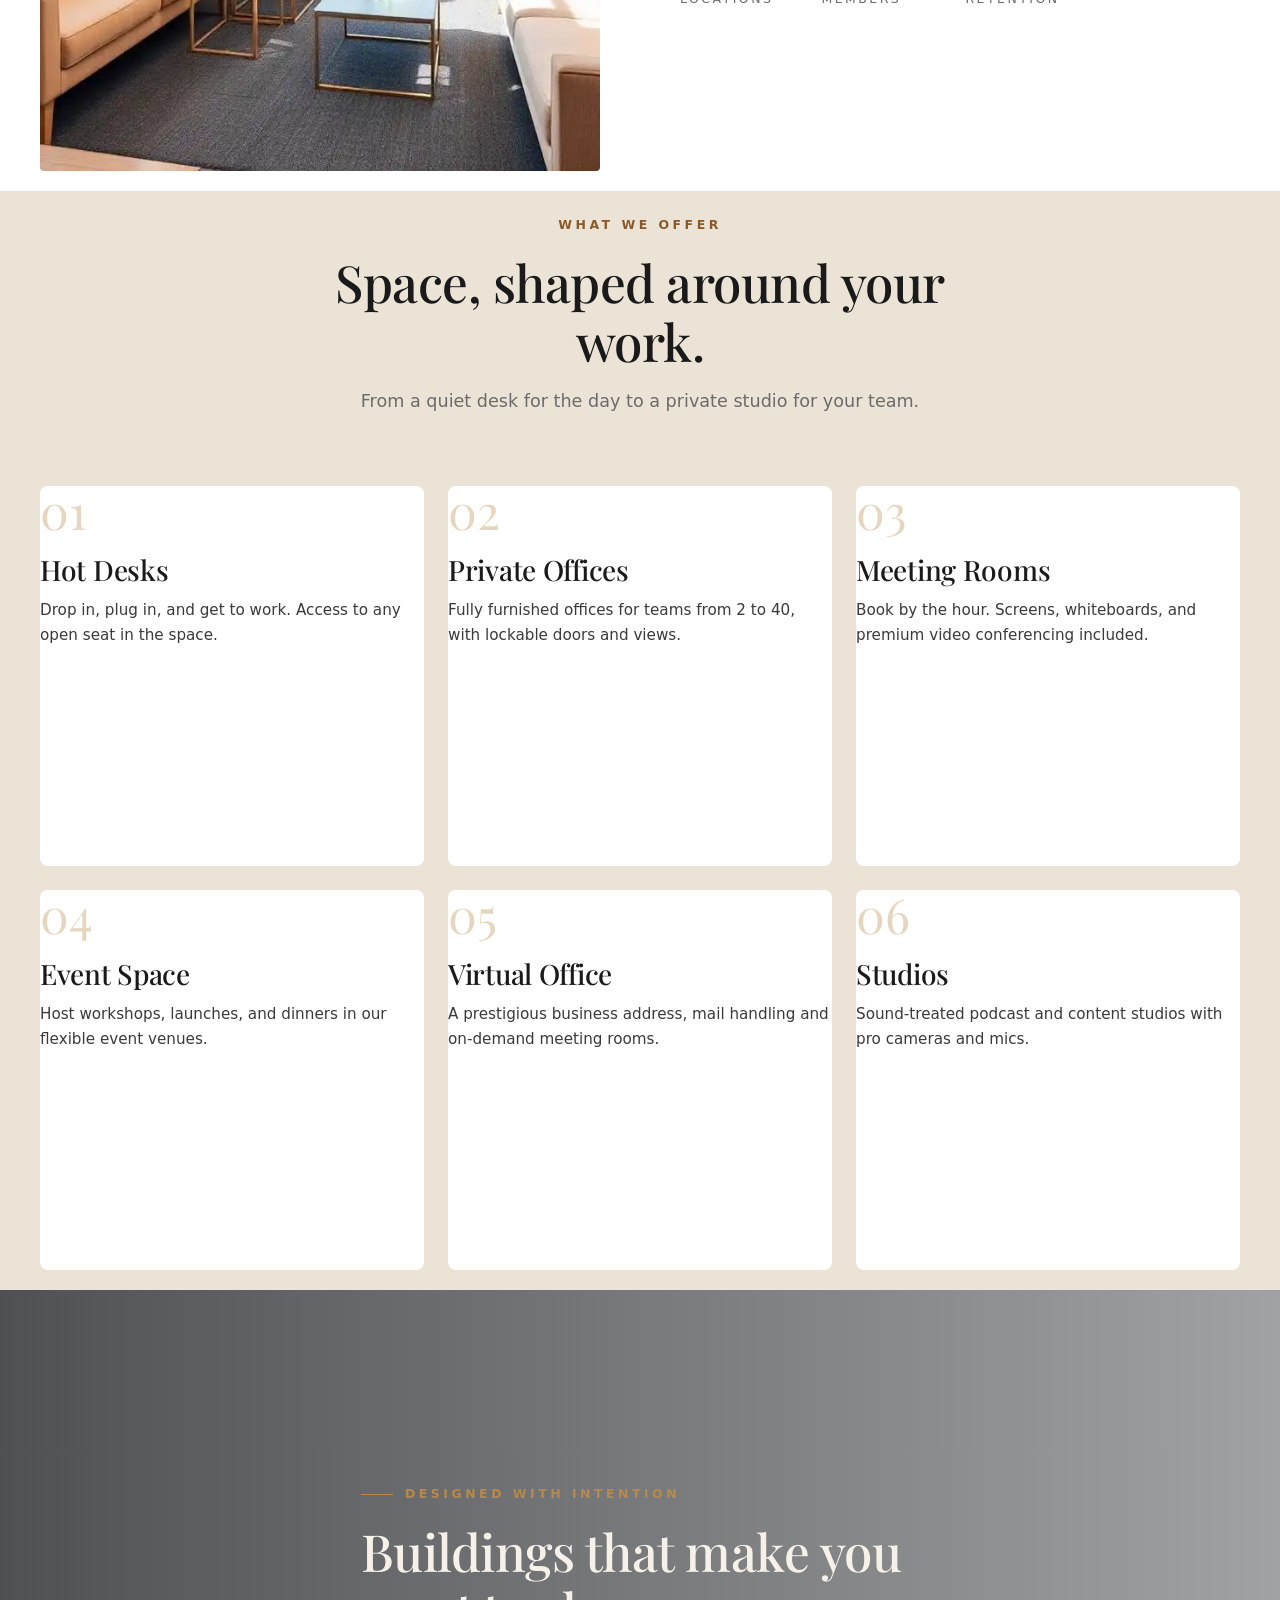
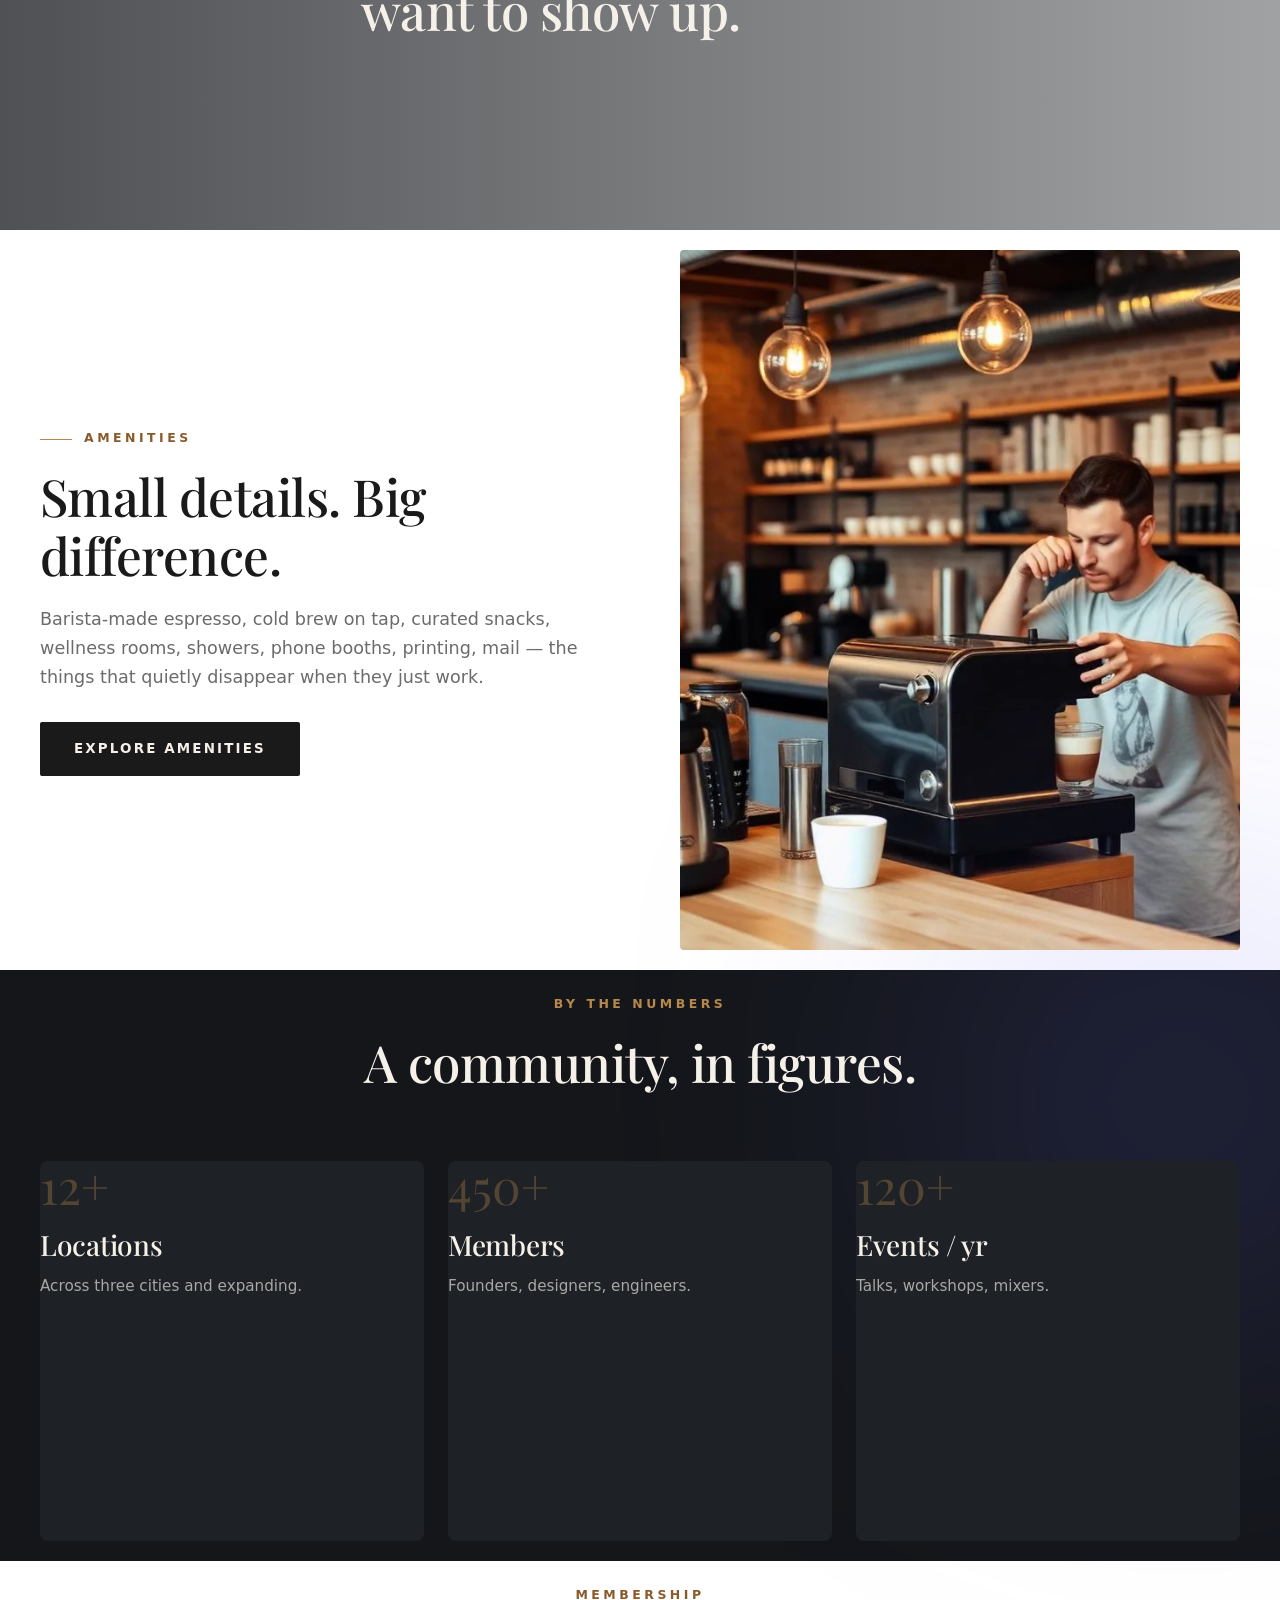
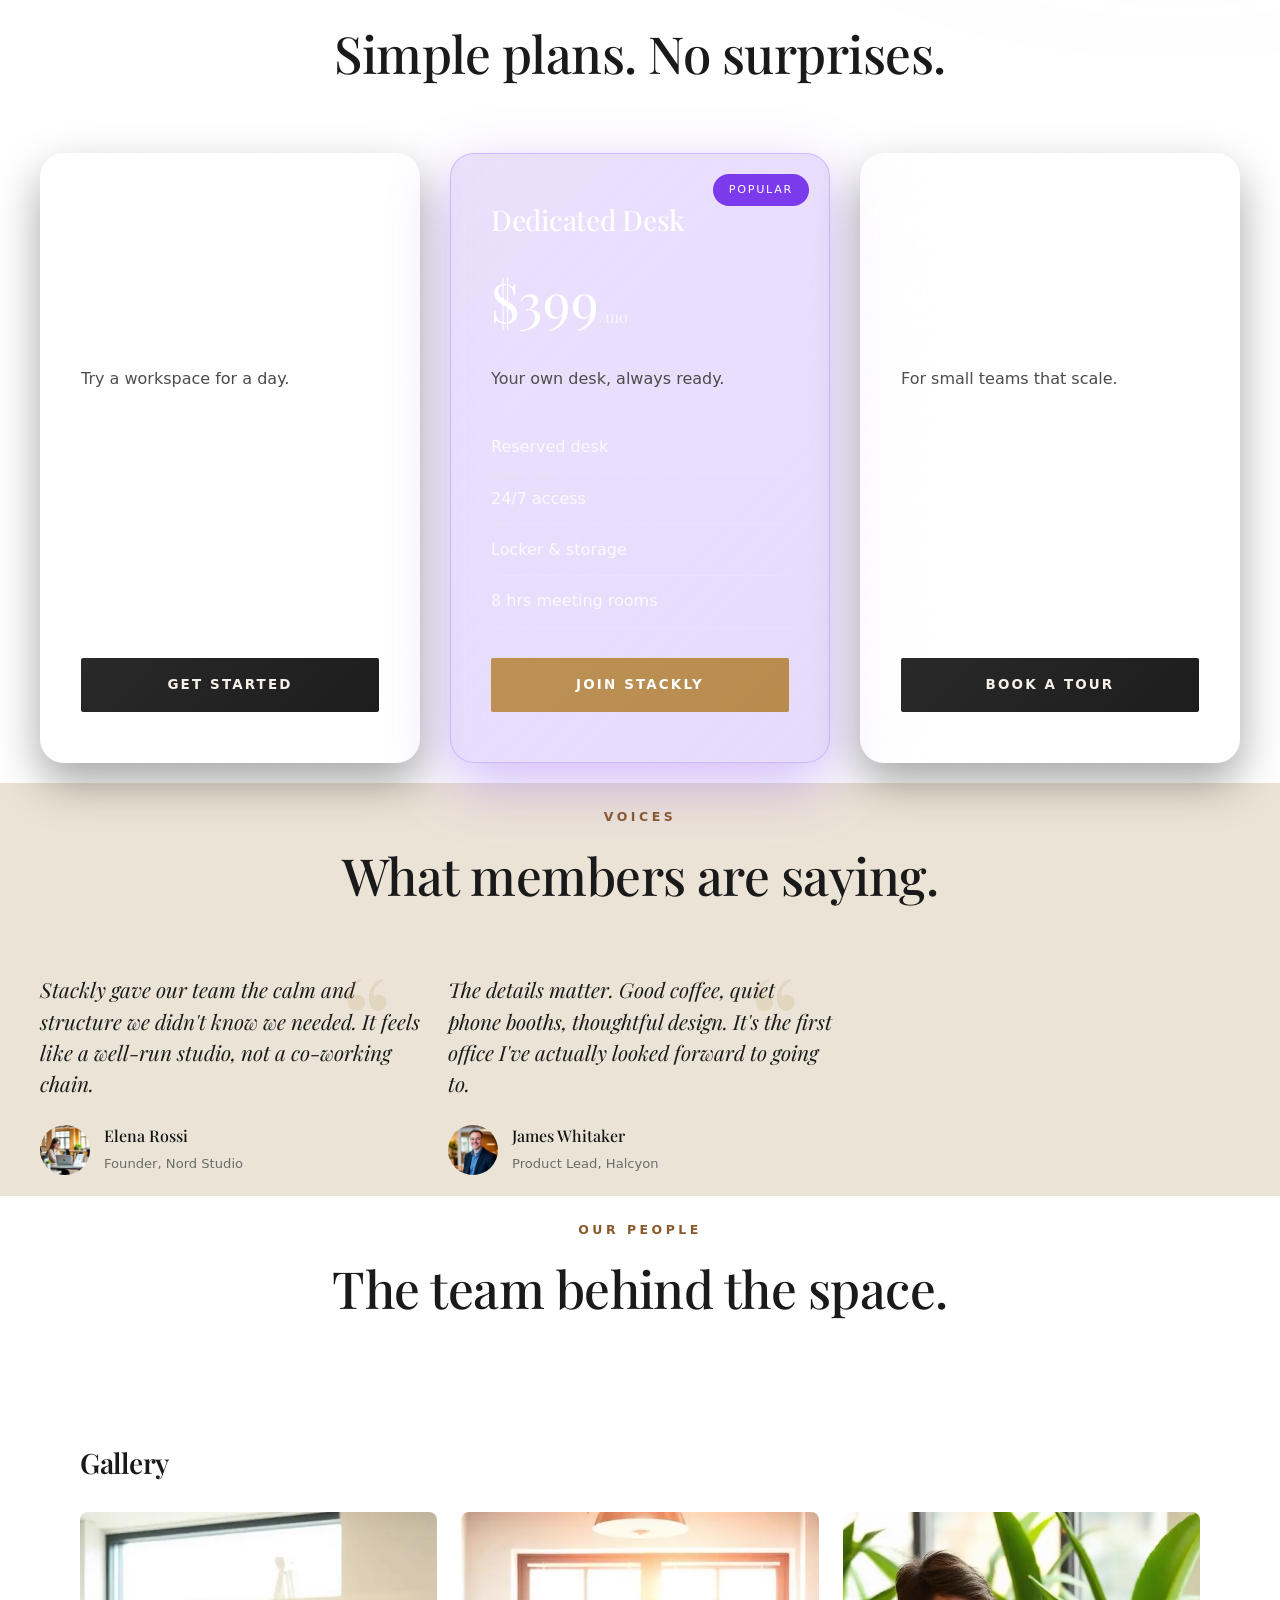
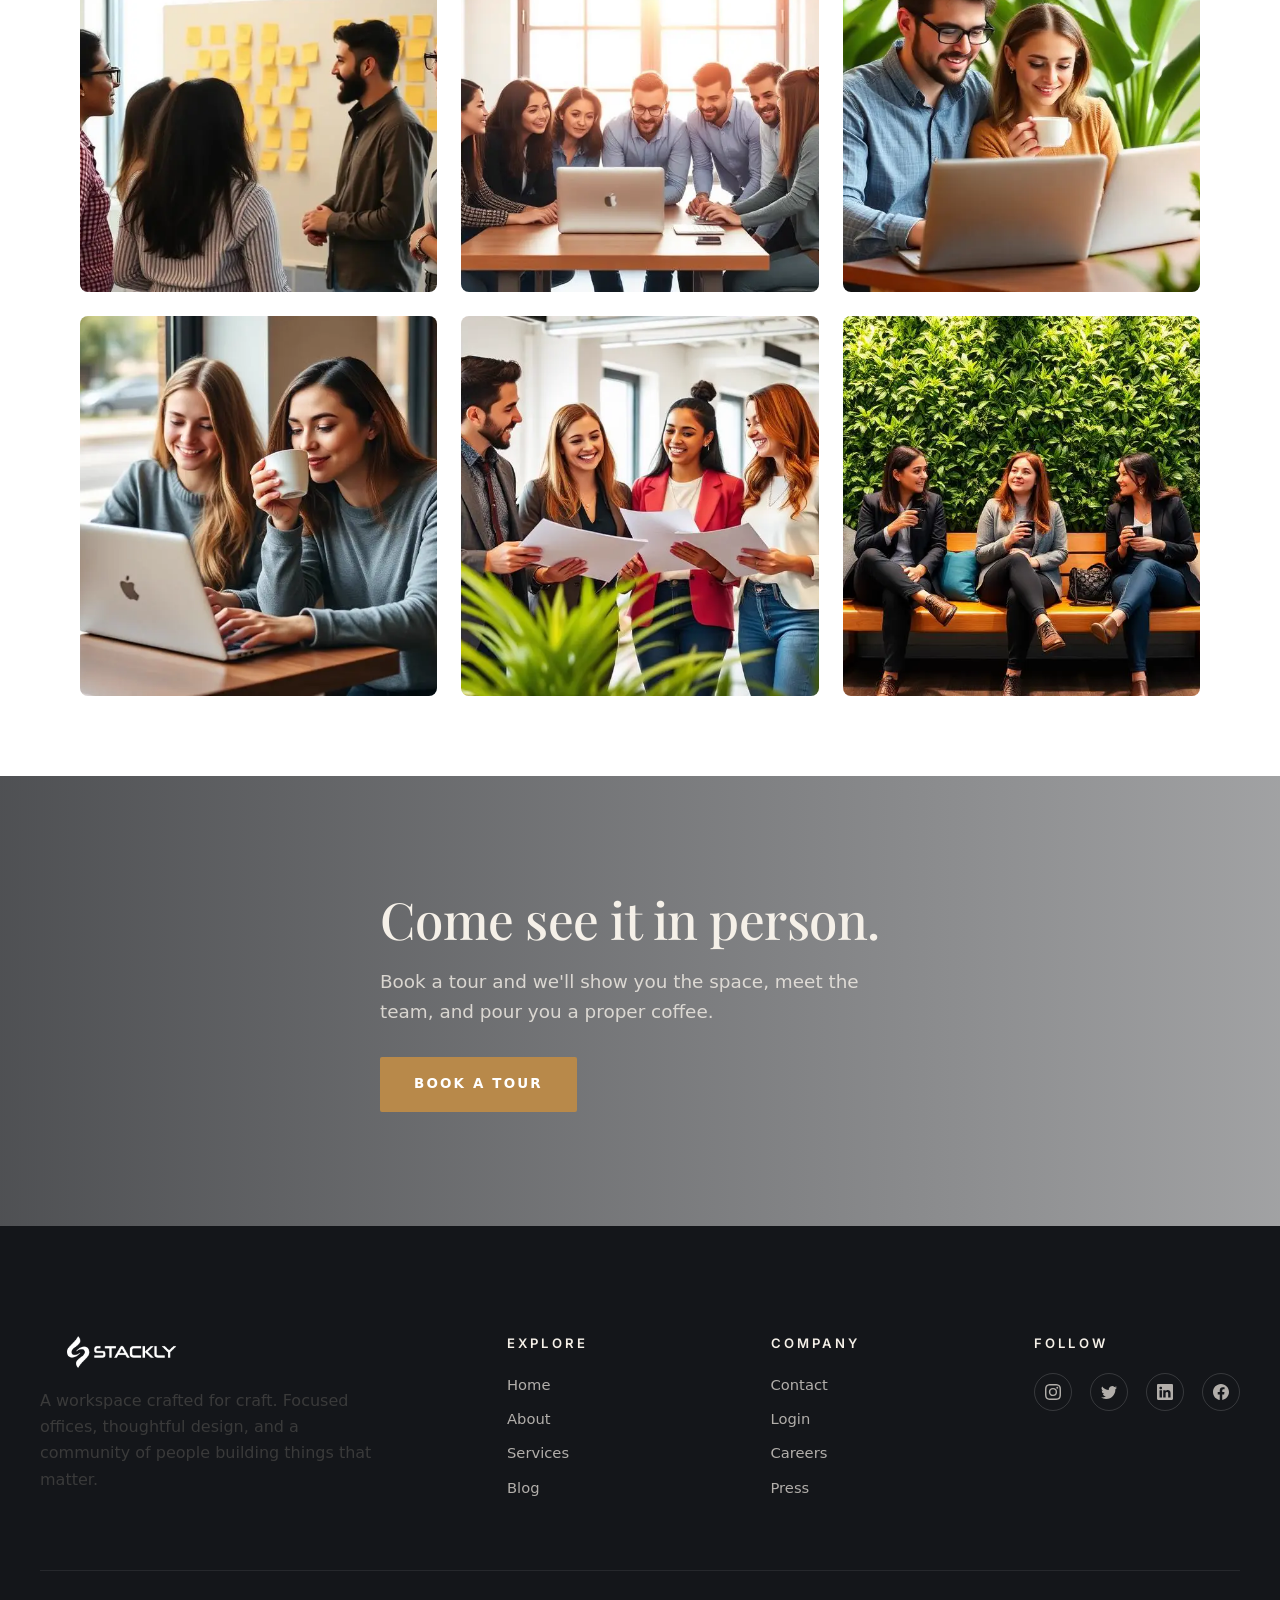
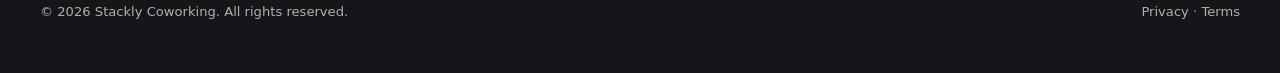
==== commit e54bc8e5: "added margin for index" ====
--- a/index.html
+++ b/index.html
@@ -30,7 +30,7 @@
 
 
 
-  h1 { text-align: center; font-size: 28px; font-weight: 600; margin-bottom: 32px; }
+  h1 { text-align: left; font-size: 28px; font-weight: 600; margin-bottom: 32px; }
 
   .grid {
     display: grid;
@@ -213,7 +213,7 @@
         </p>
 
         <div class="hero-actions">
-            <a href="404.html" class="btn btn-primary">Book a Tour</a>
+            <a href="404.html" class="btn btn-primary" style="margin: 10px;">Book a Tour</a>
             <a href="404.html" class="btn btn-outline">Our Story</a>
         </div>
     </div>
@@ -301,7 +301,7 @@
       <div class="card reveal delay-1"><div class="card-num"><span data-count="12" data-suffix="+">0</span></div><h3>Locations</h3><p>Across three cities and expanding.</p></div>
       <div class="card reveal delay-2"><div class="card-num"><span data-count="850" data-suffix="+">0</span></div><h3>Members</h3><p>Founders, designers, engineers.</p></div>
       <div class="card reveal delay-3"><div class="card-num"><span data-count="240" data-suffix="+">0</span></div><h3>Events / yr</h3><p>Talks, workshops, mixers.</p></div>
-      <div class="card reveal delay-4"><div class="card-num"><span data-count="24" data-suffix="/7">0</span></div><h3>Access</h3><p>Come and go on your schedule.</p></div>
+      <!-- <div class="card reveal delay-4"><div class="card-num"><span data-count="24" data-suffix="/7">0</span></div><h3>Access</h3><p>Come and go on your schedule.</p></div> -->
     </div>
   </div>
 </section>
@@ -321,7 +321,7 @@
         <ul>
           <li>Any open desk</li><li>Wi-Fi, coffee, tea</li><li>Community events</li><li>9am – 6pm access</li>
         </ul>
-        <a href="contact.html" class="btn btn-dark" style="width:100%; justify-content:center;">Get Started</a>
+        <a href="404.html" class="btn btn-dark" style="width:100%; justify-content:center;">Get Started</a>
       </div>
       <div class="price-card featured reveal delay-2">
         <span class="badge">Popular</span>
@@ -331,7 +331,7 @@
         <ul>
           <li>Reserved desk</li><li>24/7 access</li><li>Locker & storage</li><li>8 hrs meeting rooms</li>
         </ul>
-        <a href="contact.html" class="btn btn-primary" style="width:100%; justify-content:center;">Join Stackly</a>
+        <a href="404.html" class="btn btn-primary" style="width:100%; justify-content:center;">Join Stackly</a>
       </div>
       <div class="price-card reveal delay-3">
         <h3>Private Office</h3>
@@ -340,7 +340,7 @@
         <ul>
           <li>Private, lockable office</li><li>Fully furnished</li><li>Custom branding</li><li>Unlimited guests</li>
         </ul>
-        <a href="contact.html" class="btn btn-dark" style="width:100%; justify-content:center;">Book a Tour</a>
+        <a href="404.html" class="btn btn-dark" style="width:100%; justify-content:center;">Book a Tour</a>
       </div>
     </div>
   </div>
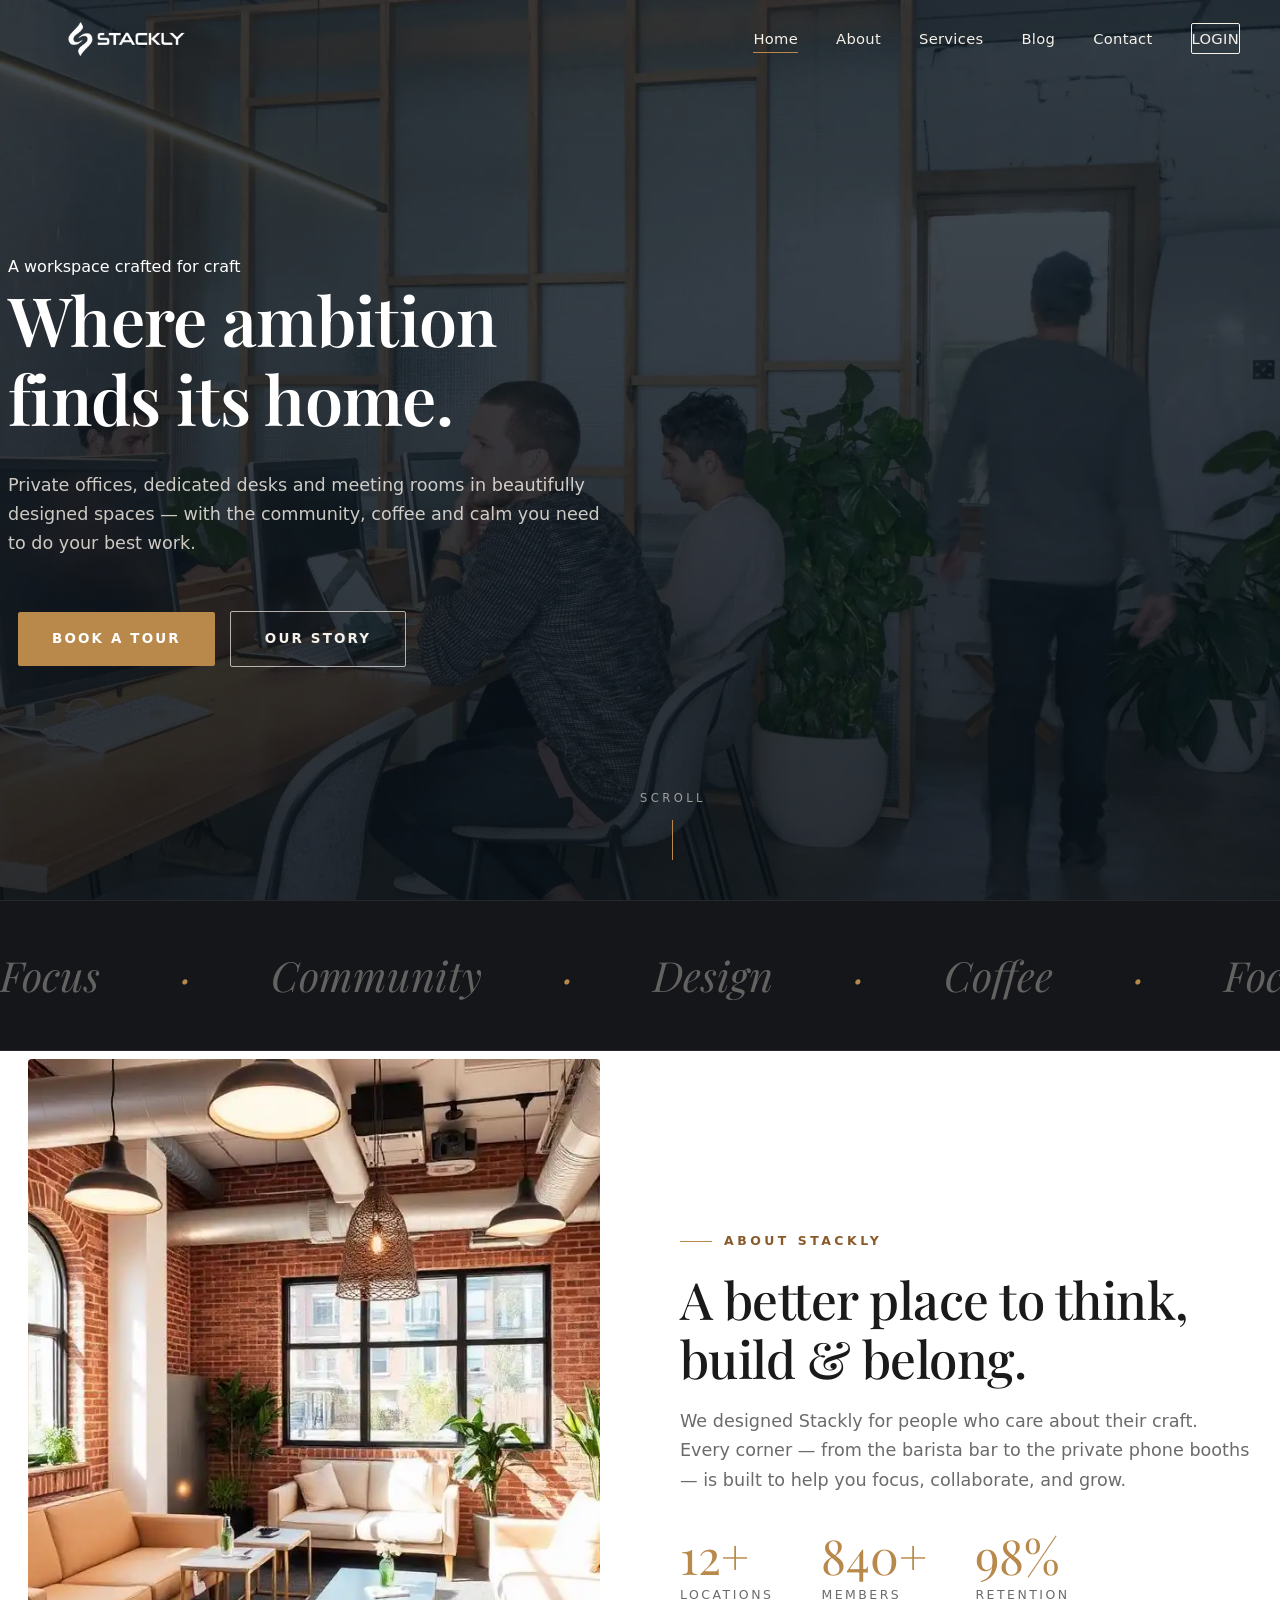
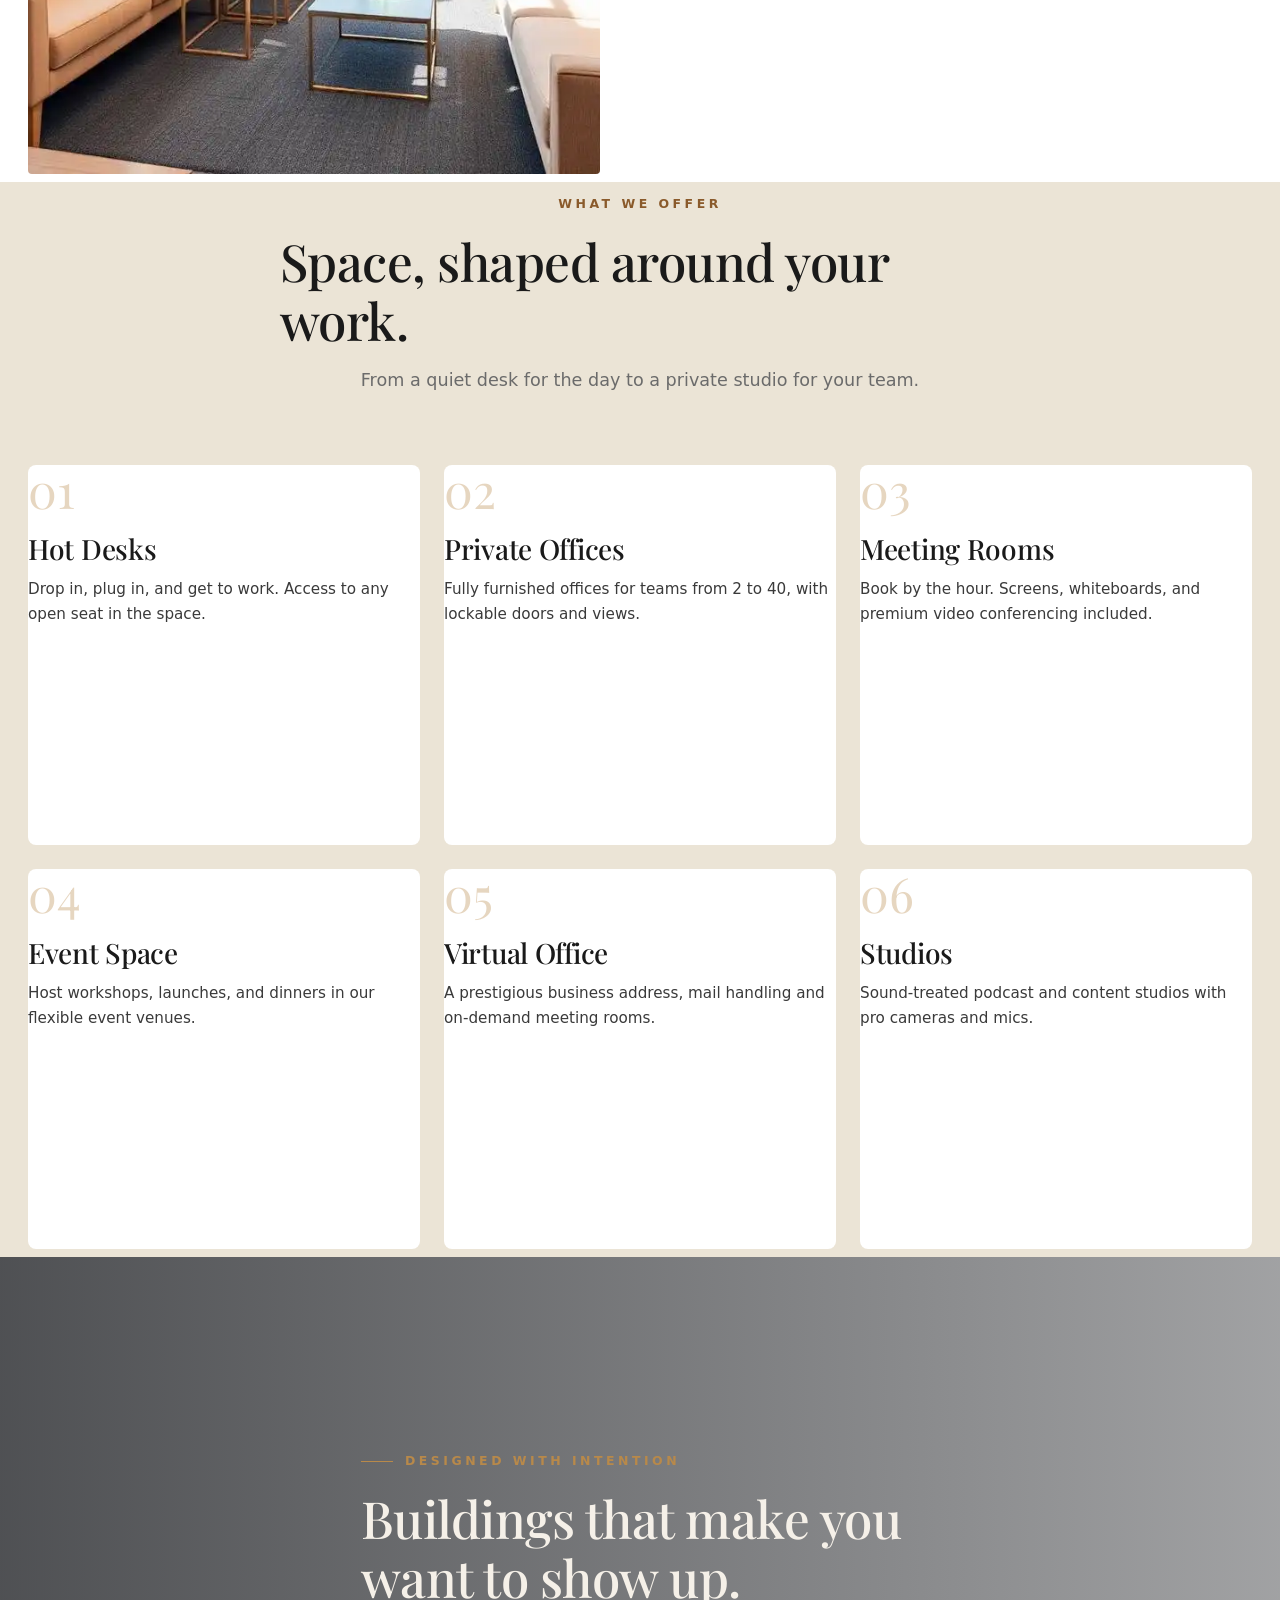
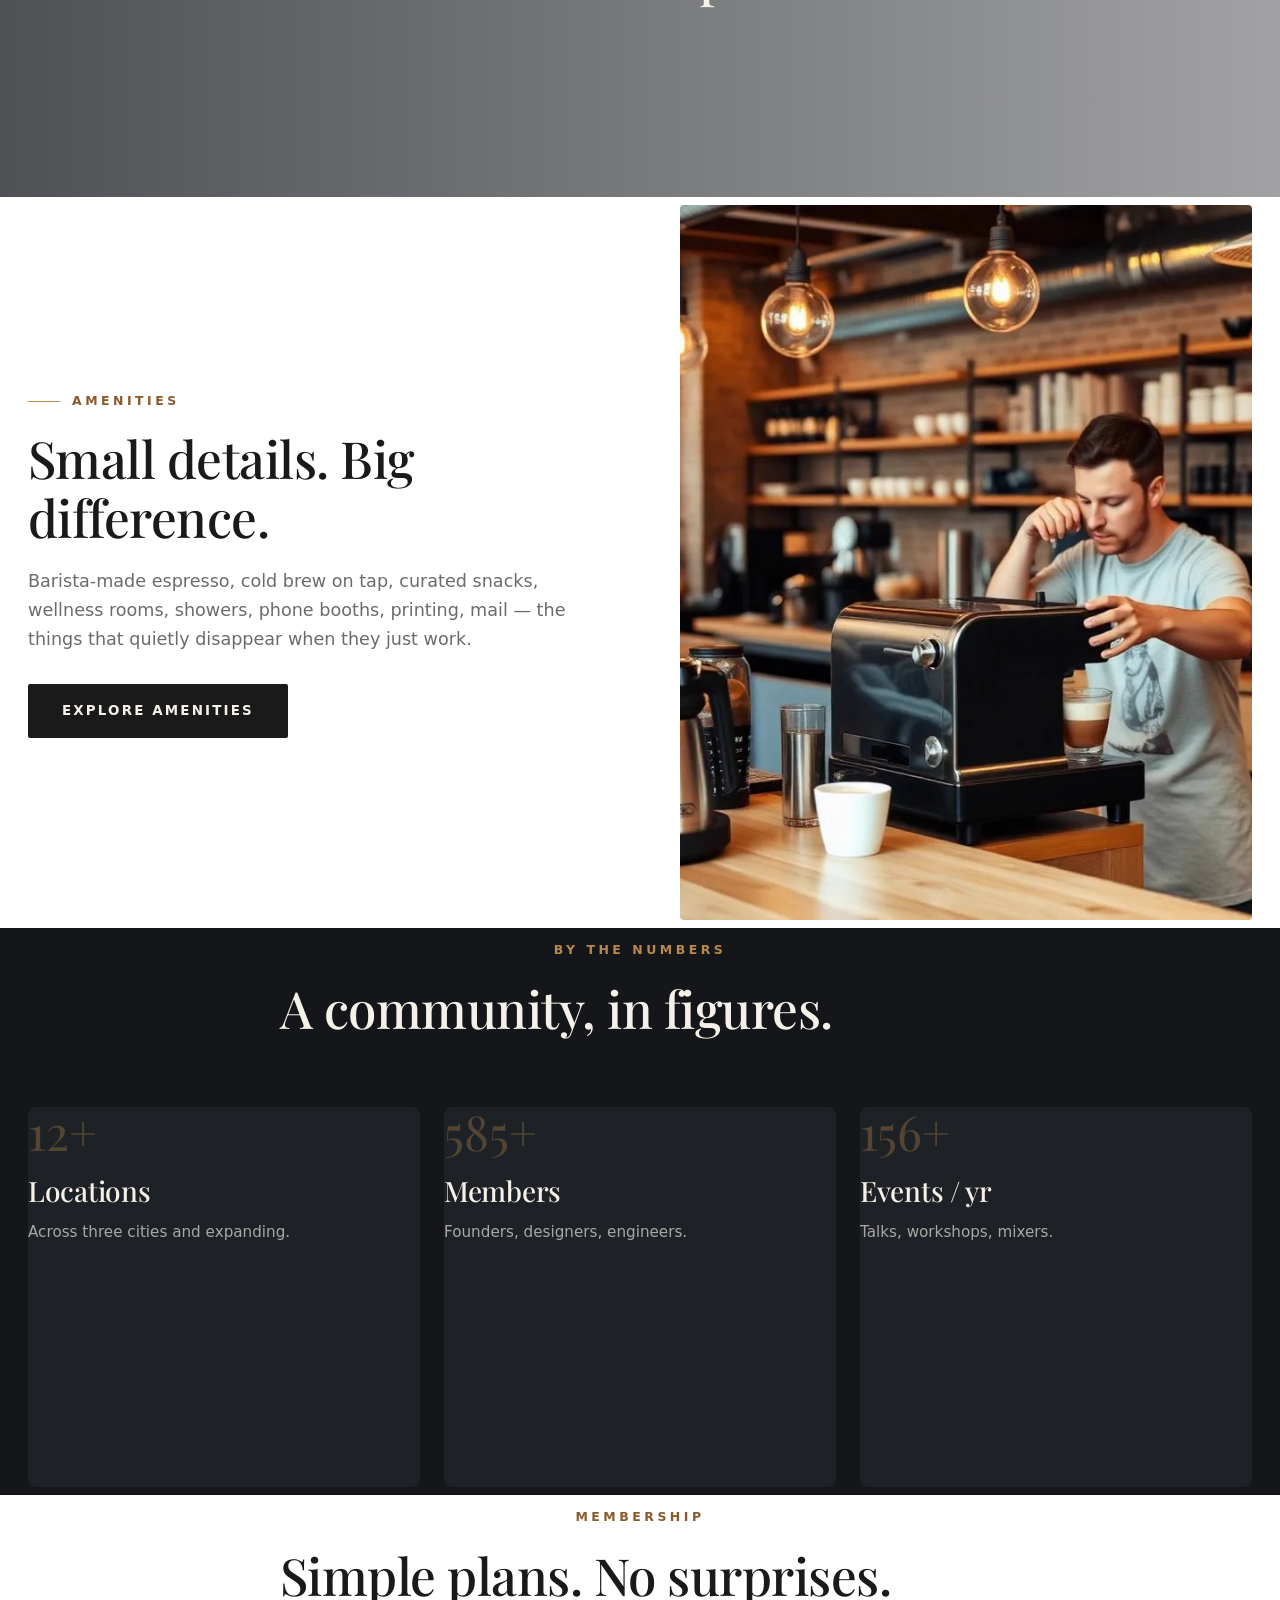
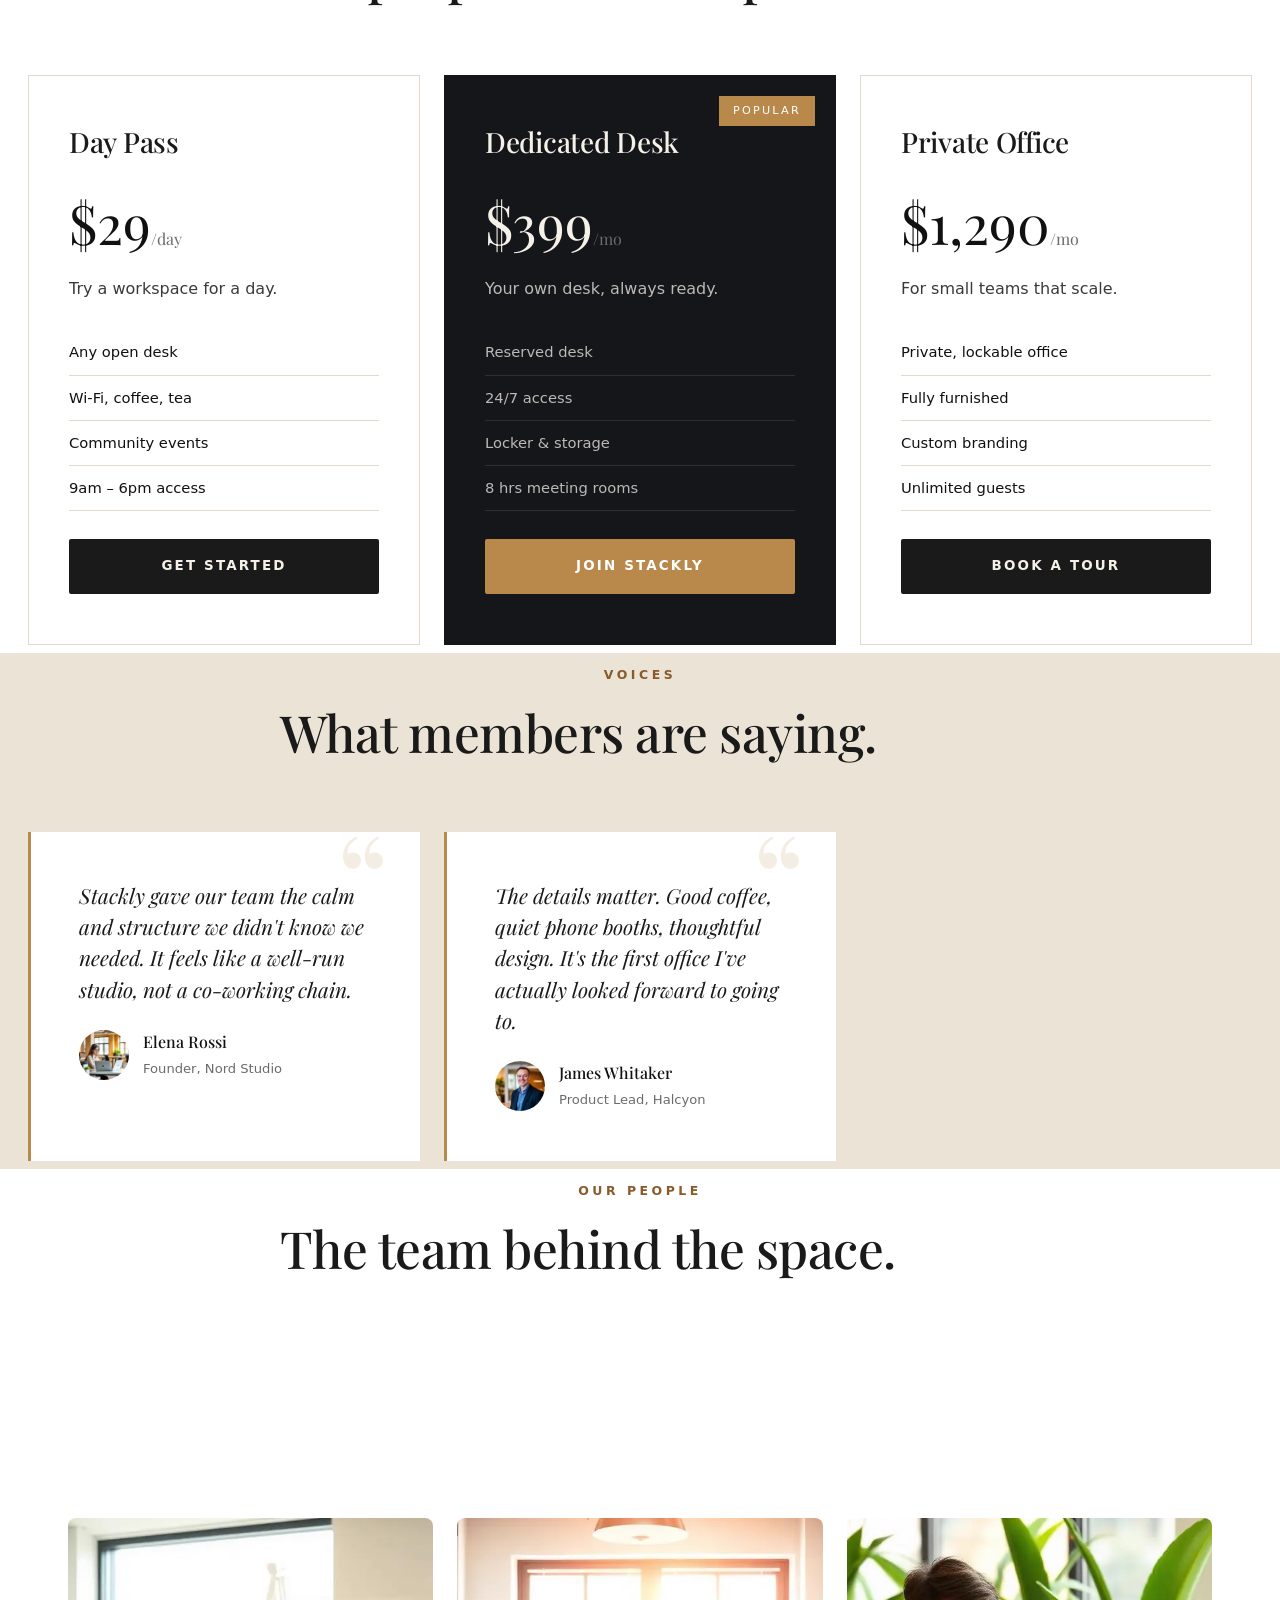
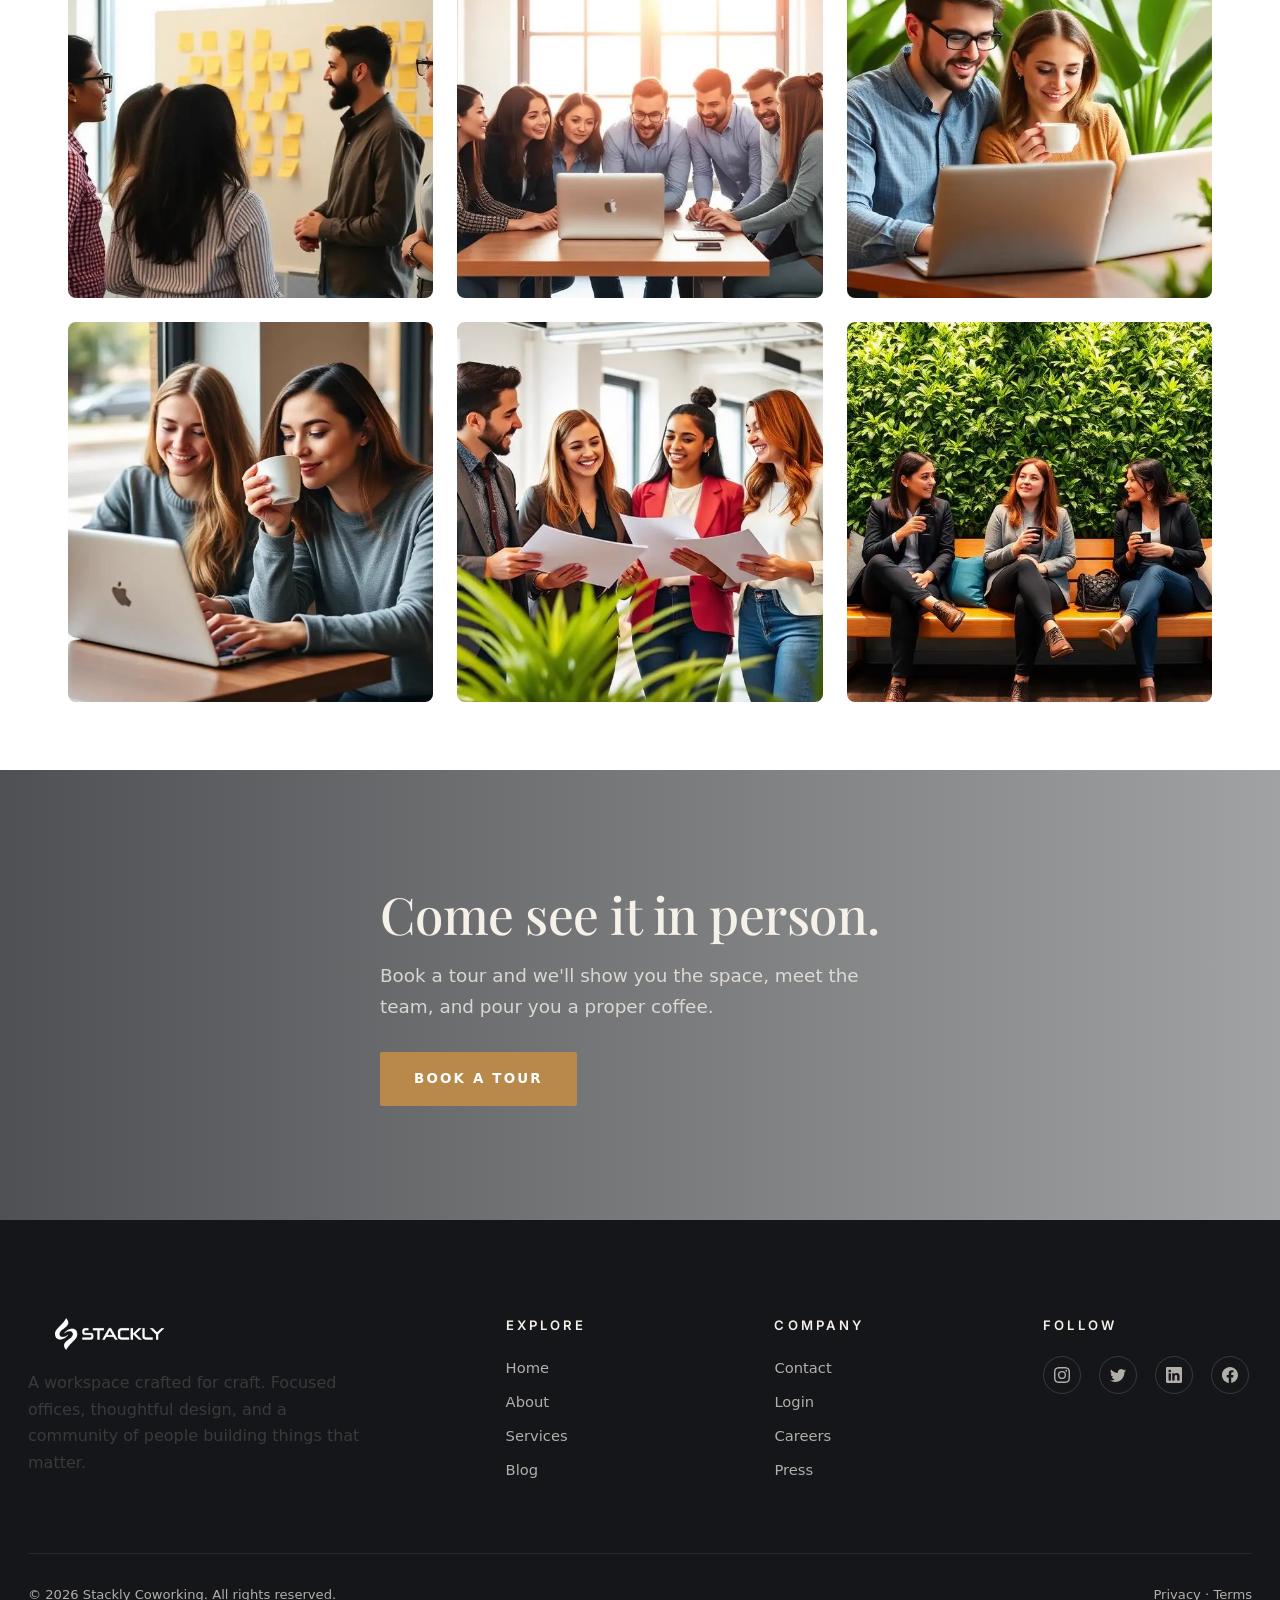
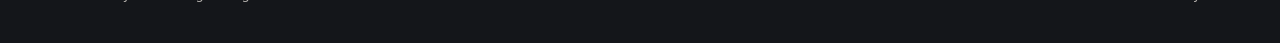
==== commit ef015431: "changes admin css breaks" ====
--- a/index.html
+++ b/index.html
@@ -30,7 +30,7 @@
 
 
 
-  h1 { text-align: left; font-size: 28px; font-weight: 600; margin-bottom: 32px; }
+  h1 { text-align: left; font-size: 68px; font-weight: 600; margin-bottom: 32px; color: #fff; }
 
   .grid {
     display: grid;
@@ -185,6 +185,7 @@
         <div class="hero-slide"
             style="background-image:url('./images/bg-img2.webp')"></div>
 
+
         <div class="hero-slide"
             style="background-image:url('./images/bg-img3.webp')"></div>
 
@@ -195,7 +196,7 @@
 
     </div>
 
-    <div class="container hero-inner">
+    <div style="margin-top: 30px;" class="container hero-inner">
         <div class="hero-eyebrow">A workspace crafted for craft</div>
 
         <h1>
--- a/css/style.css
+++ b/css/style.css
@@ -27,19 +27,31 @@
   color: var(--ink);
   background: var(--bg);
   line-height: 1.65;
-  overflow-x: hidden; 
-}
+  overflow-x: hidden;
+}
+
+/* Extra safety: some pages/styles can still create sub-pixel horizontal overflow. */
+html { overflow-x: hidden; }
+
 img { max-width: 100%; display: block; }
 a { color: inherit; text-decoration: none; transition: color .3s var(--easing); }
 button { font-family: inherit; cursor: pointer; border: none; background: none; }
 
-h1, h2, h3, h4 { font-family: var(--serif); font-weight: 500; line-height: 1.15; color: var(--ink); letter-spacing: -0.01em; }
+h1, h2, h3, h4 { font-family: var(--serif); text-align: left; font-weight: 500; line-height: 1.15; color: var(--ink); letter-spacing: -0.01em; }
 h1 { font-size: clamp(2.4rem, 6vw, 5rem); }
 h2 { font-size: clamp(1.8rem, 4vw, 3.2rem); }
 h3 { font-size: clamp(1.3rem, 2.2vw, 1.75rem); }
 p { color: var(--ink-2); }
 
-.container { max-width: 1240px; margin: 0 auto; padding: 20px; }
+.nav-logo-img{height:34px;width:auto;object-fit:contain;  filter:  brightness(2) invert(2);}
+
+
+.hero-sub {
+  max-width: 600px; color: rgba(245,240,232,.82); font-size: 1.1rem;
+  margin: 34px 0 44px; opacity: 0; animation: fadeUp .8s var(--easing) 1s forwards;
+}
+
+.container { max-width: 1240px; margin: 0 auto; padding: 8px; }
 .section { padding: 0px; position: relative; }
 .section.tight { padding: 70px 0; }
 .eyebrow {
@@ -83,13 +95,13 @@
 .nav.dark .nav-menu a { color: #f5f0e8; }
 .nav.scrolled .nav-menu a { color: var(--ink); }
 .nav-cta {
-  padding: 11px 26px; border: 1px solid var(--ink);
+  padding: 11px 0px; border: 1px solid var(--ink);
   color: var(--ink); font-size: .85rem; letter-spacing: .12em;
   text-transform: uppercase; font-weight: 600;
   transition: all .35s var(--easing); border-radius: 2px;
 }
 .nav-cta:hover { background: var(--ink); color: var(--bg); }
-.nav.dark .nav-cta { border-color: #f5f0e8; color: #f5f0e8 !important; }
+.nav.dark .nav-cta { border-color: #f5f0e8; color: #f5f0e8; }
 .nav.dark .nav-cta:hover { background: #f5f0e8; color: var(--ink); }
 .nav.scrolled .nav-cta { border-color: var(--ink); color: var(--ink); }
 .nav-toggle { display: none; width: 32px; height: 22px; position: relative; }
@@ -119,53 +131,113 @@
   .nav-toggle { display: block; z-index: 200; }
 }
 
-/* ---------- Hero ---------- */
-.hero {
-  min-height: 100vh; display: flex; align-items: center; position: relative;
-  color: #f5f0e8; overflow: hidden;
-}
-
-
-.hero-bg {
-  position: absolute; inset: 0; z-index: 0;
-  background-size: cover; background-position: center;
-  transform: scale(1.08);
-  animation: heroZoom 12s var(--easing) forwards;
-}
-.hero-bg::after {
-  content: ""; position: absolute; inset: 0;
-  background: linear-gradient(180deg, rgba(20,22,26,.55) 0%, rgba(20,22,26,.75) 100%);
-}
-@keyframes heroZoom { to { transform: scale(1); } }
-.hero-inner { position: relative; z-index: 2; padding-top: 80px; }
-.hero h1 {
-  color: #f5f0e8; font-size: clamp(2.6rem, 7vw, 6.2rem); font-weight: 400;
-  max-width: 12ch;
-}
-.hero h1 .word { display: inline-block; overflow: hidden; }
-.hero h1 .word > span {
-  display: inline-block; transform: translateY(105%);
-  animation: wordUp 1s var(--easing) forwards;
-}
-.hero h1 .word:nth-child(1) > span { animation-delay: .2s; }
-.hero h1 .word:nth-child(2) > span { animation-delay: .35s; }
-.hero h1 .word:nth-child(3) > span { animation-delay: .5s; }
-.hero h1 .word:nth-child(4) > span { animation-delay: .65s; }
-.hero h1 .word:nth-child(5) > span { animation-delay: .8s; }
-@keyframes wordUp { to { transform: translateY(0); } }
-.hero-eyebrow {
-  color: var(--accent); letter-spacing: .32em; text-transform: uppercase;
-  font-size: .78rem; font-weight: 600; margin-bottom: 32px;
-  opacity: 0; animation: fadeUp .8s var(--easing) .1s forwards;
-}
-.hero-sub {
-  max-width: 540px; color: rgba(245,240,232,.82); font-size: 1.1rem;
-  margin: 34px 0 44px; opacity: 0; animation: fadeUp .8s var(--easing) 1s forwards;
-}
-.hero-actions {
-  display: flex; gap: 16px; flex-wrap: wrap;
-  opacity: 0; animation: fadeUp .8s var(--easing) 1.2s forwards;
-}
+
+.hero{
+    position:relative;
+    min-height:100vh;
+    overflow:hidden;
+    display:flex;
+    align-items:center;
+    color:#fff;
+}
+
+.hero-carousel{
+    position:absolute;
+    inset:0;
+    overflow:hidden;
+    z-index:0;
+}
+
+.hero-slide{
+    position:absolute;
+    inset:0;
+    background-size:cover;
+    background-position:center;
+    opacity:0;
+    transform:scale(1.08);
+    transition:opacity 1.5s ease, transform 8s ease;
+}
+
+.hero-slide.active{
+    opacity:1;
+    transform:scale(1);
+}
+
+.hero-slide::after{
+    content:"";
+    position:absolute;
+    inset:0;
+    background:linear-gradient(
+        rgba(0,0,0,.45),
+        rgba(0,0,0,.65)
+    );
+}
+
+/* GRID */
+
+.grid-overlay{
+    position:absolute;
+    inset:0;
+    display:grid;
+    grid-template-columns:repeat(16,1fr);
+    grid-template-rows:repeat(9,1fr);
+    pointer-events:none;
+    z-index:5;
+}
+
+.grid-box{
+    background:#111;
+    opacity:0;
+    transform:scale(1);
+    transition:
+        opacity .7s ease,
+        transform .7s ease;
+}
+
+/* .grid-box{
+    background:#000;
+    opacity:0;
+    transition:opacity .5s;
+} */
+
+.grid-box.show{
+    opacity:1;
+}
+
+.grid-box.hide{
+    opacity:0;
+}
+
+.grid-box.hide{
+    opacity:0;
+    transform:scale(.2);
+}
+
+.hero-inner{
+    position:relative;
+    z-index:10;
+    margin: 0px;
+}
+
+@media(max-width:992px){
+
+.grid-overlay{
+    grid-template-columns:repeat(12,1fr);
+    grid-template-rows:repeat(7,1fr);
+}
+
+}
+
+@media(max-width:768px){
+
+.grid-overlay{
+    grid-template-columns:repeat(8,1fr);
+    grid-template-rows:repeat(6,1fr);
+}
+
+}
+
+
 @keyframes fadeUp { from { opacity: 0; transform: translateY(24px); } to { opacity: 1; transform: translateY(0); } }
 
 .btn {
@@ -242,7 +314,7 @@
   opacity: .35; line-height: 1; margin-bottom: 20px;
 }
 .card-icon {
-  width: 60px; height: 60px;  background: var(--bg-alt);
+  width: 60px; height: 60px; border-radius: 50%; background: var(--bg-alt);
   display: grid; place-items: center; margin-bottom: 24px;
   font-size: 1.6rem; color: var(--accent-2);
   transition: all .5s var(--easing);
@@ -271,98 +343,6 @@
 .stat-num { font-family: var(--serif); font-size: 3rem; color: var(--accent); line-height: 1; }
 .stat-label { font-size: .78rem; letter-spacing: .2em; text-transform: uppercase; color: var(--muted); margin-top: 6px; }
 
-
-.hero{
-    position:relative;
-    min-height:100vh;
-    overflow:hidden;
-    display:flex;
-    align-items:center;
-    color:#fff;
-}
-
-.hero-carousel{
-    position:absolute;
-    inset:0;
-    overflow:hidden;
-    z-index:0;
-}
-
-.hero-slide{
-    position:absolute;
-    inset:0;
-    background-size:cover;
-    background-position:center;
-    opacity:0;
-    transform:scale(1.08);
-    transition:opacity 1.5s ease, transform 8s ease;
-}
-
-.hero-slide.active{
-    opacity:1;
-    transform:scale(1);
-}
-
-.hero-slide::after{
-    content:"";
-    position:absolute;
-    inset:0;
-    background:linear-gradient(
-        rgba(0,0,0,.45),
-        rgba(0,0,0,.65)
-    );
-}
-
-/* GRID */
-
-.grid-overlay{
-    position:absolute;
-    inset:0;
-    display:grid;
-    grid-template-columns:repeat(16,1fr);
-    grid-template-rows:repeat(9,1fr);
-    pointer-events:none;
-    z-index:5;
-}
-
-.grid-box{
-    background:#111;
-    opacity:1;
-    transform:scale(1);
-    transition:
-        opacity .7s ease,
-        transform .7s ease;
-}
-
-.grid-box.hide{
-    opacity:0;
-    transform:scale(.2);
-}
-
-.hero-inner{
-    position:relative;
-    z-index:10;
-}
-
-@media(max-width:992px){
-
-.grid-overlay{
-    grid-template-columns:repeat(12,1fr);
-    grid-template-rows:repeat(7,1fr);
-}
-
-}
-
-@media(max-width:768px){
-
-.grid-overlay{
-    grid-template-columns:repeat(8,1fr);
-    grid-template-rows:repeat(6,1fr);
-}
-
-}
-
-
 /* ---------- Marquee ---------- */
 .marquee {
   padding: 40px 0; background: var(--dark); color: #f5f0e8; overflow: hidden;
@@ -405,7 +385,7 @@
 /* ---------- Pricing ---------- */
 .pricing-grid { display: grid; grid-template-columns: repeat(3, 1fr); gap: 24px; }
 @media (max-width: 900px) { .pricing-grid { grid-template-columns: 1fr; } }
-/* .price-card {
+.price-card {
   background: #fff; padding: 50px 40px; border: 1px solid var(--line);
   transition: all .4s var(--easing); position: relative;
 }
@@ -421,237 +401,11 @@
 .price small { font-size: 1rem; color: var(--muted); }
 .price-card ul { list-style: none; margin: 28px 0; }
 .price-card li { padding: 10px 0; border-bottom: 1px solid var(--line); font-size: .92rem; }
-.price-card.featured li { border-color: rgba(255,255,255,.1); } */
-
-/* Pricing Section */
-
-
-/* =========================
-   Responsive Pricing
-========================= */
-
-/* Tablet */
-@media (max-width: 992px) {
-
-    .pricing-grid{
-        grid-template-columns: repeat(2,1fr);
-        gap: 24px;
-    }
-
-    .price-card{
-        padding: 40px 30px;
-    }
-
-    .price{
-        font-size: 3rem;
-    }
-}
-
-/* Mobile */
-@media (max-width: 768px){
-
-    .pricing-grid{
-        grid-template-columns: 1fr;
-        gap: 20px;
-    }
-
-    .price-card{
-        padding: 35px 25px;
-        border-radius: 20px;
-    }
-
-    .price-card h3{
-        font-size: 1.5rem;
-    }
-
-    .price{
-        font-size: 2.6rem;
-    }
-
-    .price small{
-        font-size: .95rem;
-    }
-
-    .price-card li{
-        font-size: .95rem;
-        padding: 10px 0;
-    }
-
-    .price-card .badge{
-        top: 15px;
-        right: 15px;
-        padding: 6px 12px;
-        font-size: .65rem;
-    }
-
-    .price-card .btn{
-        width: 100%;
-    }
-}
-
-/* Small Mobile */
-@media (max-width: 480px){
-
-    .container{
-        padding: 0 20px;
-    }
-
-    .pricing-grid{
-        gap: 16px;
-    }
-
-    .price-card{
-        padding: 28px 20px;
-    }
-
-    .price-card h3{
-        font-size: 1.3rem;
-    }
-
-    .price{
-        font-size: 2.2rem;
-    }
-
-    .price-card li{
-        font-size: .9rem;
-    }
-
-    .price-card .badge{
-        font-size: .6rem;
-        padding: 5px 10px;
-    }
-}
-
-
-/* .dark-sec{
-    background: linear-gradient(135deg, #0f172a 0%, #111827 50%, #1e293b 100%);
-    position: relative;
-    overflow: hidden;
-}
-
-/* Optional glowing background */
-.dark-sec::before{
-    content: "";
-    position: absolute;
-    width: 500px;
-    height: 500px;
-    background: rgba(99,102,241,.18);
-    filter: blur(140px);
-    border-radius: 50%;
-    top: -120px;
-    right: -150px;
-}
-
-.pricing-grid{
-    display: grid;
-    grid-template-columns: repeat(auto-fit, minmax(300px,1fr));
-    gap: 30px;
-    position: relative;
-    z-index: 2;
-}
-
-/* Glass Card */
-.price-card{
-    position: relative;
-    padding: 50px 40px;
-    border-radius: 24px;
-
-    background: rgba(255,255,255,.08);
-    border: 1px solid rgba(255,255,255,.15);
-
-    backdrop-filter: blur(20px);
-    -webkit-backdrop-filter: blur(20px);
-
-    box-shadow: 0 10px 40px rgba(0,0,0,.25);
-
-    transition: .4s ease;
-    overflow: hidden;
-}
-
-/* Glass shine */
-.price-card::before{
-    content: "";
-    position: absolute;
-    inset: 0;
-    background: linear-gradient(
-        135deg,
-        rgba(255,255,255,.15),
-        rgba(255,255,255,0)
-    );
-    pointer-events: none;
-}
-
-.price-card:hover{
-    transform: translateY(-10px);
-    border-color: rgba(255,255,255,.35);
-    box-shadow: 0 20px 50px rgba(0,0,0,.35);
-}
-
-/* Featured Card */
-.price-card.featured{
-    background: rgba(124,58,237,.18);
-    border: 1px solid rgba(167,139,250,.4);
-    box-shadow: 0 20px 60px rgba(124,58,237,.35);
-}
-
-.price-card{
-    background: rgba(255,255,255,.06);
-    backdrop-filter: blur(30px) saturate(180%);
-    -webkit-backdrop-filter: blur(30px) saturate(180%);
-    border: 1px solid rgba(255,255,255,.18);
-    box-shadow:
-        inset 0 1px rgba(255,255,255,.2),
-        0 20px 45px rgba(0,0,0,.35);
-}
-
-/* Badge */
-.price-card .badge{
-    position: absolute;
-    top: 20px;
-    right: 20px;
-    background: #7c3aed;
-    color: #fff;
-    padding: 7px 16px;
-    border-radius: 30px;
-    font-size: .7rem;
-    letter-spacing: .15em;
-    text-transform: uppercase;
-}
-
-/* Text */
-.price-card h3{
-    color: #fff;
-    margin-bottom: 10px;
-}
-
-.price{
-    font-size: 3.4rem;
-    font-family: var(--serif);
-    color: #fff;
-    margin: 20px 0;
-}
-
-.price small{
-    color: rgba(255,255,255,.7);
-    font-size: 1rem;
-}
-
-.price-card ul{
-    list-style: none;
-    margin: 30px 0;
-    padding: 0;
-}
-
-.price-card li{
-    color: rgba(255,255,255,.85);
-    padding: 12px 0;
-    border-bottom: 1px solid rgba(255,255,255,.1);
-}
-
-.price-card .btn{
-    width: 100%;
-    justify-content: center;
-} */
+.price-card.featured li { border-color: rgba(255,255,255,.1); }
+
+
+
+
 
 /* ---------- Testimonials ---------- */
 .testimonial {
@@ -777,7 +531,7 @@
 .login-side h2 { color: #f5f0e8; font-size: 2.4rem; max-width: 12ch; }
 .login-side p { color: rgba(245,240,232,.8); margin-top: 16px; }
 .login-form-wrap { display: flex; flex-direction: column; padding: 40px 60px; justify-content: center; }
-@media (max-width: 600px) { .login-form-wrap { padding: 40px 24px; } .testimonial {width: 270px;} }
+@media (max-width: 600px) { .login-form-wrap { padding: 40px 24px; } }
 .login-top { display: flex; justify-content: space-between; align-items: center; margin-bottom: 60px; }
 .login-top img { height: 32px; }
 .back-link { font-size: .82rem; letter-spacing: .16em; text-transform: uppercase; color: var(--muted); display: inline-flex; align-items: center; gap: 8px; }
@@ -893,33 +647,21 @@
 
 
 
-
-
-
-
-
-
-
-
-
-
-
-
-
-/* Amenities: photo icons instead of emojis */
-.card-icon {
+/* Disabled duplicate .card-icon override (caused grid layout overflow).
+   Keep the earlier circular .card-icon definition in this file. */
+/* .card-icon {
   width: 100%;
   height: 50%;
-  /* border-radius: 50%; */
   overflow: hidden;
   padding: 0;
   background: var(--bg-alt);
-  /* border: 2px solid var(--line); */
   display: grid;
   place-items: center;
   margin-bottom: 24px;
   transition: all .5s var(--easing);
 }
+*/
+
 
 .card-icon img {
   width: 100%;
@@ -955,6 +697,6 @@
     height: 72px;
   }
   .card {
-    padding: 36px 28px;
+    padding: 36px 8px;
   }
 }
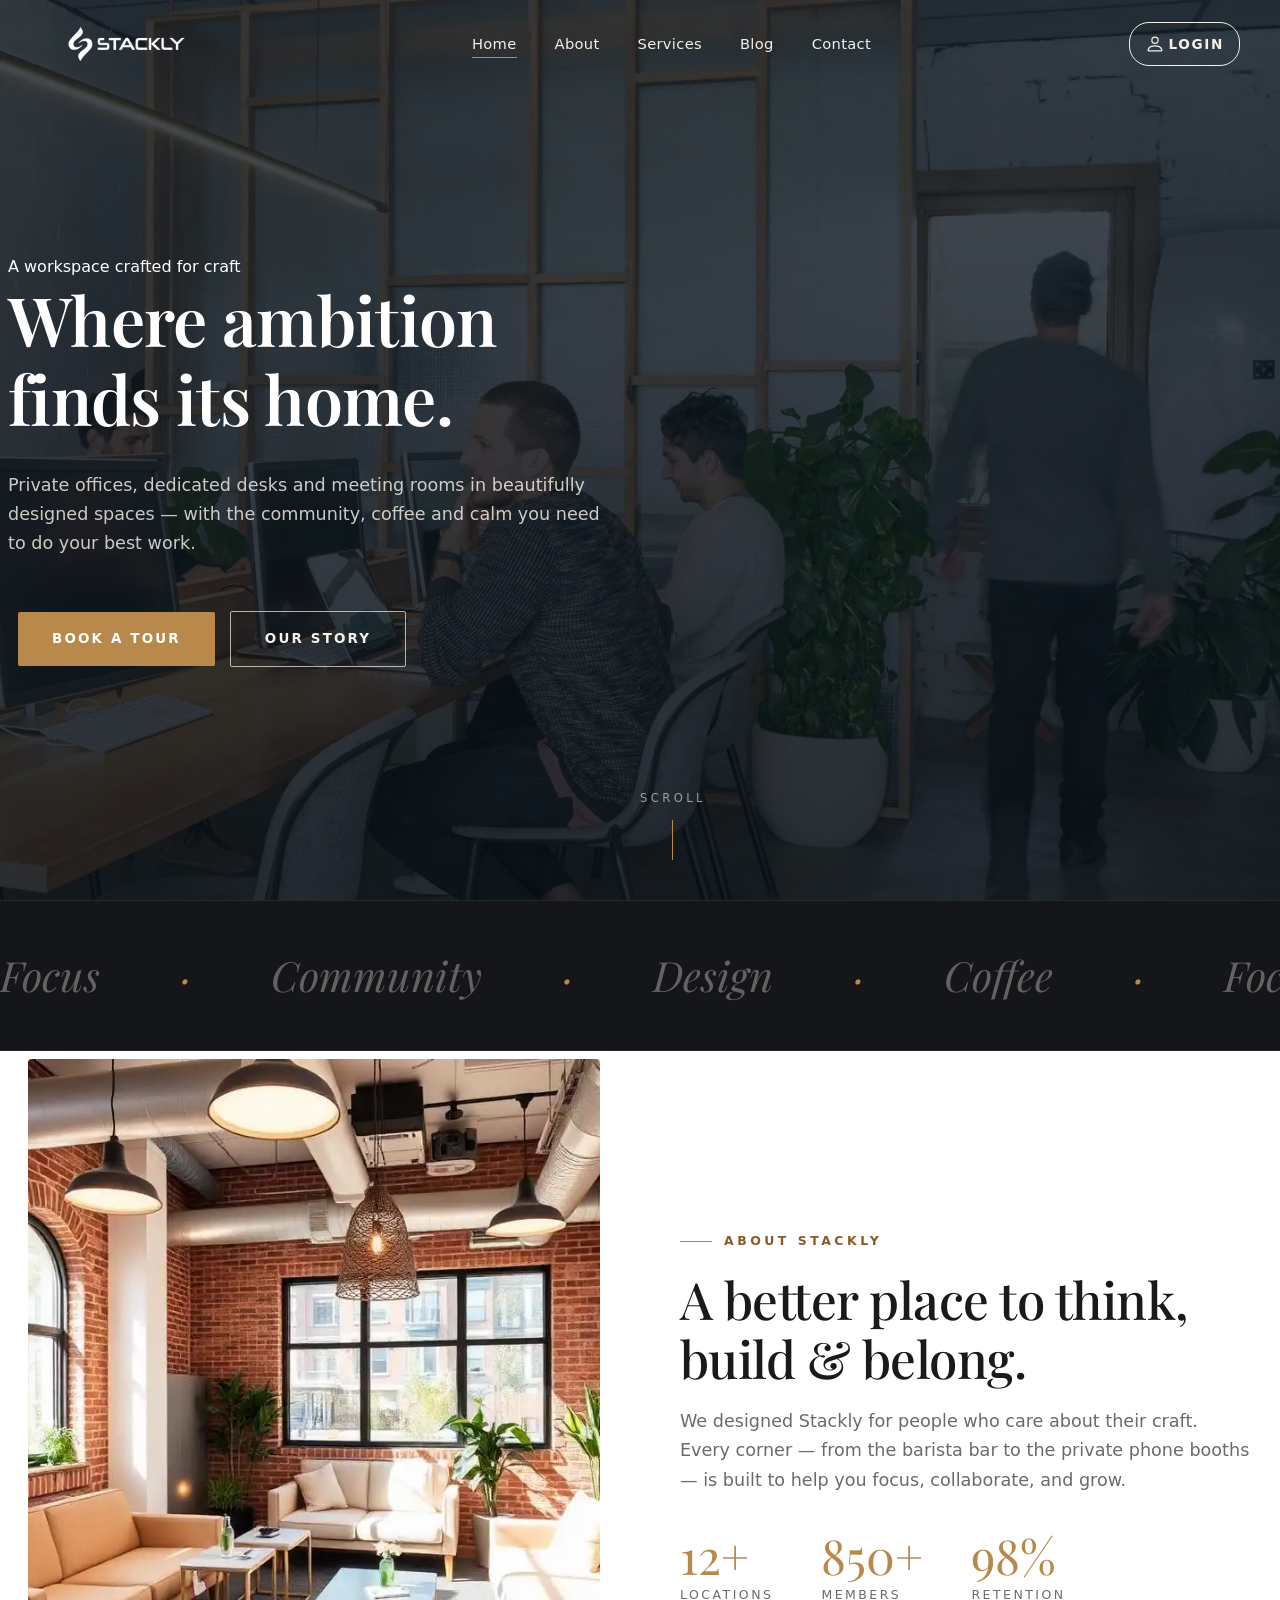
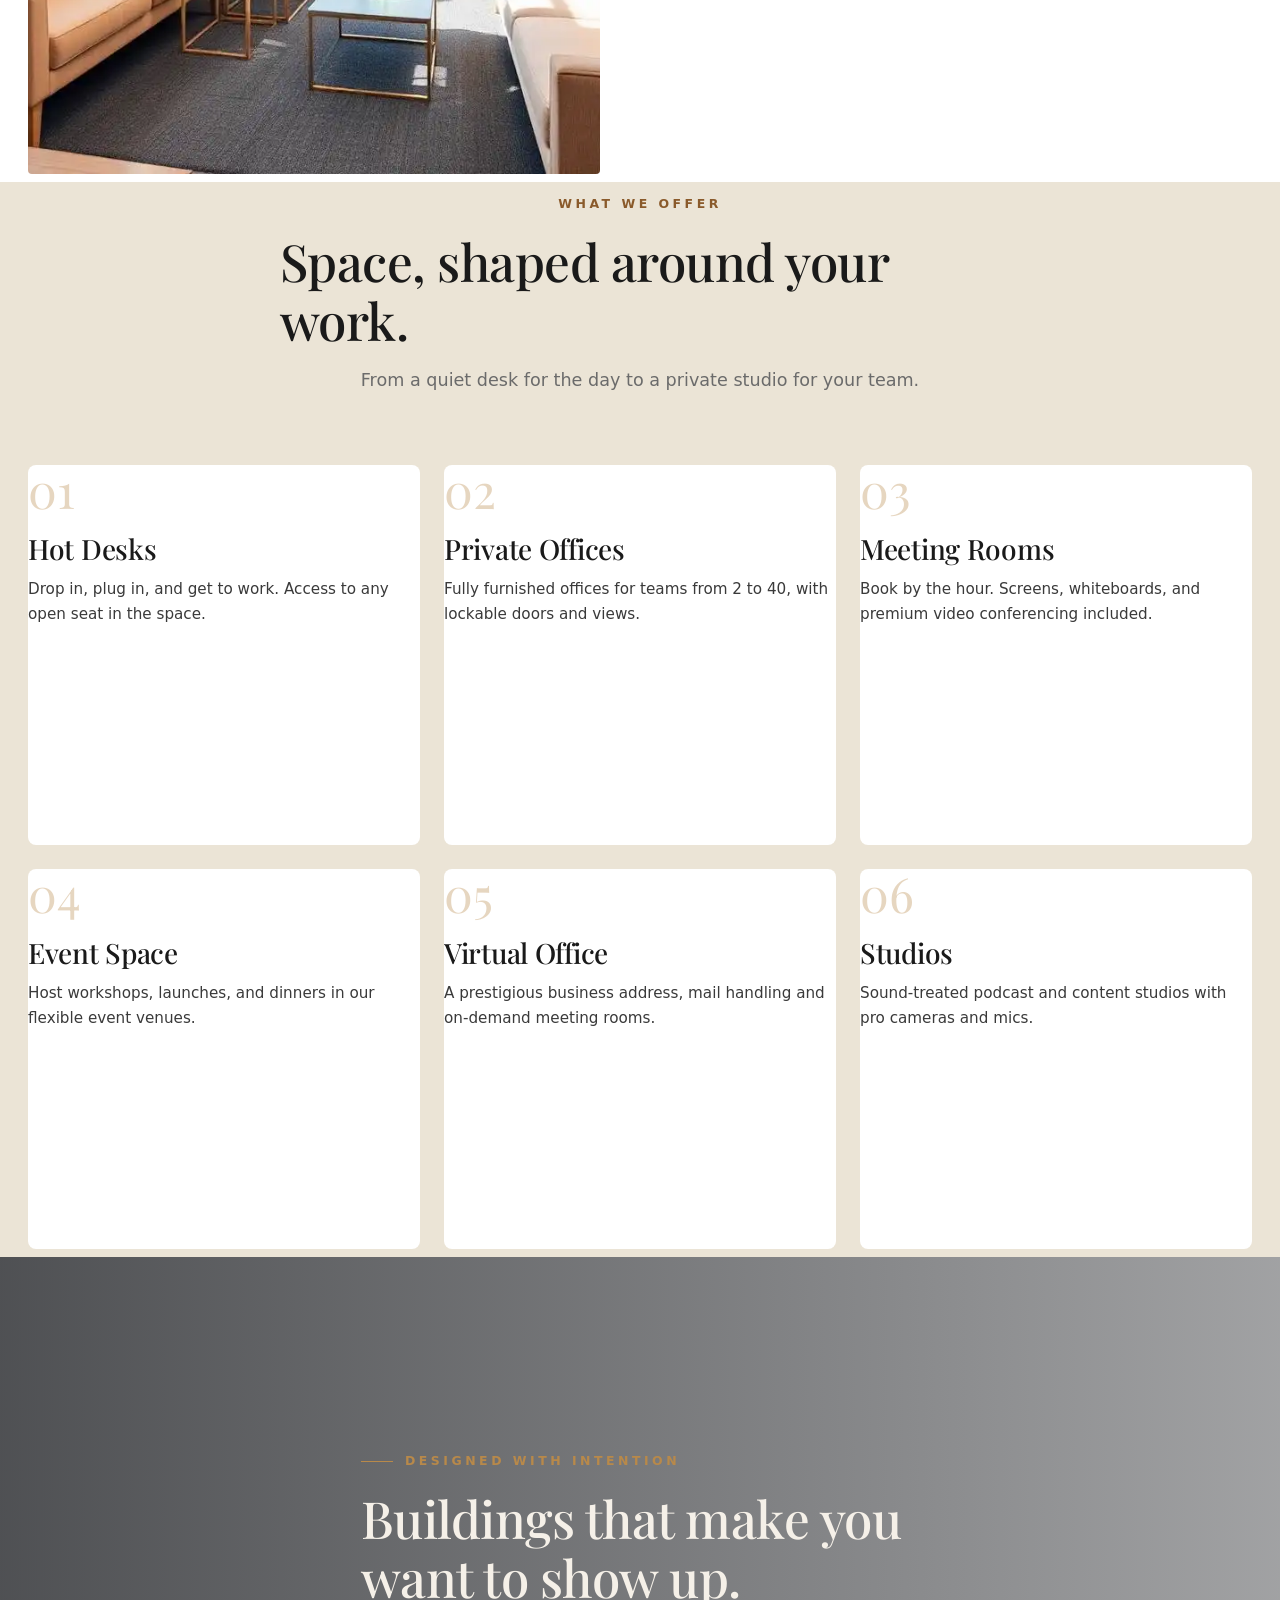
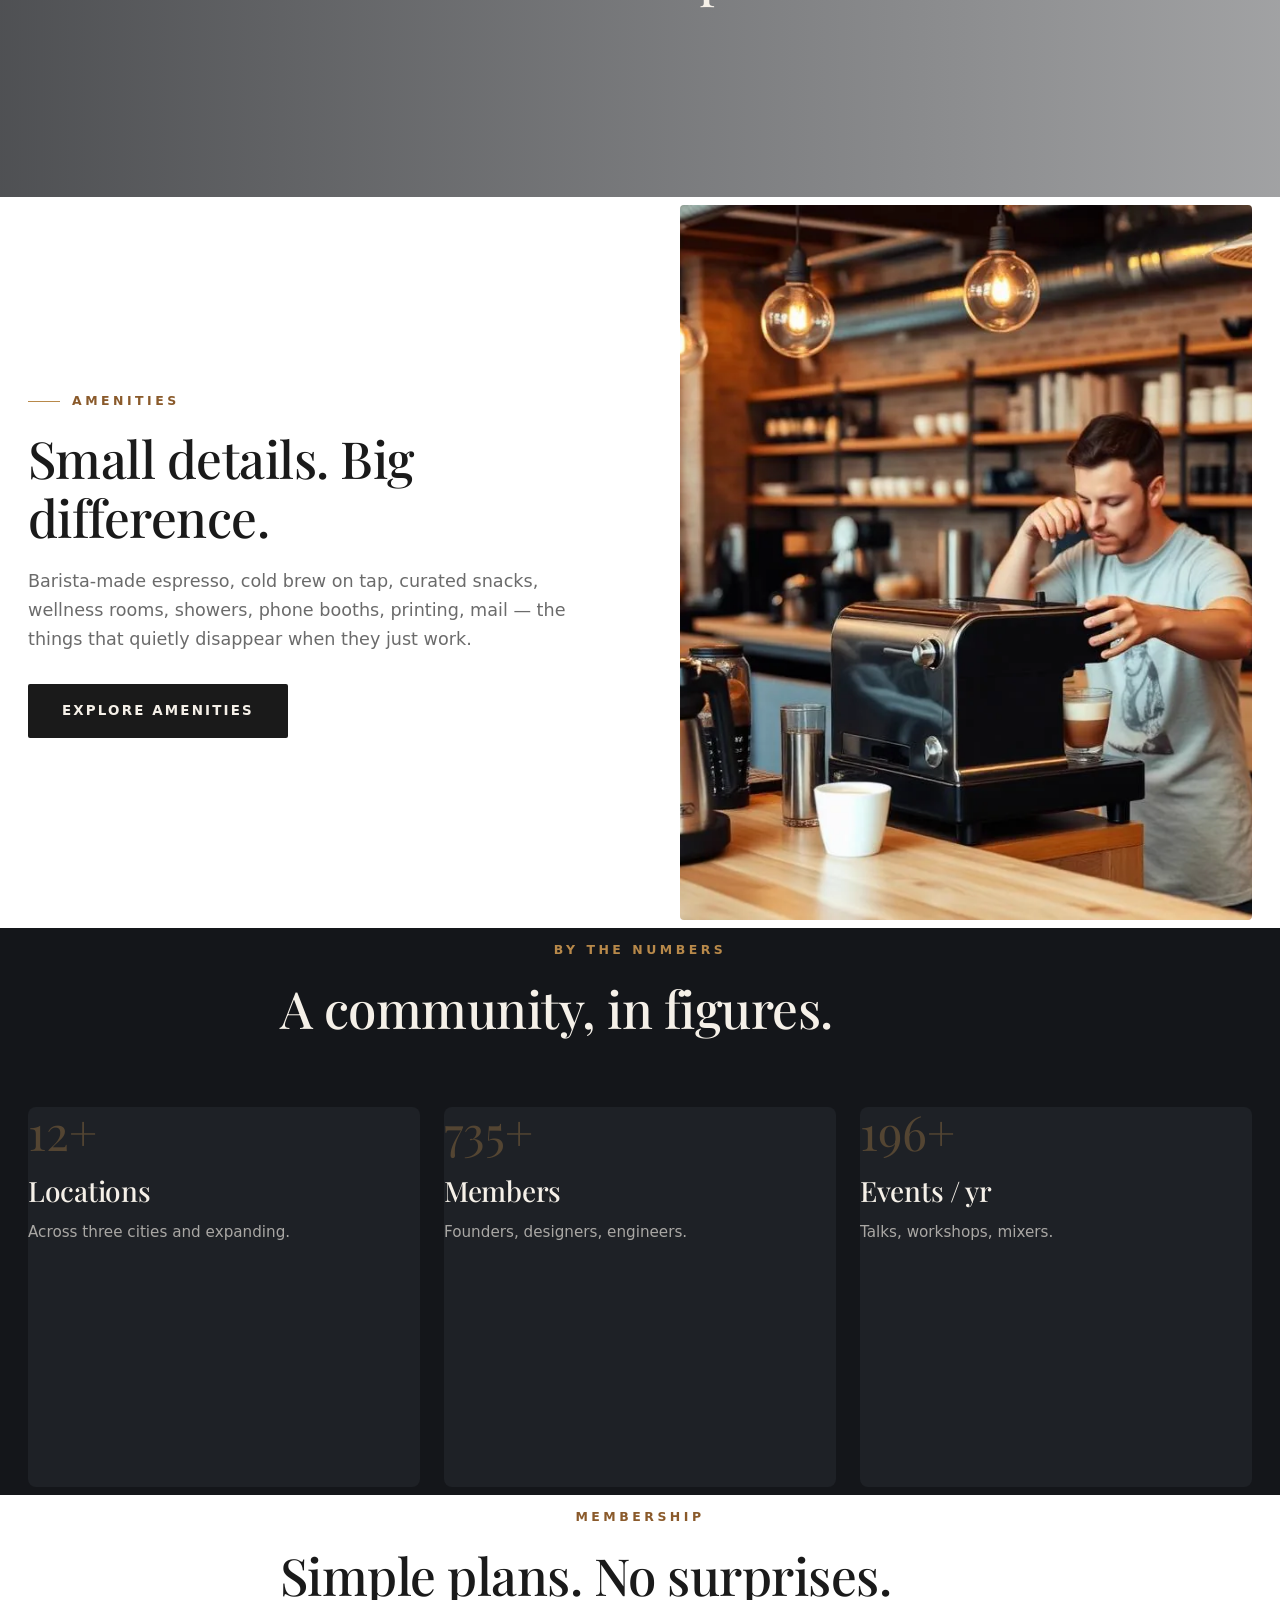
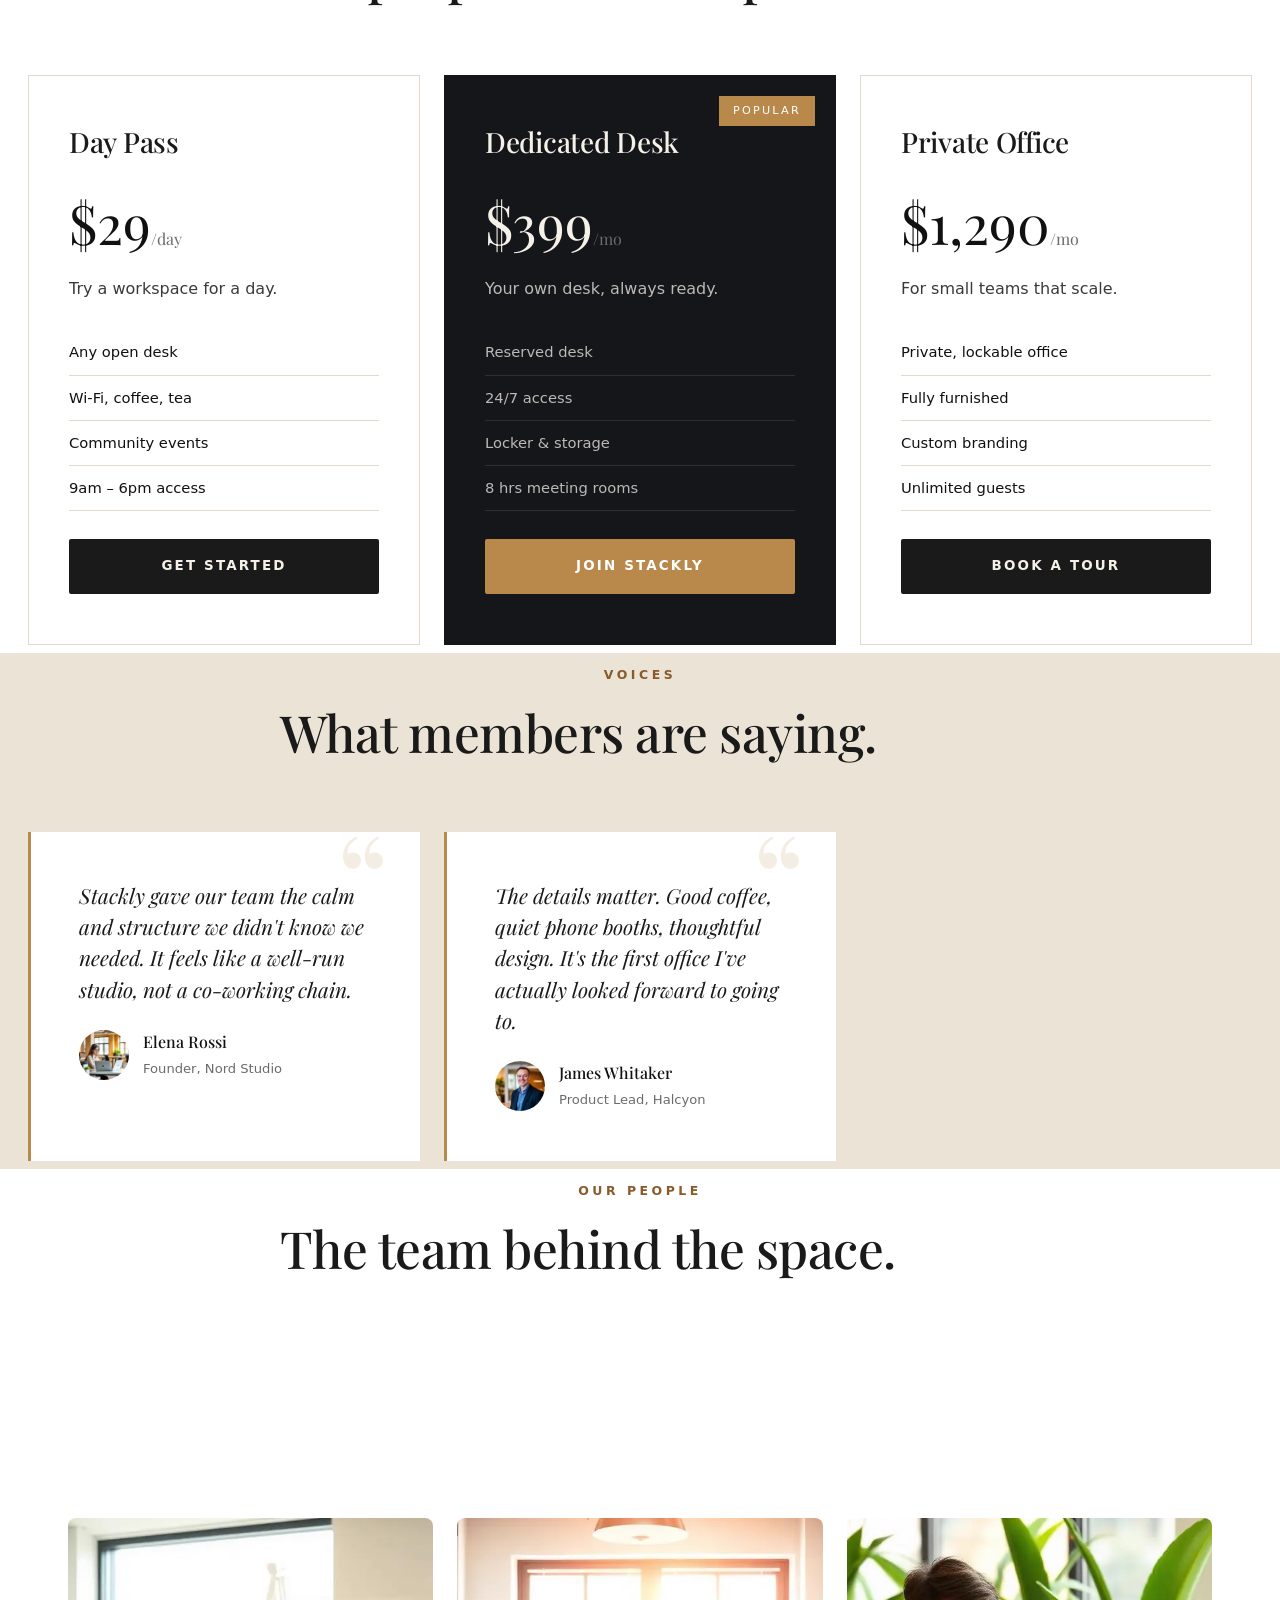
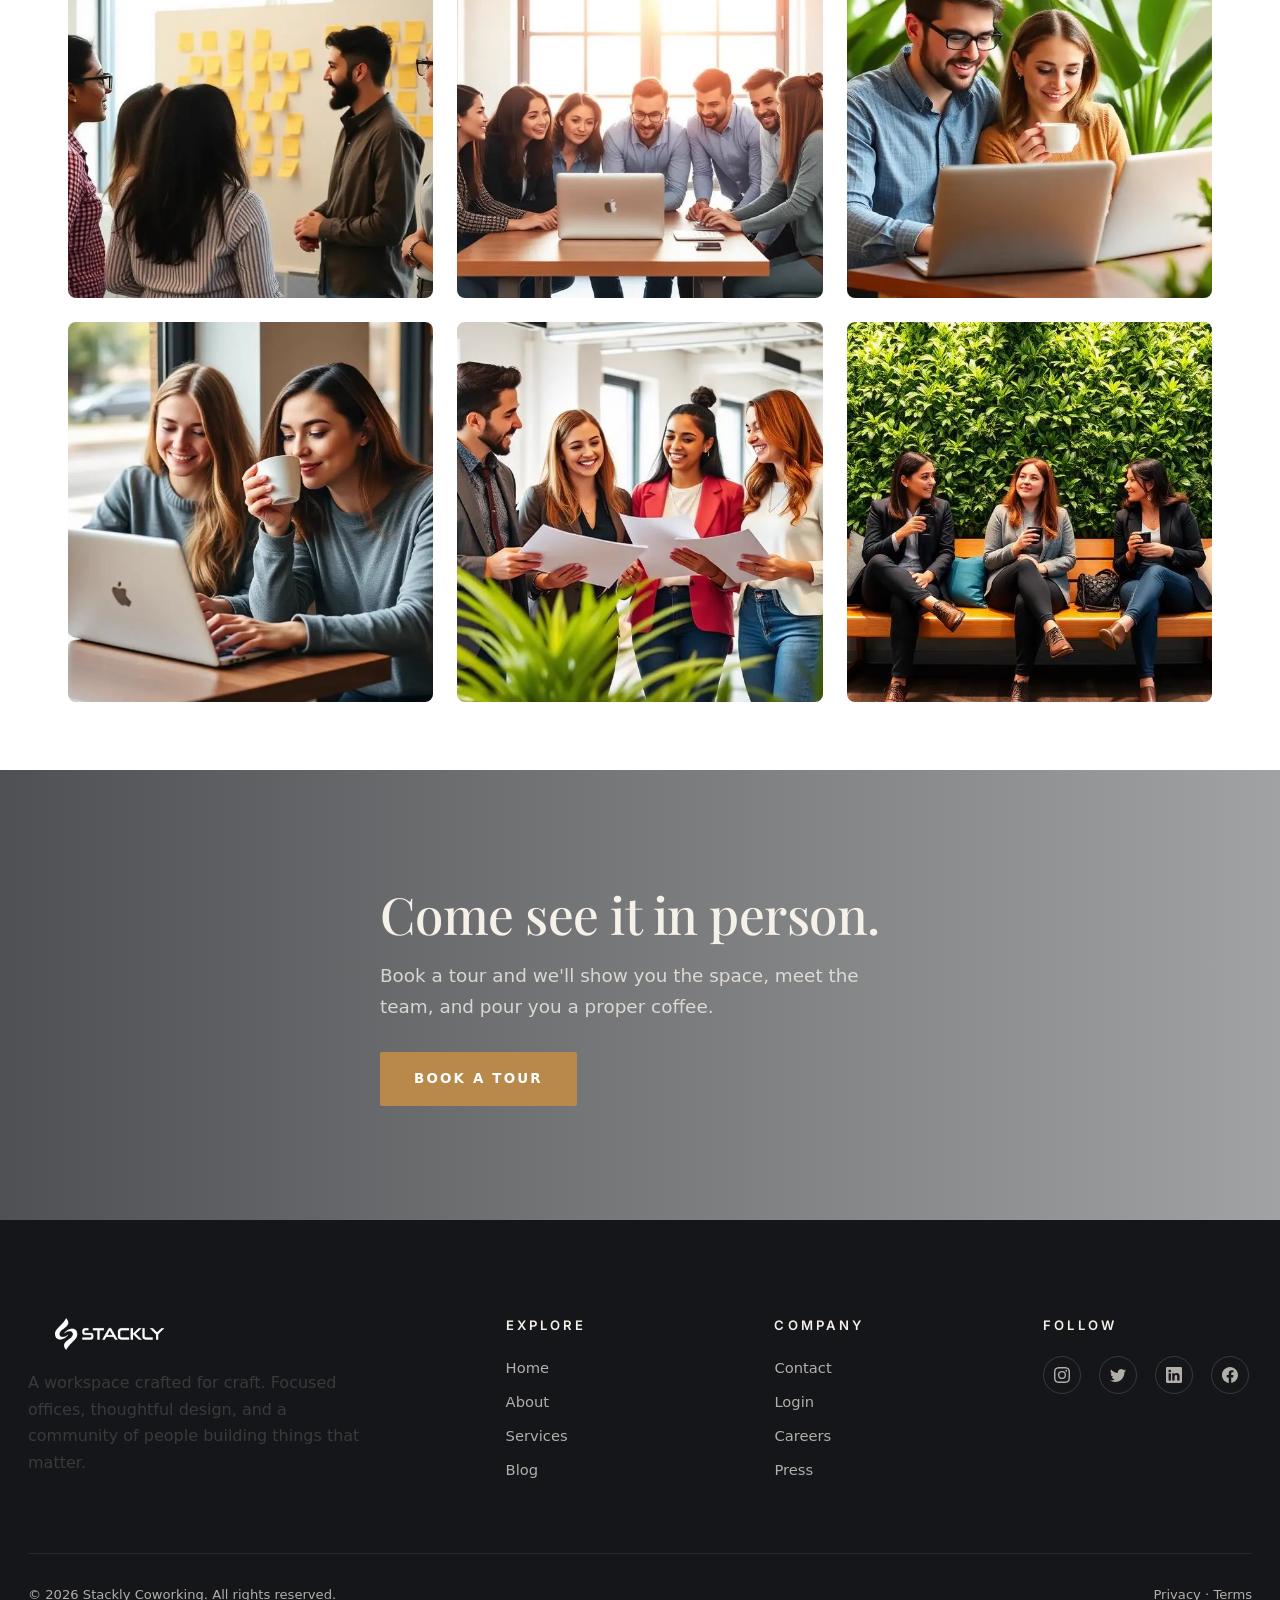
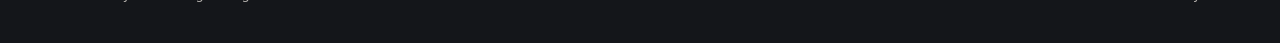
==== commit ae527ed5: "doing center in nav section" ====
--- a/index.html
+++ b/index.html
@@ -170,7 +170,14 @@
     <li><a href="services.html">Services</a></li>
     <li><a href="blog.html">Blog</a></li>
     <li><a href="contact.html">Contact</a></li>
-    <li><a href="login.html" class="nav-cta">Login</a></li>
+    <li class="mobile-login"><a href="login.html" class="nav-cta" style="display: flex; justify-content: center; align-items: center; gap: 3px;"><svg xmlns="http://www.w3.org/2000/svg" width="20" height="20" fill="currentColor" class="bi bi-person" viewBox="0 0 16 16">
+  <path d="M8 8a3 3 0 1 0 0-6 3 3 0 0 0 0 6m2-3a2 2 0 1 1-4 0 2 2 0 0 1 4 0m4 8c0 1-1 1-1 1H3s-1 0-1-1 1-4 6-4 6 3 6 4m-1-.004c-.001-.246-.154-.986-.832-1.664C11.516 10.68 10.289 10 8 10s-3.516.68-4.168 1.332c-.678.678-.83 1.418-.832 1.664z"/>
+</svg> Login</a></li>
+  </ul>
+  <ul class="mobile-login-button" style="list-style: none;">
+    <li><a href="login.html" class="nav-cta" style="display: flex; justify-content: center; align-items: center; gap: 3px;"><svg xmlns="http://www.w3.org/2000/svg" width="20" height="20" fill="currentColor" class="bi bi-person" viewBox="0 0 16 16">
+  <path d="M8 8a3 3 0 1 0 0-6 3 3 0 0 0 0 6m2-3a2 2 0 1 1-4 0 2 2 0 0 1 4 0m4 8c0 1-1 1-1 1H3s-1 0-1-1 1-4 6-4 6 3 6 4m-1-.004c-.001-.246-.154-.986-.832-1.664C11.516 10.68 10.289 10 8 10s-3.516.68-4.168 1.332c-.678.678-.83 1.418-.832 1.664z"/>
+</svg> Login</a></li>
   </ul>
   
   <button class="nav-toggle" aria-label="Menu"><span></span><span></span><span></span></button>
--- a/css/style.css
+++ b/css/style.css
@@ -95,7 +95,7 @@
 .nav.dark .nav-menu a { color: #f5f0e8; }
 .nav.scrolled .nav-menu a { color: var(--ink); }
 .nav-cta {
-  padding: 11px 0px; border: 1px solid var(--ink);
+  padding: 10px 15px !important; border-radius: 20px !important; border: 1px solid var(--ink);
   color: var(--ink); font-size: .85rem; letter-spacing: .12em;
   text-transform: uppercase; font-weight: 600;
   transition: all .35s var(--easing); border-radius: 2px;
@@ -118,8 +118,21 @@
 .nav-toggle.open span:nth-child(2) { opacity: 0; }
 .nav-toggle.open span:nth-child(3) { top: 10px; transform: rotate(-45deg); }
 
+.mobile-login {
+  display: none;
+}
+
+.mobile-login-button {
+  display: grid;
+}
 @media (max-width: 900px) {
   .nav { padding: 16px 20px; }
+  .mobile-login {
+    display: grid;
+  }
+  .mobile-login-button {
+    display: none;
+  }
   .nav-menu {
     position: fixed; top: 0; right: -100%; height: 100vh; width: min(320px, 82vw);
     background: var(--dark); flex-direction: column; padding: 100px 40px; gap: 24px;
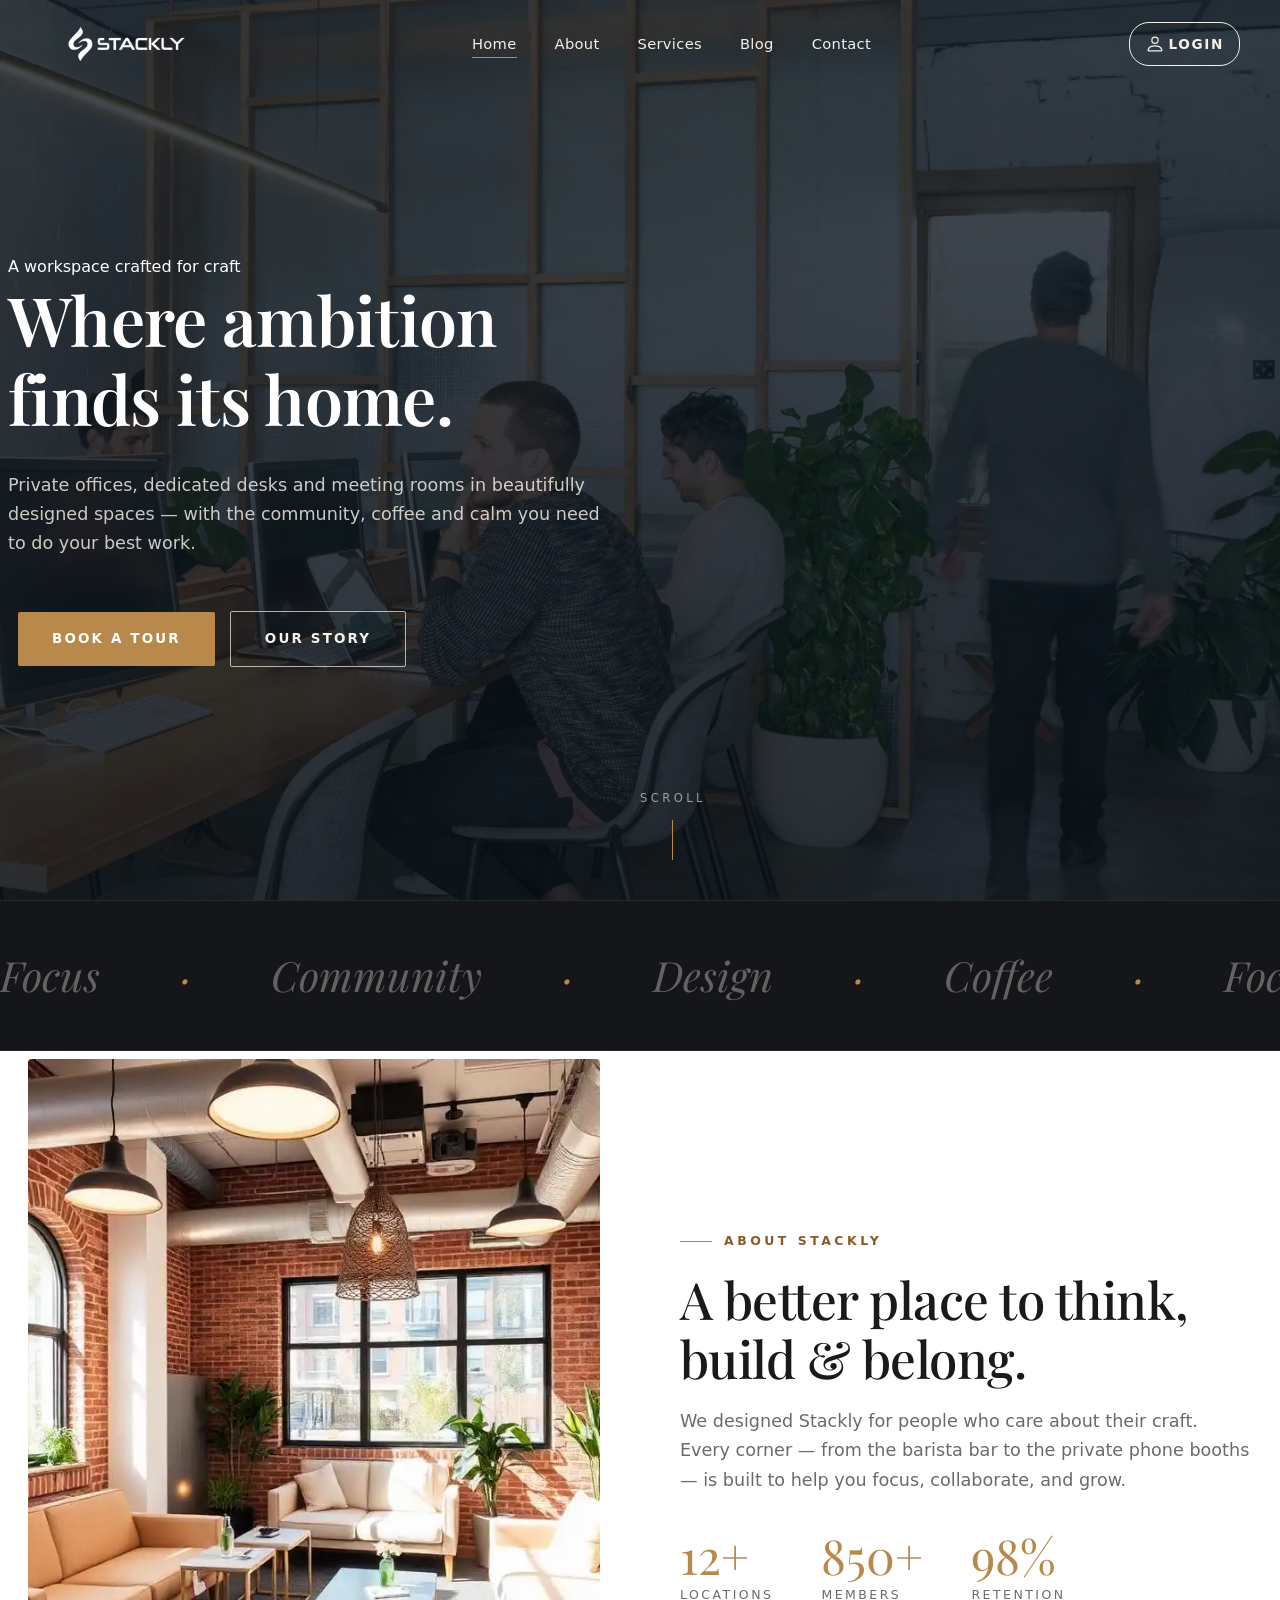
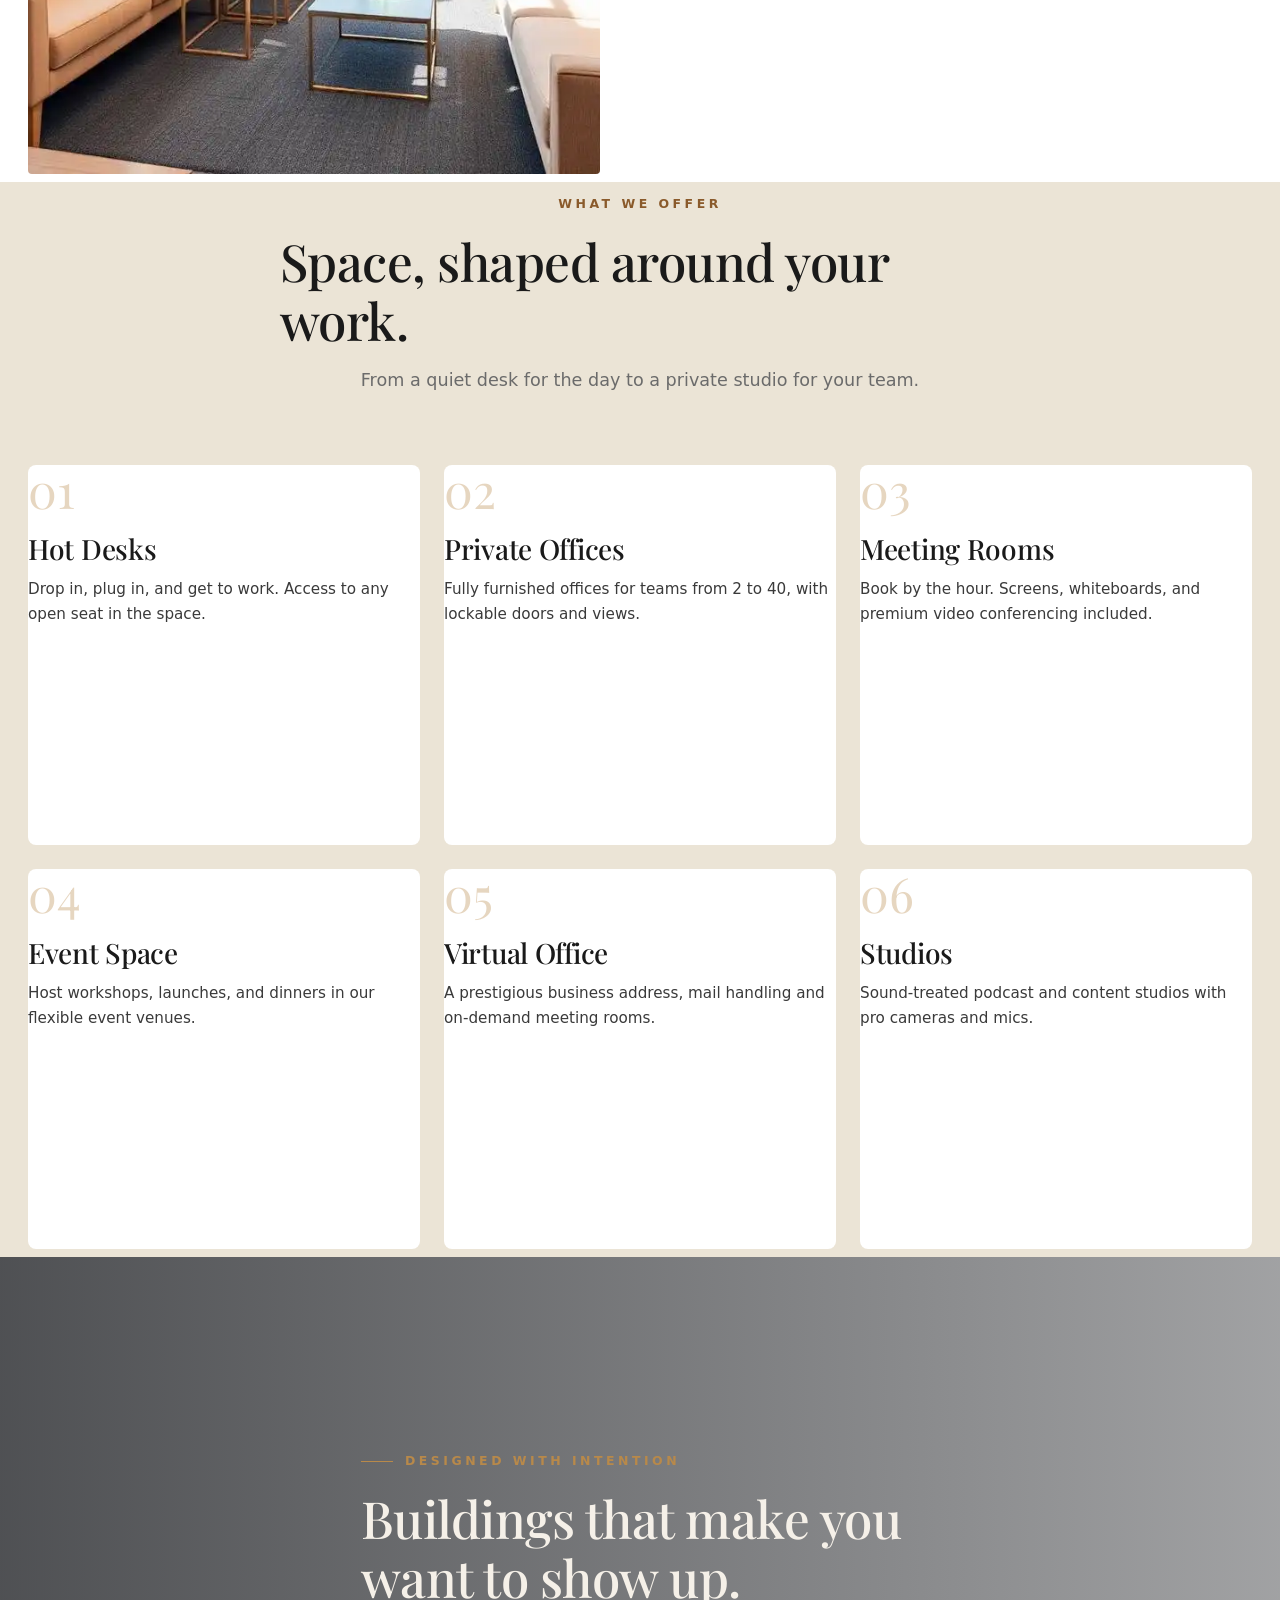
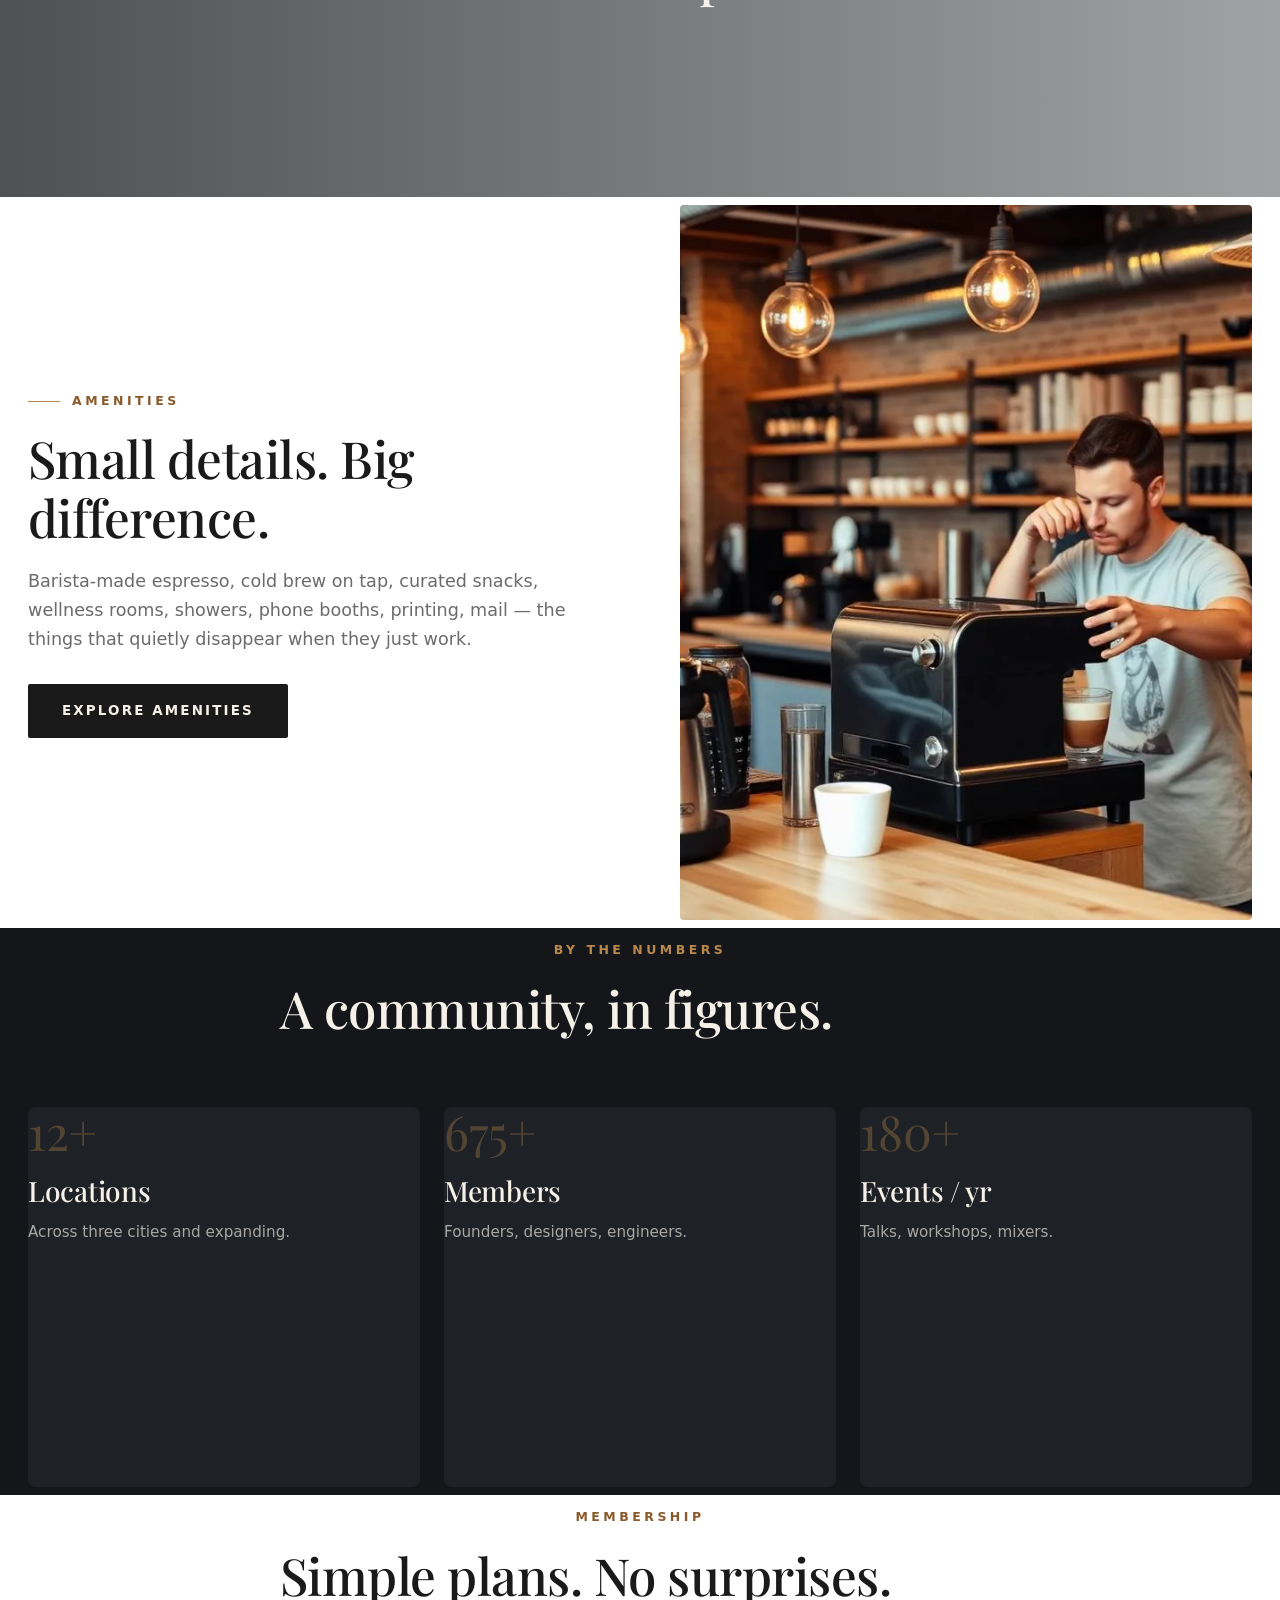
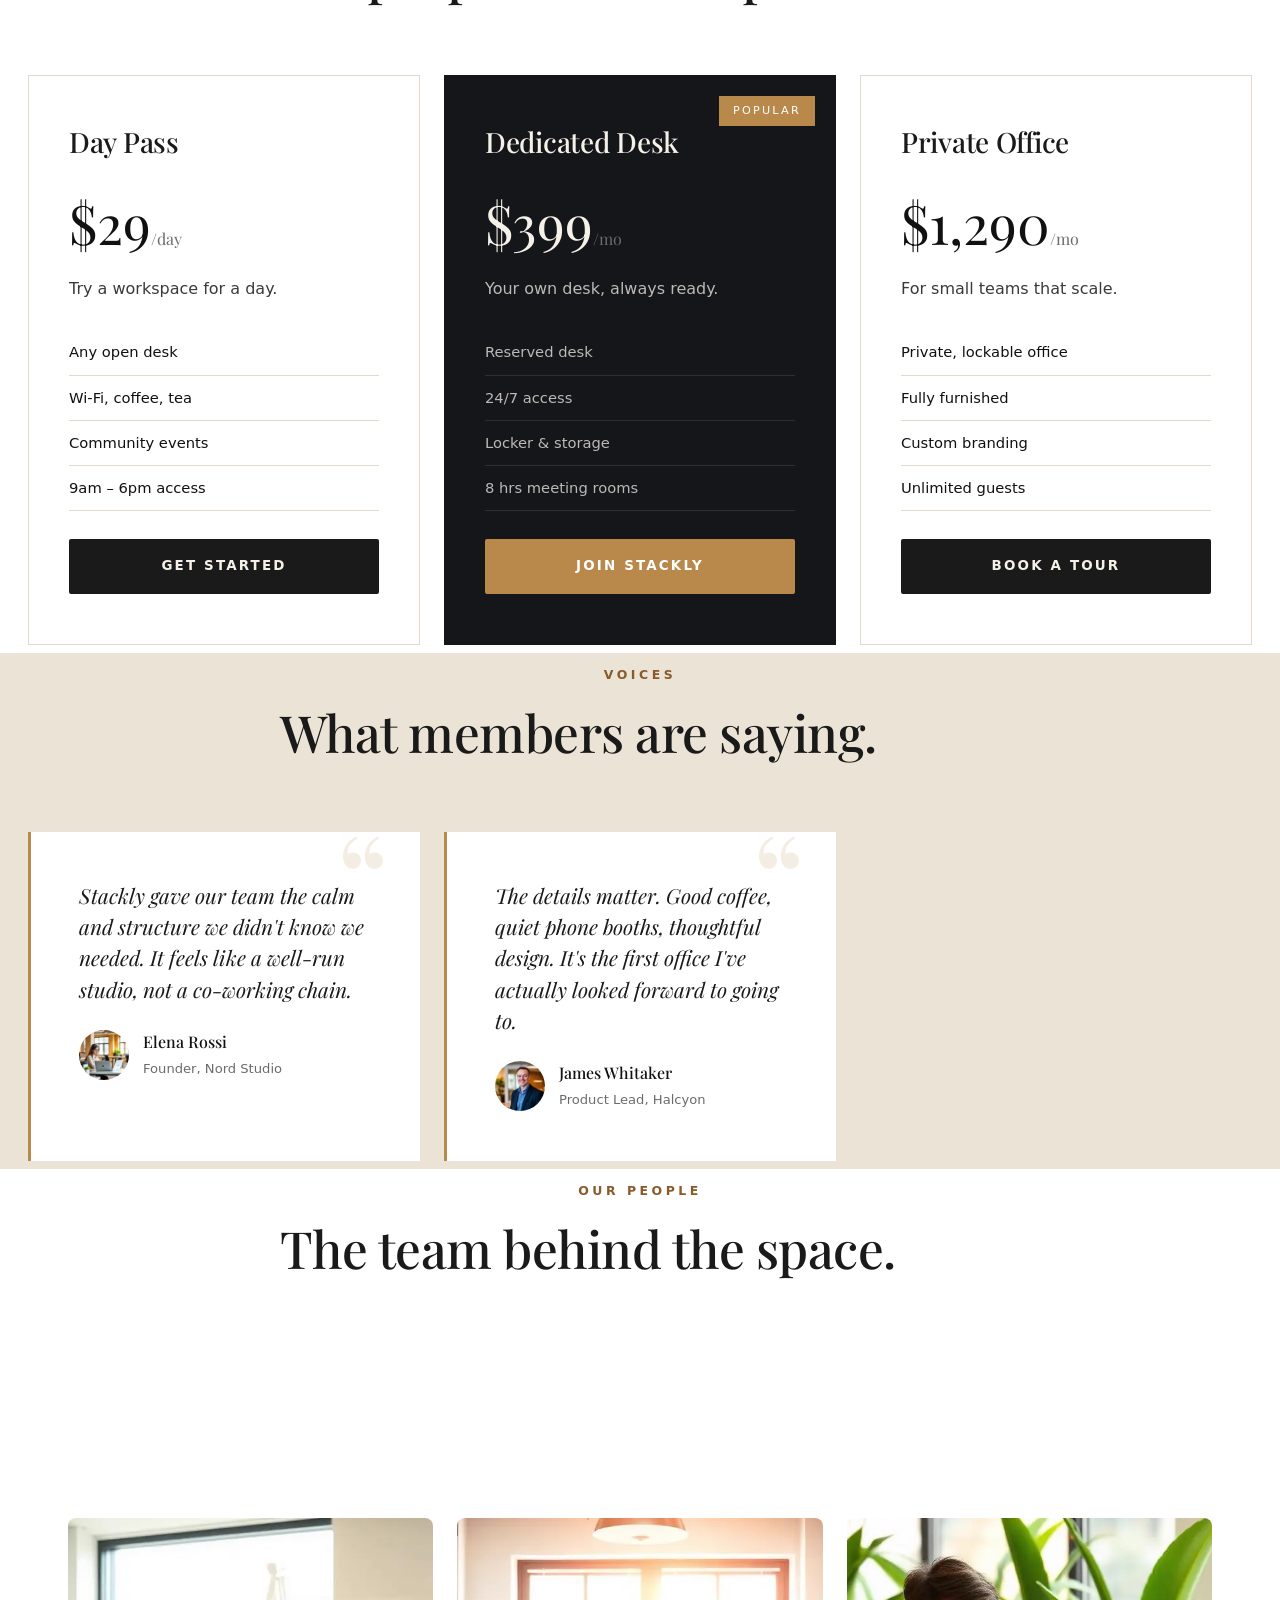
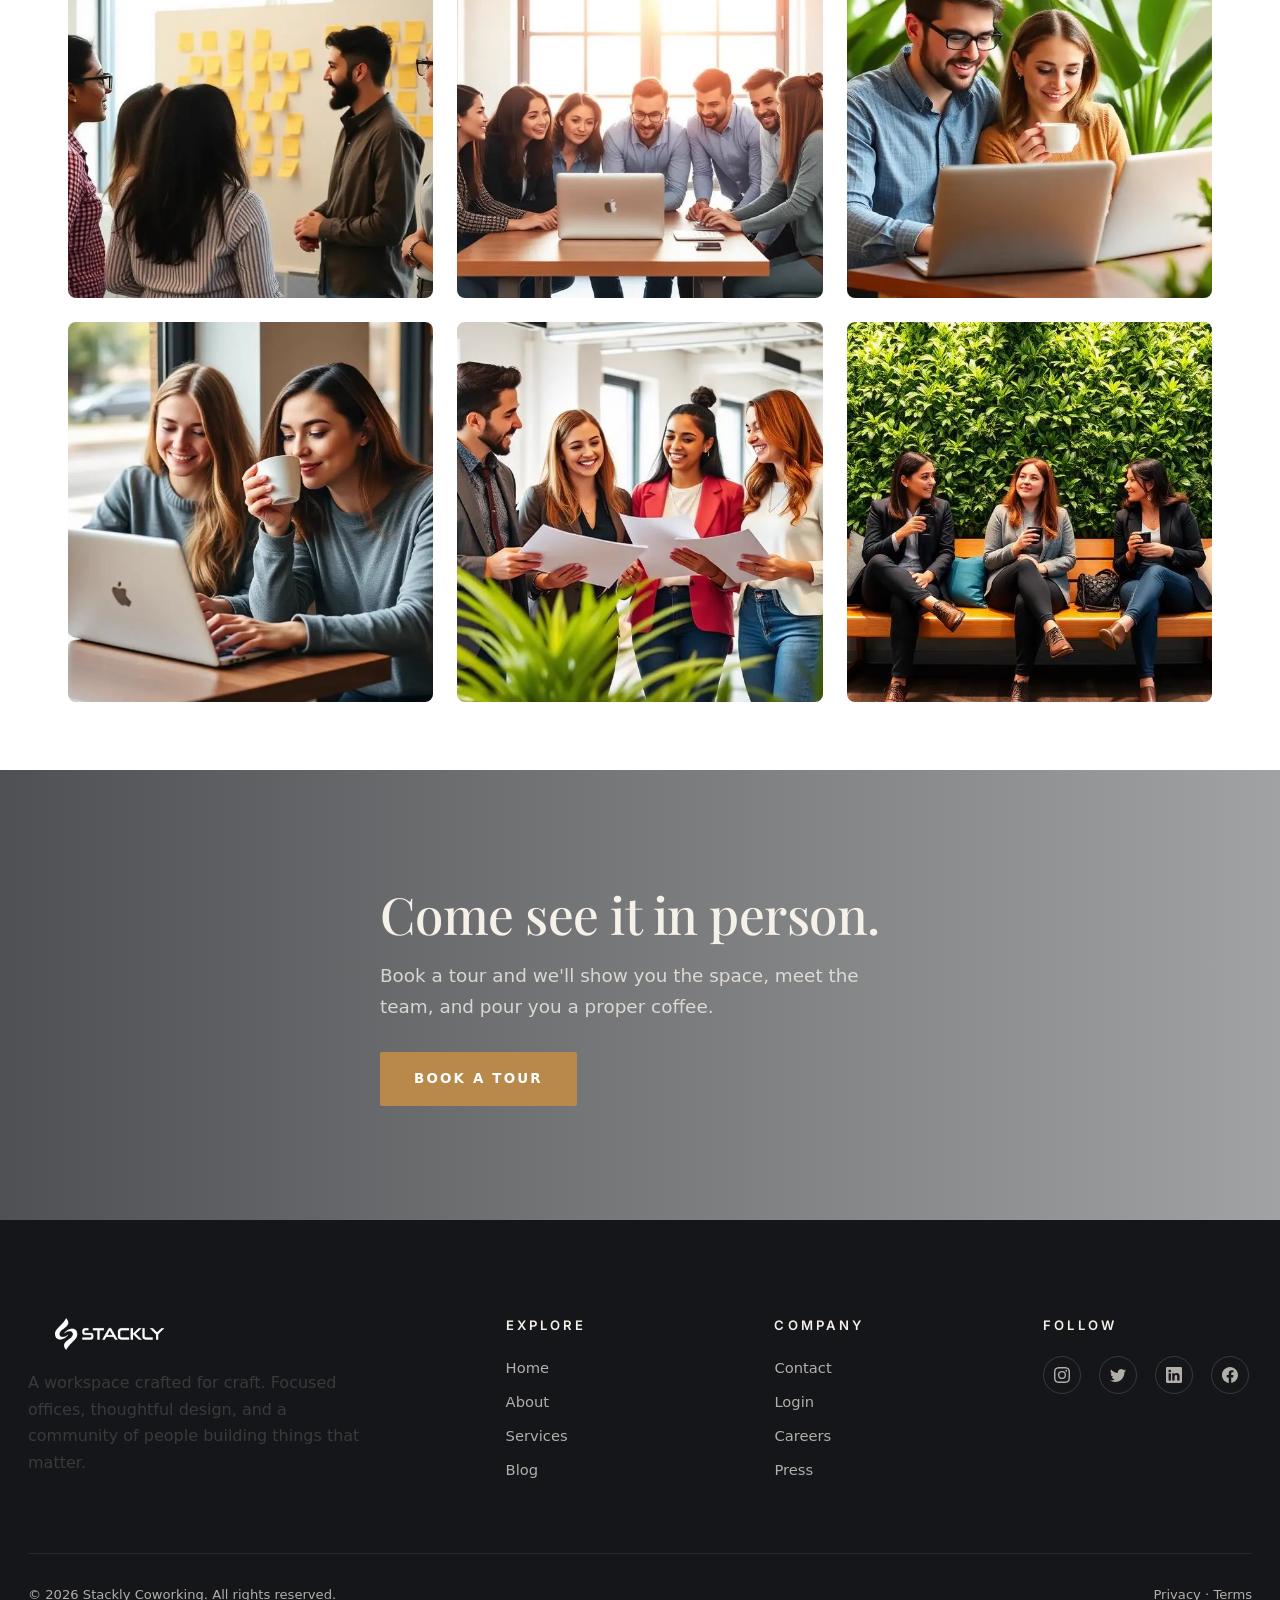
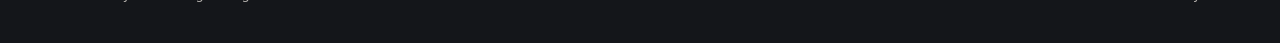
==== commit 58f64caf: "space added" ====
--- a/index.html
+++ b/index.html
@@ -231,6 +231,8 @@
 </section>
 
 
+
+
 <!-- 2. MARQUEE -->
 <div class="marquee">
   <div class="marquee-track">
